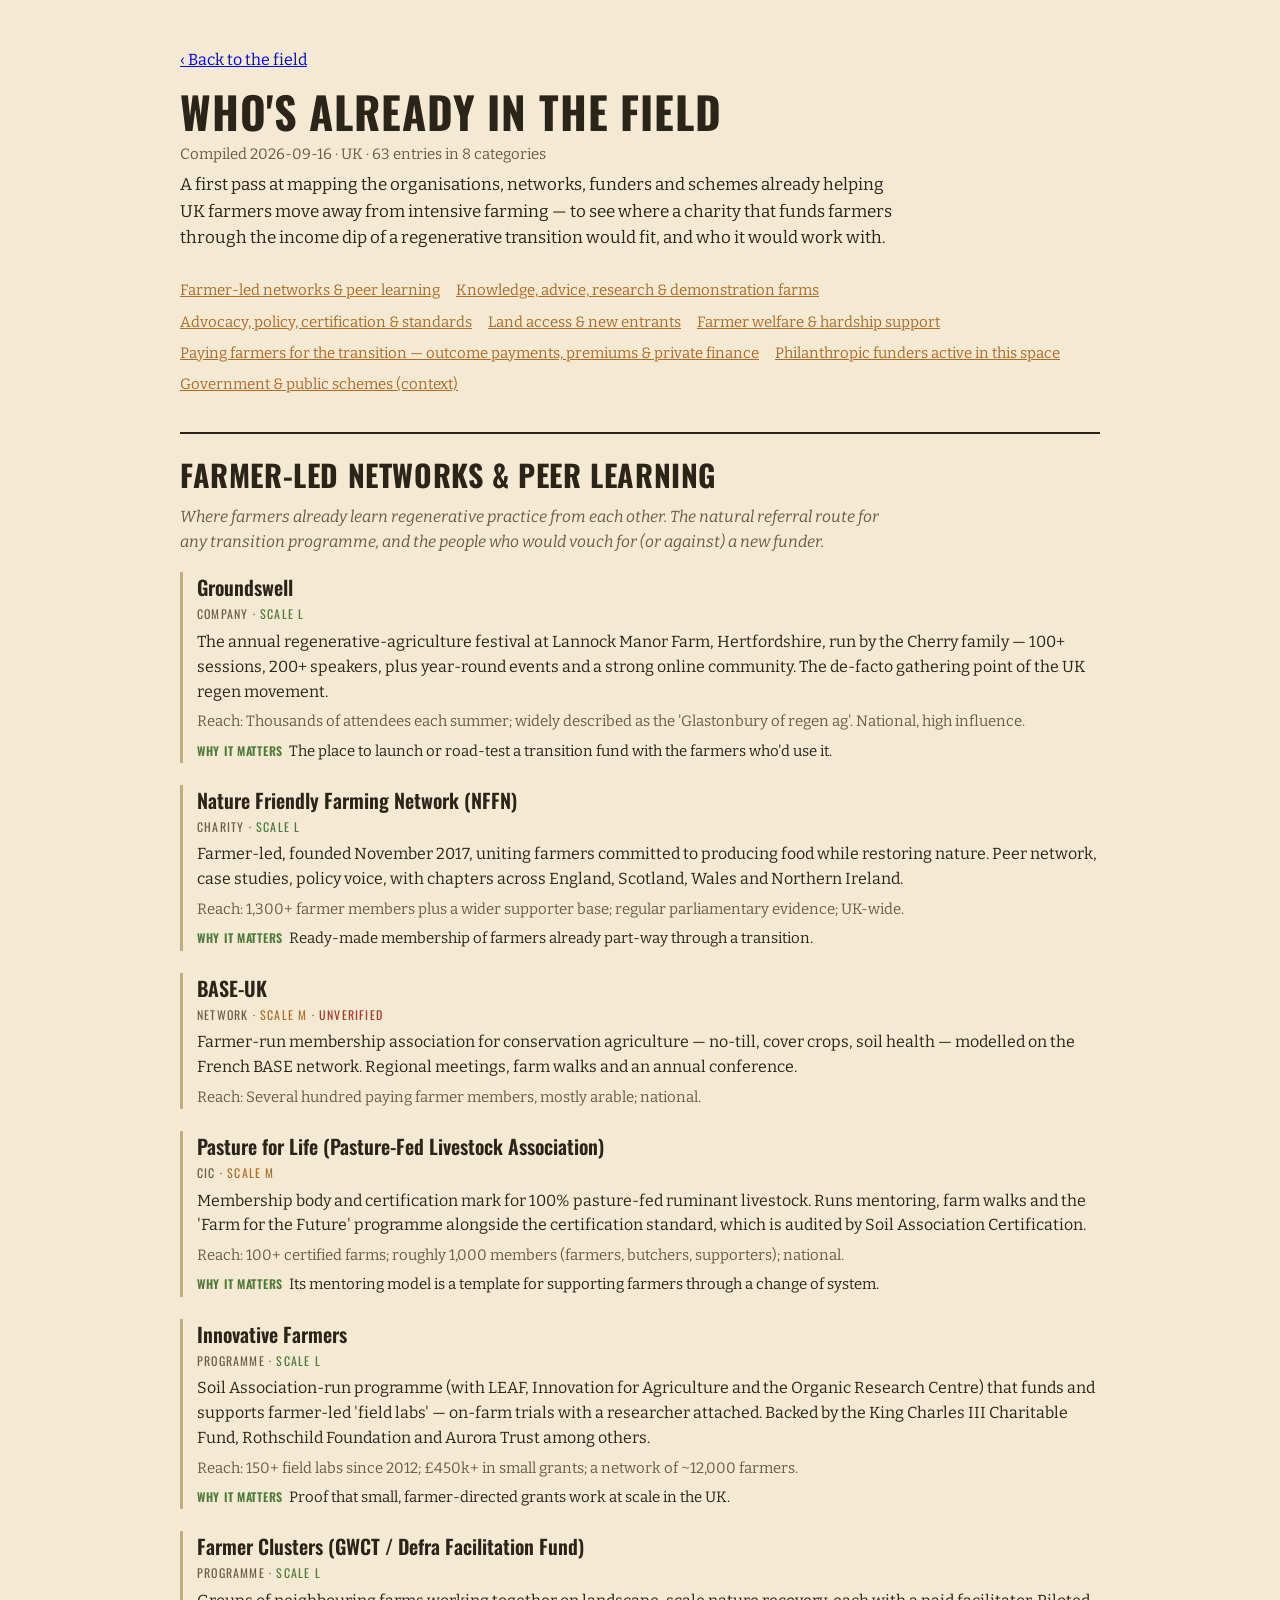
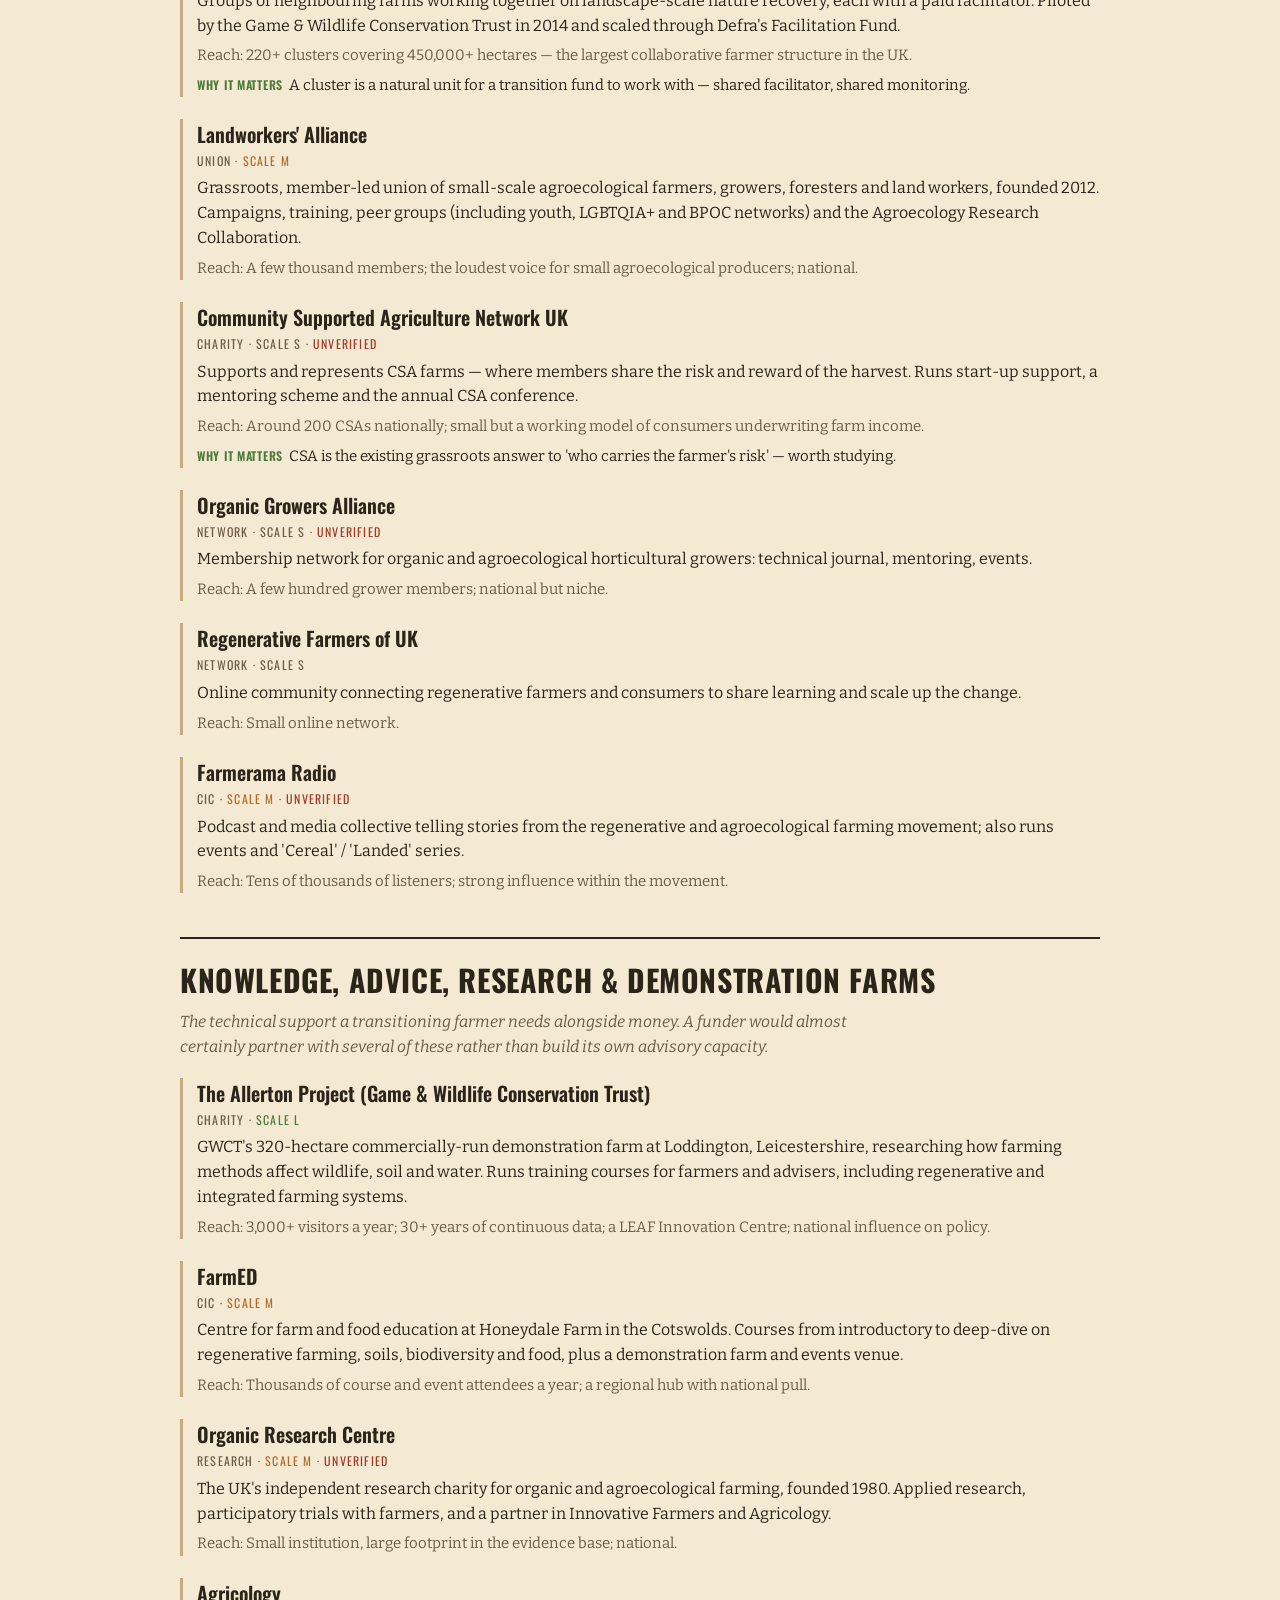
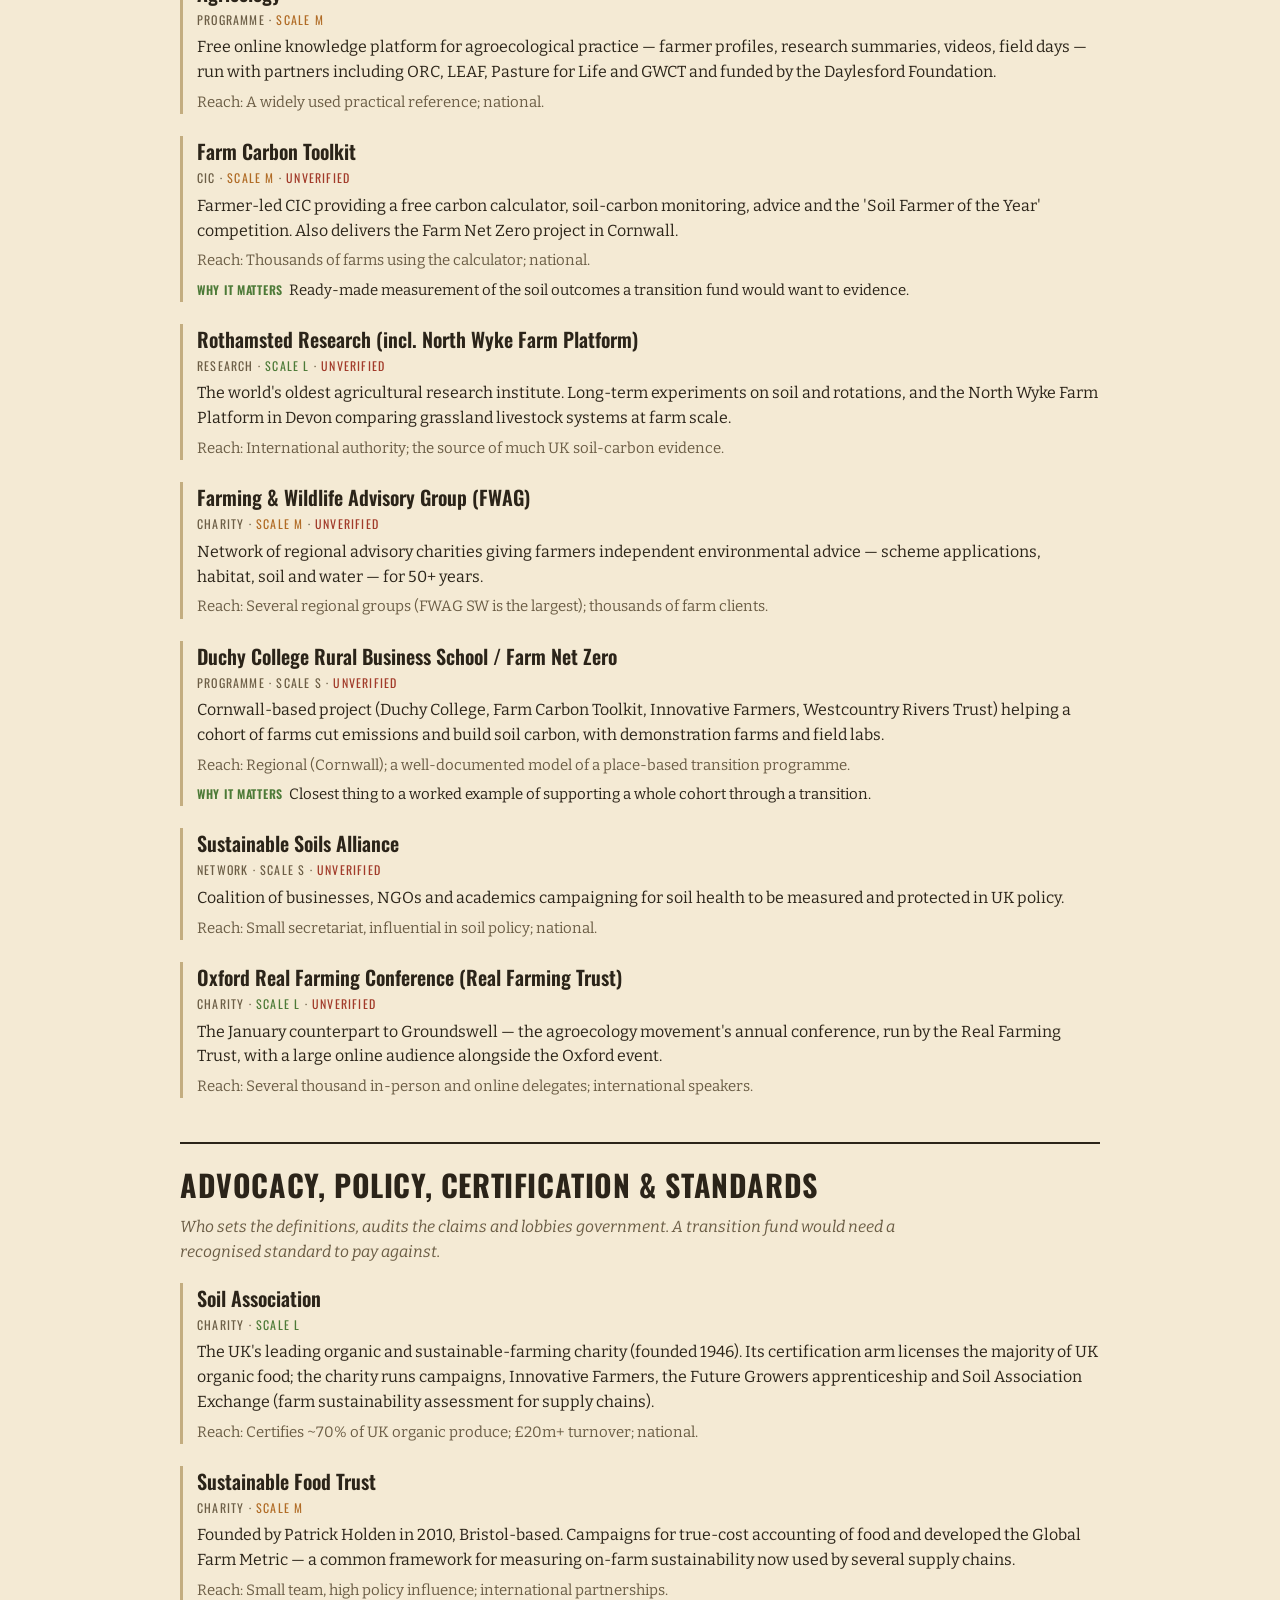
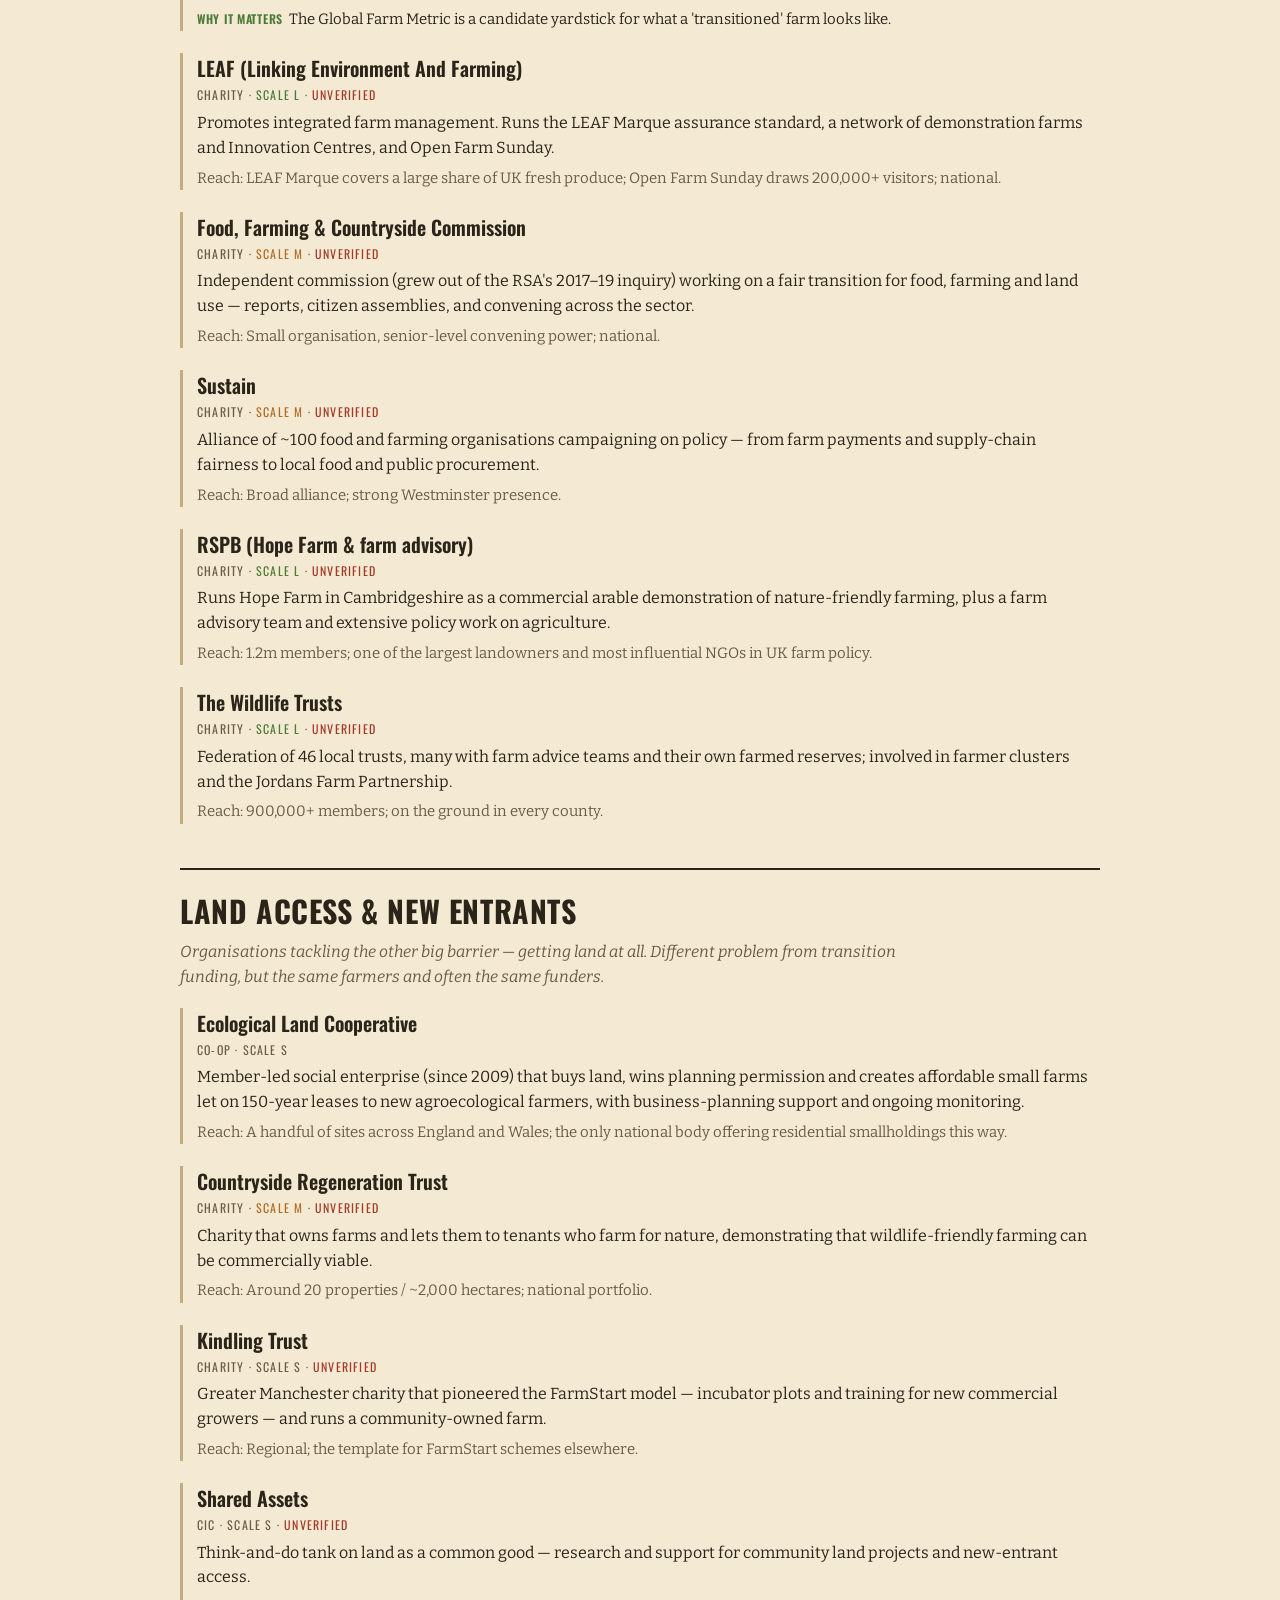
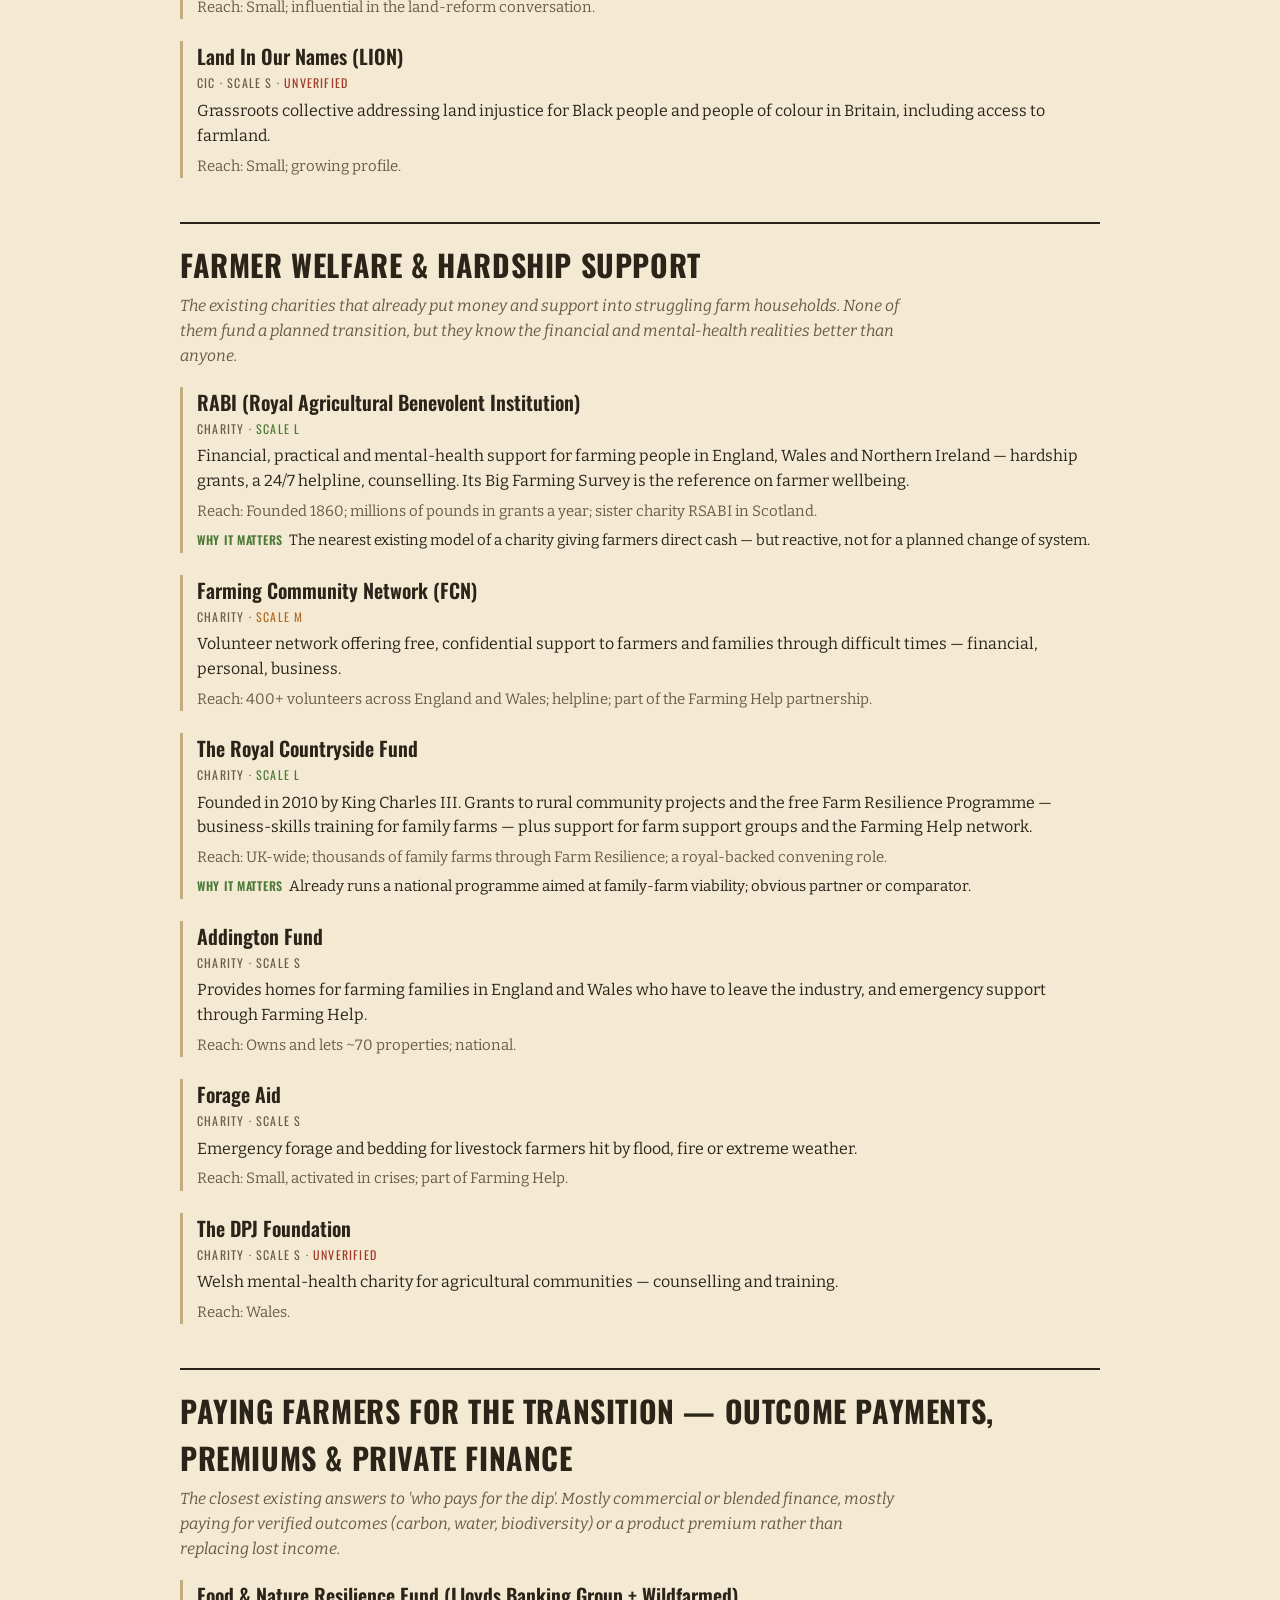
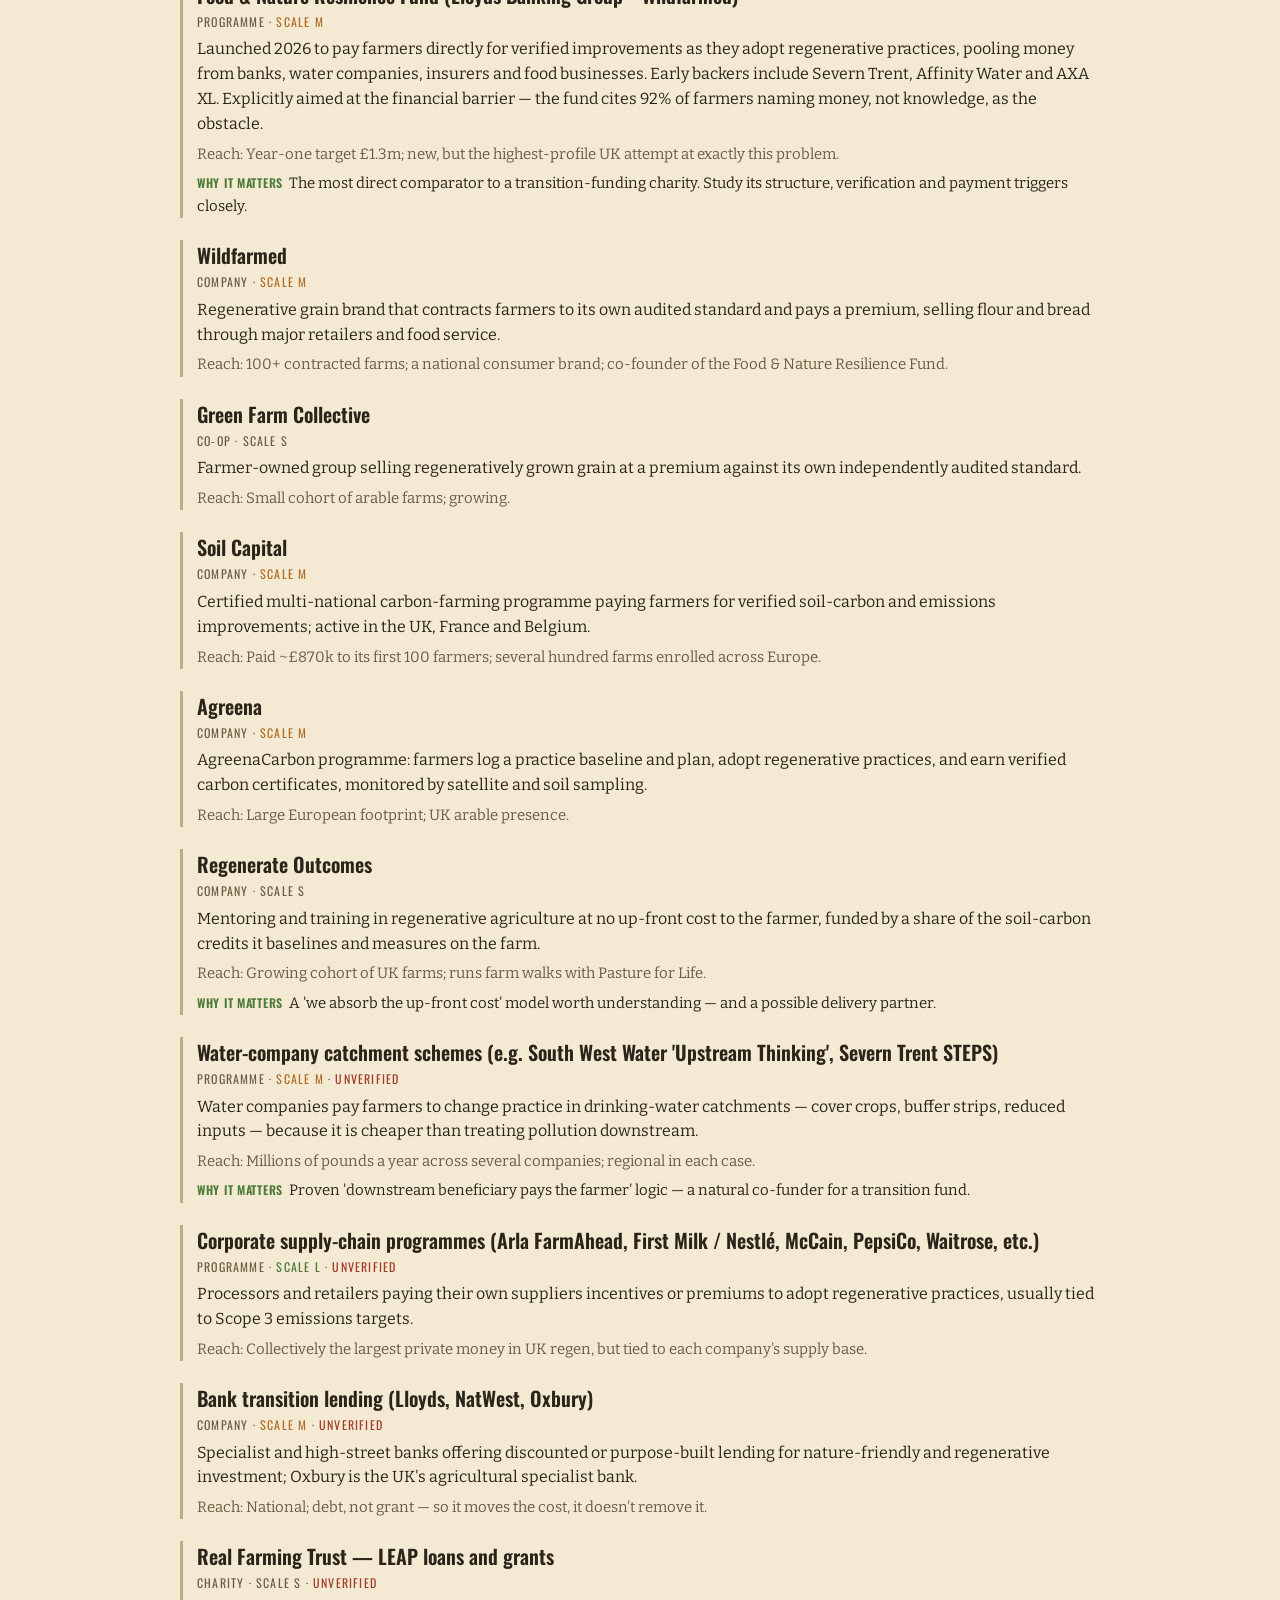
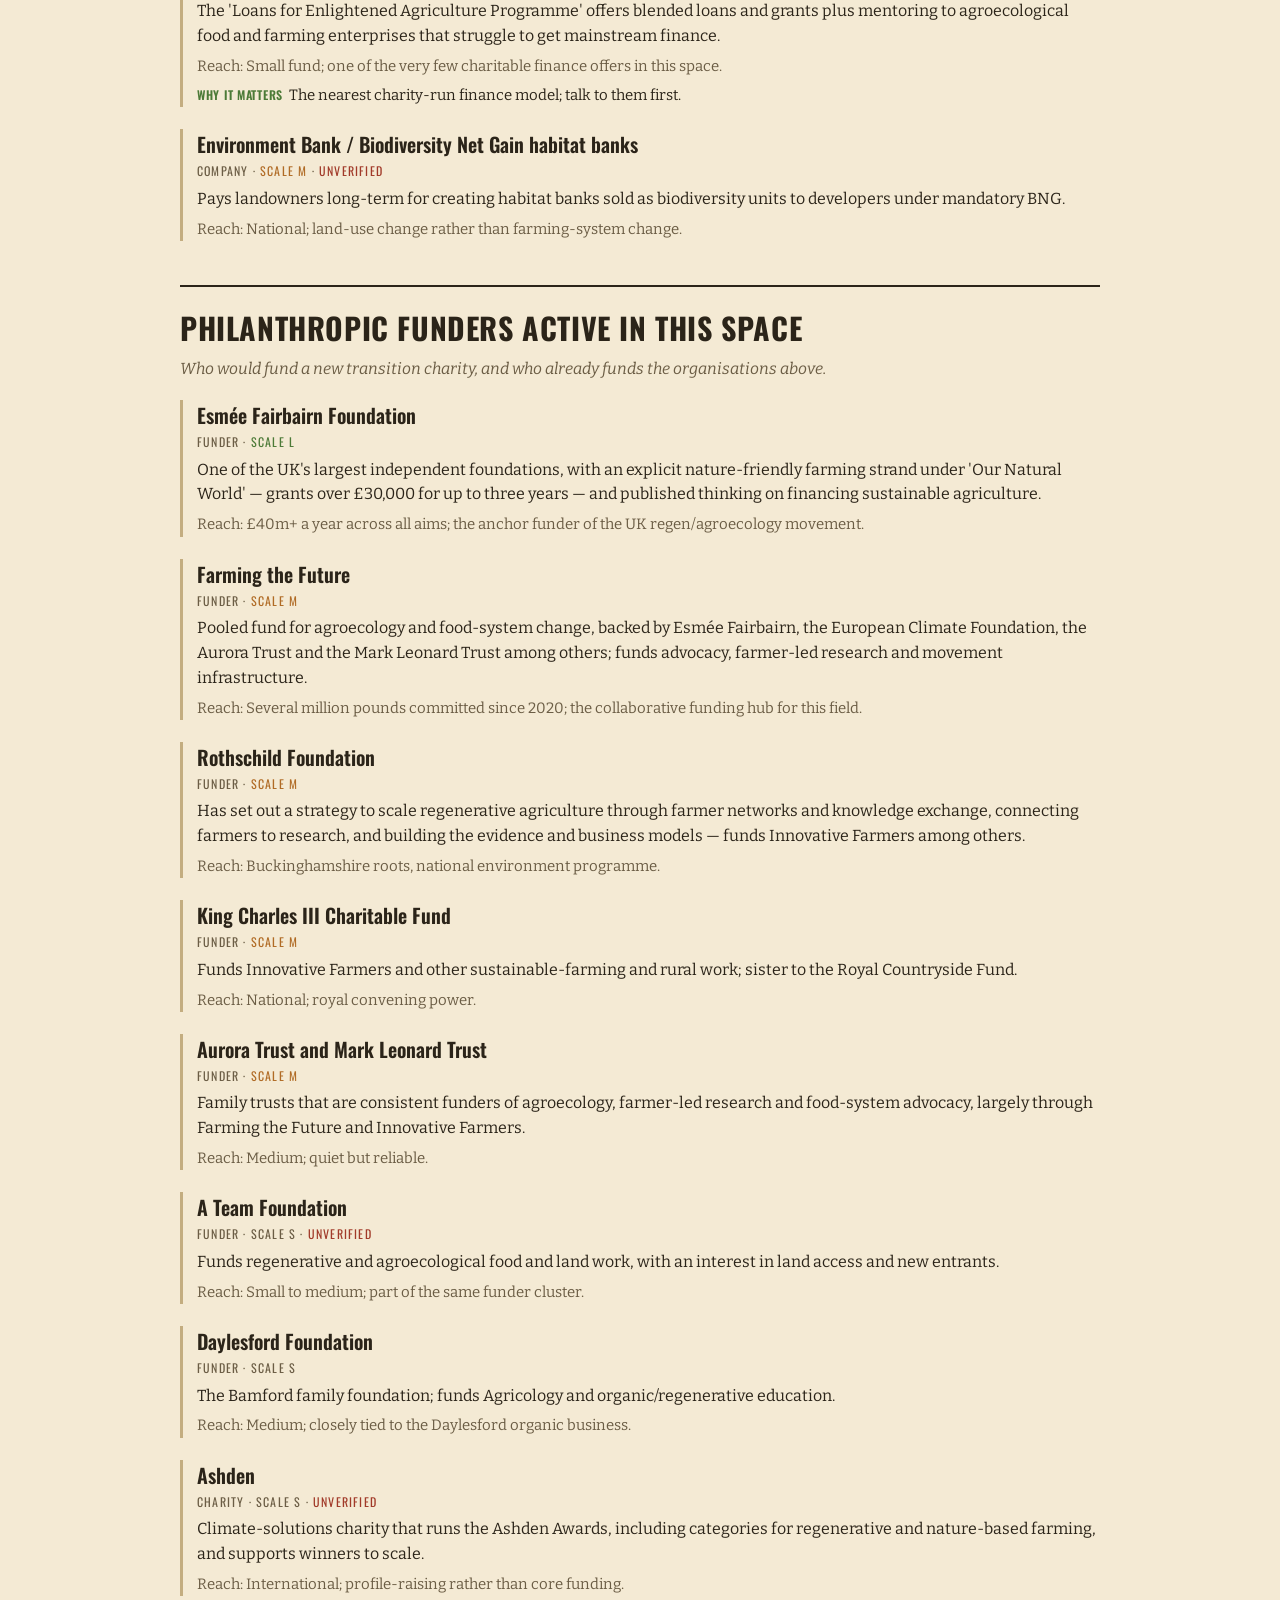
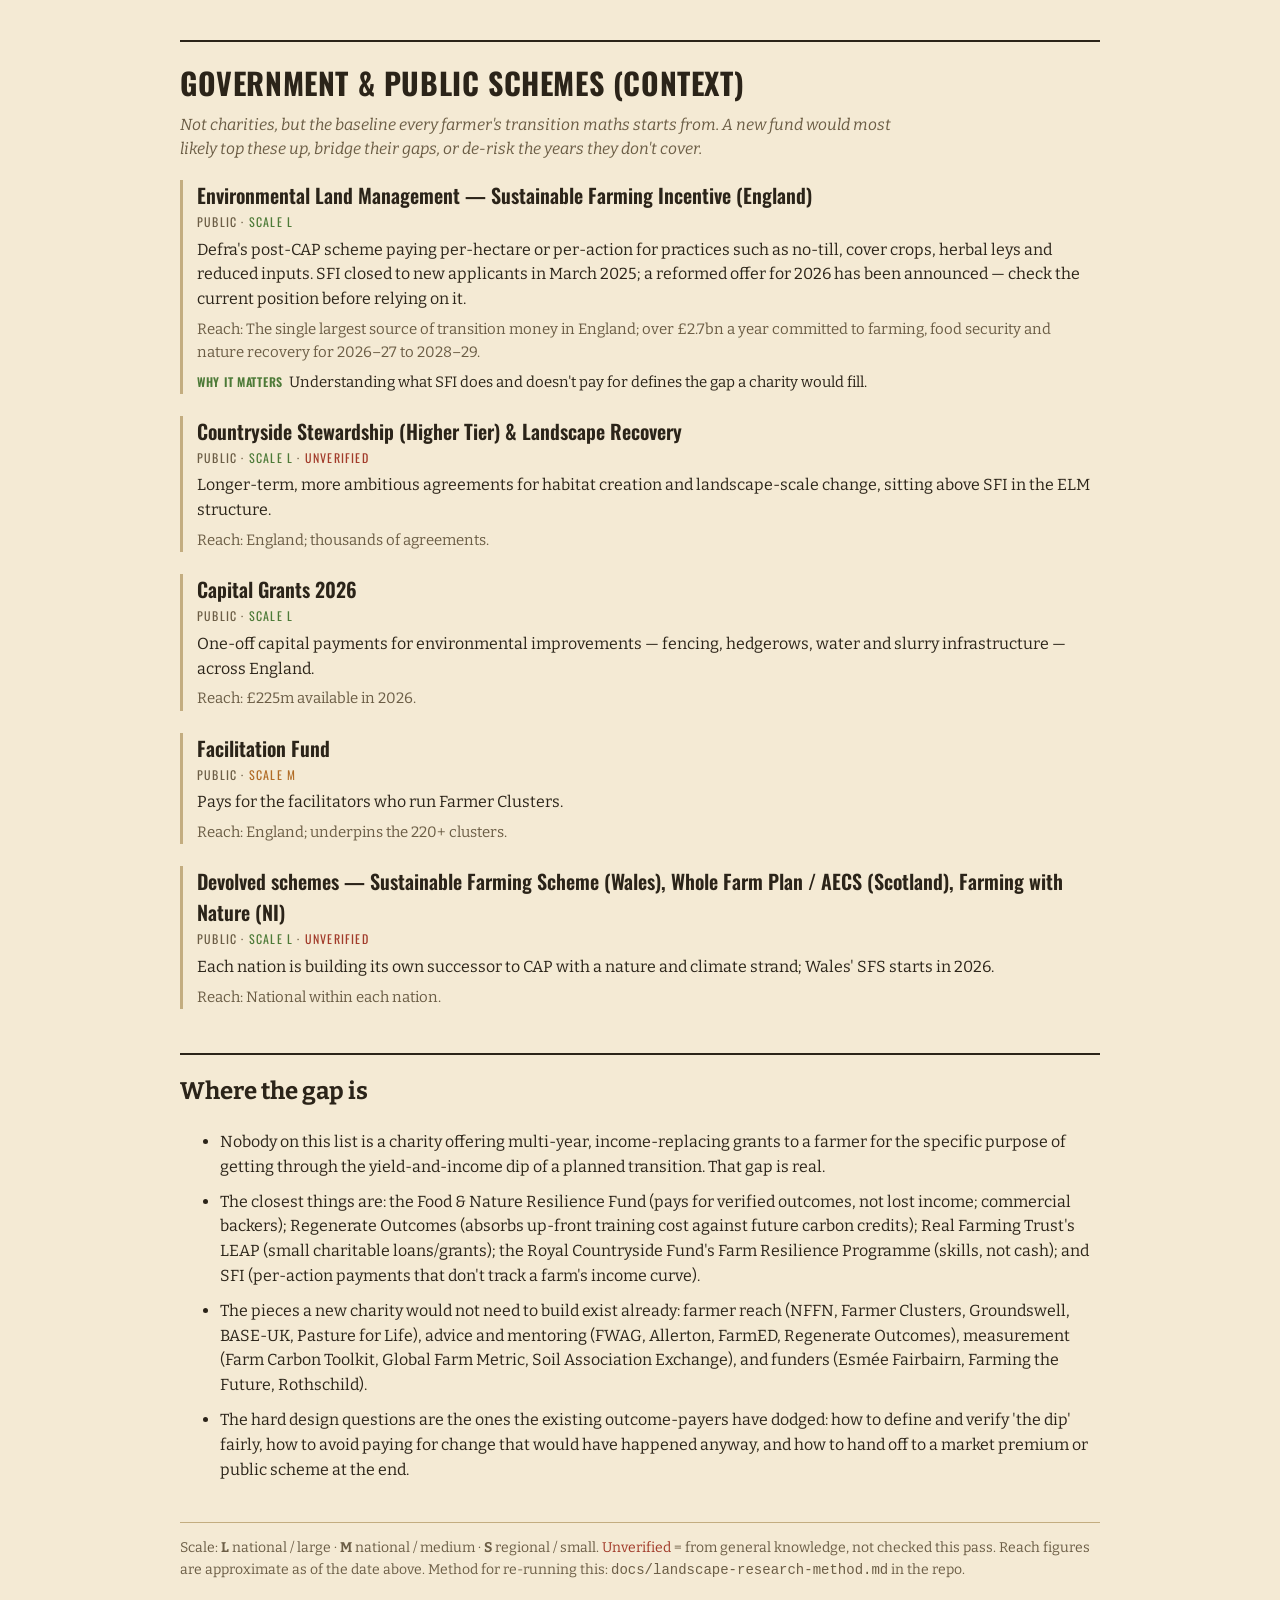
==== organisations.html @ 945767ef "Add "Who's already in the field" — UK regen-farming landscape page First pass mapping the organisati" ====
<!doctype html>
<html lang="en-GB">
<head>
  <meta charset="utf-8">
  <meta name="viewport" content="width=device-width, initial-scale=1">
  <meta name="description" content="Who is already helping UK farmers move from intensive to regenerative farming — networks, advisers, certifiers, funders, land-access bodies, welfare charities, outcome-payers and public schemes.">
  <title>Who's already in the field</title>

  <link rel="preconnect" href="https://fonts.googleapis.com">
  <link rel="preconnect" href="https://fonts.gstatic.com" crossorigin>
  <link rel="stylesheet"
    href="https://fonts.googleapis.com/css2?family=Bitter:ital,wght@0,400;0,600;0,700;1,400&family=Oswald:wght@400;500;600;700&display=swap">
  <link rel="stylesheet" href="css/styles.css">

  <!-- first-pass page: deliberately plain. Styling to follow. -->
  <style>
    body { background: var(--paper); }
    .org-page { max-width: 960px; margin: 0 auto; padding: 32px 20px 80px; }
    .org-page h1 {
      font-family: var(--font-display); font-weight: 700; text-transform: uppercase;
      letter-spacing: 0.02em; font-size: clamp(28px, 4.4vw, 44px); line-height: 1.05; margin: 0 0 8px;
    }
    .org-meta { color: var(--ink-soft); margin: 0 0 6px; font-size: 15px; }
    .org-intro { max-width: 720px; font-size: 17px; margin: 0 0 28px; }
    .org-toc { margin: 0 0 36px; padding: 0; list-style: none; display: flex; flex-wrap: wrap; gap: 8px 16px; font-size: 15px; }
    .org-toc a { color: var(--society); }
    .org-cat { margin: 0 0 44px; }
    .org-cat h2 {
      font-family: var(--font-display); font-weight: 700; text-transform: uppercase;
      letter-spacing: 0.02em; font-size: clamp(22px, 3vw, 30px); margin: 0 0 6px;
      padding-top: 18px; border-top: 2px solid var(--ink);
    }
    .org-cat .blurb { color: var(--ink-soft); font-style: italic; margin: 0 0 18px; max-width: 720px; }
    .org { margin: 0 0 22px; padding-left: 14px; border-left: 3px solid var(--line); }
    .org h3 { font-family: var(--font-display); font-weight: 600; font-size: 20px; margin: 0 0 2px; }
    .org h3 a { color: var(--ink); text-decoration: none; }
    .org h3 a:hover { text-decoration: underline; }
    .org .tags { font-family: var(--font-display); font-size: 12px; letter-spacing: 0.1em; text-transform: uppercase; color: var(--ink-soft); margin: 0 0 6px; }
    .org .tags .scale-L { color: var(--good); }
    .org .tags .scale-M { color: var(--society); }
    .org .tags .scale-S { color: var(--ink-soft); }
    .org .tags .unverified { color: var(--harm); }
    .org p { margin: 0 0 6px; font-size: 16px; }
    .org .reach { color: var(--ink-soft); font-size: 15px; }
    .org .relevance { font-size: 15px; }
    .org .relevance b { color: var(--good); font-family: var(--font-display); font-weight: 600; letter-spacing: 0.06em; text-transform: uppercase; font-size: 12px; margin-right: 6px; }
    .org-gap h2 { border-top: 2px solid var(--ink); padding-top: 18px; }
    .org-gap li { margin: 0 0 10px; font-size: 16px; }
    .org-foot { margin-top: 40px; color: var(--ink-soft); font-size: 14px; border-top: 1px solid var(--line); padding-top: 14px; }
    .org-foot a { color: var(--society); }
  </style>
</head>
<body>
  <main class="org-page" id="orgs">
    <p><a href="index.html">‹ Back to the field</a></p>
    <h1>Who's already in the field</h1>
    <p class="org-meta" id="org-meta"></p>
    <p class="org-intro">
      A first pass at mapping the organisations, networks, funders and schemes already helping
      UK farmers move away from intensive farming — to see where a charity that funds farmers
      through the income dip of a regenerative transition would fit, and who it would work with.
    </p>
    <ul class="org-toc" id="org-toc"></ul>
    <div id="org-list"></div>
    <section class="org-gap">
      <h2>Where the gap is</h2>
      <ul id="org-gap"></ul>
    </section>
    <p class="org-foot">
      Scale: <b>L</b> national / large · <b>M</b> national / medium · <b>S</b> regional / small.
      <span style="color:var(--harm)">Unverified</span> = from general knowledge, not checked this pass.
      Reach figures are approximate as of the date above. Method for re-running this:
      <code>docs/landscape-research-method.md</code> in the repo.
    </p>
  </main>

  <script defer src="js/util.js"></script>
  <script defer src="data/organisations.js"></script>
  <script>
    /* inline scripts ignore `defer`, so wait for the deferred data files */
    document.addEventListener("DOMContentLoaded", function () {
      var D = window.FS && FS.organisations;
      if (!D) return;
      var h = FS.h;

      document.getElementById("org-meta").textContent =
        "Compiled " + D.updated + " · " + D.region + " · " +
        D.categories.reduce(function (n, c) { return n + c.orgs.length; }, 0) + " entries in " +
        D.categories.length + " categories";

      var toc = document.getElementById("org-toc");
      var list = document.getElementById("org-list");

      D.categories.forEach(function (cat) {
        toc.appendChild(h("li", {}, h("a", { href: "#" + cat.id, text: cat.title })));

        var sec = h("section", { "class": "org-cat", id: cat.id },
          h("h2", { text: cat.title }),
          h("p", { "class": "blurb", text: cat.blurb }));

        cat.orgs.forEach(function (o) {
          var tags = h("p", { "class": "tags" },
            h("span", { text: o.type }), " · ",
            h("span", { "class": "scale-" + o.scale, text: "scale " + o.scale }),
            o.verified ? null : [" · ", h("span", { "class": "unverified", text: "unverified" })]);

          var art = h("article", { "class": "org" },
            h("h3", {}, h("a", { href: o.url, target: "_blank", rel: "noopener", text: o.name })),
            tags,
            h("p", { text: o.summary }),
            h("p", { "class": "reach" }, "Reach: " + o.reach),
            o.relevance ? h("p", { "class": "relevance" }, h("b", { text: "Why it matters" }), o.relevance) : null);
          sec.appendChild(art);
        });
        list.appendChild(sec);
      });

      var gap = document.getElementById("org-gap");
      (D.gap || []).forEach(function (line) { gap.appendChild(h("li", { text: line })); });
    });
  </script>
</body>
</html>
---- css/styles.css ----
/* styles.css — Food & Farming Systems
 * A hand-drawn field: food & farming is the ground, each impact area a plant.
 * Style homage to Clarkson's Farm — cream paper, ink line, slab display type,
 * earthy palette, rough edges, animated chapter cards. (Homage, not their
 * assets or logo.)
 * ------------------------------------------------------------------------- */

:root {
  --paper:   #f4ead4;
  --paper-2: #ece0c2;
  --paper-3: #e3d4ad;
  --ink:     #2b2419;
  --ink-soft:#6b5d45;
  --line:    #c3ad80;

  --sky-top: #e8e9de;
  --sky-bot: #dfe6dc;
  --hill-far:#bccaa9;
  --hill-mid:#a1b78a;
  --soil:    #6f5137;
  --soil-2:  #573c27;

  --planet:  #3f6b53;
  --society: #b06b25;
  --harm:    #a13a29;
  --good:    #4c7a37;
  --gold:    #c9912a;

  /* text that sits ON the brown soil — always light, in both themes
     (do NOT override these in the dark block) */
  --on-soil:     #f6ecd6;
  --on-soil-dim: #d9cba9;
  --root:        #b89f76;   /* fine roots / fungal threads on the dark soil */

  --header-h: 60px;

  --font-display: "Oswald", "Arial Narrow", "Helvetica Neue Condensed", system-ui, sans-serif;
  --font-body: "Bitter", ui-serif, Georgia, "Times New Roman", serif;
}

@media (prefers-color-scheme: dark) {
  :root {
    --paper:   #241f17;
    --paper-2: #2c261b;
    --paper-3: #372f22;
    --ink:     #ece0c6;
    --ink-soft:#b7a988;
    --line:    #4b4030;

    --sky-top: #29303e;
    --sky-bot: #38403a;
    --hill-far:#33443a;
    --hill-mid:#3e5142;
    --soil:    #3e2d1e;
    --soil-2:  #2c2015;

    --planet:  #6ea888;
    --society: #d69a54;
    --harm:    #db7361;
    --good:    #7fae64;
    --gold:    #d8b25a;
  }
}

* { box-sizing: border-box; }
html, body { margin: 0; padding: 0; }
[hidden] { display: none !important; }

body {
  font-family: var(--font-body);
  background: var(--sky-top);
  color: var(--ink);
  line-height: 1.55;
  -webkit-font-smoothing: antialiased;
  min-height: 100vh;
}

.fs-defs { position: absolute; width: 0; height: 0; overflow: hidden; }

/* paper grain over everything */
.fs-grain {
  position: fixed;
  inset: 0;
  z-index: 9;
  pointer-events: none;
  opacity: 0.4;
  mix-blend-mode: multiply;
  background-image: url("data:image/svg+xml,%3Csvg xmlns='http://www.w3.org/2000/svg' width='140' height='140'%3E%3Cfilter id='n'%3E%3CfeTurbulence type='fractalNoise' baseFrequency='0.85' numOctaves='2' stitchTiles='stitch'/%3E%3C/filter%3E%3Crect width='100%25' height='100%25' filter='url(%23n)' opacity='0.55'/%3E%3C/svg%3E");
}
@media (prefers-color-scheme: dark) {
  .fs-grain { mix-blend-mode: overlay; opacity: 0.22; }
}

/* --------------------------------------------------------------- header */
.fs-header {
  position: sticky;
  top: 0;
  z-index: 20;
  display: flex;
  align-items: center;
  justify-content: space-between;
  gap: 16px;
  height: var(--header-h);
  padding: 0 20px;
  background: var(--paper);
  border-bottom: 2px solid var(--ink);
}
.fs-brand {
  font-family: var(--font-display);
  font-weight: 700;
  font-size: 20px;
  letter-spacing: 0.06em;
  text-transform: uppercase;
}
.fs-mode {
  display: inline-flex;
  border: 2px solid var(--ink);
  background: var(--paper);
}
.fs-mode button {
  appearance: none;
  border: 0;
  background: transparent;
  color: var(--ink);
  font-family: var(--font-display);
  font-weight: 600;
  font-size: 13px;
  letter-spacing: 0.08em;
  text-transform: uppercase;
  padding: 8px 15px;
  cursor: pointer;
}
.fs-mode button + button { border-left: 2px solid var(--ink); }
.fs-mode button.is-active { background: var(--ink); color: var(--paper); }

/* ---------------------------------------------------------------- scene */
.fs-scene {
  position: relative;
  width: 100%;
  min-height: calc(100vh - var(--header-h));
  min-height: calc(100dvh - var(--header-h));
  background: var(--sky-top);
  overflow: hidden;
}
.fs-field { position: absolute; inset: 0; }
.fs-svg {
  position: absolute;
  inset: 0;
  width: 100%;
  height: 100%;
  display: block;
}

/* intro — the paragraph then, as the closing line on the soil, the title */
.fs-intro {
  position: absolute;
  left: 0;
  right: 0;
  bottom: 0;
  height: 34%;
  display: flex;
  flex-direction: column;
  align-items: center;
  justify-content: flex-end;
  gap: 14px;
  padding: 0 24px 2.6%;
  text-align: center;
  z-index: 4;
  pointer-events: none;
  /* soil-tinted halo so the text stays readable over the stems and roots,
     without a box hiding them */
  text-shadow:
    0 0 12px var(--soil), 0 0 12px var(--soil),
    0 0 6px var(--soil), 0 2px 5px rgba(0, 0, 0, 0.55);
  transition: opacity 0.35s;
}
.fs-title {
  font-family: var(--font-display);
  font-weight: 700;
  text-transform: uppercase;
  letter-spacing: 0.03em;
  font-size: clamp(26px, 4.6vw, 44px);
  line-height: 1.05;
  margin: 0;
  color: var(--on-soil);
}
.fs-lede {
  max-width: 1520px;
  font-size: clamp(16px, 2.3vw, 24px);
  line-height: 1.5;
  color: var(--on-soil);       /* same as the .fs-title line below it */
  margin: 0;
}
body.detail-open .fs-intro,
body.is-movie .fs-intro { opacity: 0; }

/* the statement, midway between THE PLANET / SOCIETY and the plant titles */
.fs-banner {
  position: absolute;
  left: 0;
  right: 0;
  top: 112px;
  margin: 0;
  padding: 0 5vw;
  text-align: center;
  z-index: 3;
  pointer-events: none;
  font-family: var(--font-display);
  font-weight: 700;
  text-transform: uppercase;
  letter-spacing: 0.02em;
  line-height: 1.08;
  font-size: clamp(22px, 3.3vw, 42px);   /* only just bigger than the section titles */
  color: var(--ink);
  text-shadow: 0 2px 16px var(--sky-top), 0 1px 3px var(--sky-top);
  transition: opacity 0.35s;
}
body.detail-open .fs-banner,
body.is-movie .fs-banner { opacity: 0; }

/* THE PLANET / SOCIETY — HTML overlay so the SVG's top-crop can't hide them */
.fs-groups {
  position: absolute;
  left: 0;
  right: 0;
  top: 18px;
  z-index: 3;
  display: flex;
  justify-content: space-between;
  padding: 0 clamp(48px, 17vw, 340px);
  pointer-events: none;
  transition: opacity 0.3s;
}
.fs-group-tag {
  position: relative;
  font-family: var(--font-display);
  font-weight: 700;
  font-size: clamp(21px, 3vw, 38px);
  letter-spacing: 0.18em;
  text-transform: uppercase;
  padding-bottom: 13px;
}
.fs-group-tag--planet { color: var(--planet); }
.fs-group-tag--society { color: var(--society); text-align: right; }
.fs-group-tag::after {
  content: "";
  position: absolute;
  left: 0;
  bottom: 0;
  width: 2.4em;
  height: 10px;
  background-color: currentColor;
  -webkit-mask: url("data:image/svg+xml,%3Csvg xmlns='http://www.w3.org/2000/svg' width='120' height='10'%3E%3Cpath d='M2,6 C30,1 55,10 80,5 S112,4 118,7' fill='none' stroke='black' stroke-width='3.4' stroke-linecap='round'/%3E%3C/svg%3E") no-repeat left center / 100% 100%;
  mask: url("data:image/svg+xml,%3Csvg xmlns='http://www.w3.org/2000/svg' width='120' height='10'%3E%3Cpath d='M2,6 C30,1 55,10 80,5 S112,4 118,7' fill='none' stroke='black' stroke-width='3.4' stroke-linecap='round'/%3E%3C/svg%3E") no-repeat left center / 100% 100%;
}
.fs-group-tag--society::after { left: auto; right: 0; }
body.detail-open .fs-groups,
body.is-movie .fs-groups { opacity: 0; }

/* --------------------------------------------------- SVG scene furniture */
.fs-sky { fill: var(--sky-top); }
.fs-haze { fill: var(--sky-bot); opacity: 0.55; }

.fs-hills { filter: url(#rough); }
.fs-hill--far { fill: var(--hill-far); }
.fs-hill--mid { fill: var(--hill-mid); }

.fs-soil-fill { fill: var(--soil); }
.fs-furrow { stroke: var(--soil-2); fill: none; stroke-linecap: round; opacity: 0.75; }
.fs-soil-edge { stroke: var(--ink); stroke-width: 3.5; fill: none; filter: url(#rough); }
.fs-tufts path { stroke: var(--good); stroke-width: 2.6; fill: none; stroke-linecap: round; }

/* life in the soil (worms + tiny creatures removed for now) */
.fs-hyphae { fill: none; stroke: var(--root); stroke-width: 0.7; stroke-linecap: round; opacity: 0.35; }

.fs-fieldname {
  fill: var(--on-soil);
  font-family: var(--font-display);
  font-weight: 700;
  font-size: 46px;
  letter-spacing: 0.06em;
  text-anchor: middle;
  paint-order: stroke;
  stroke: var(--soil-2);
  stroke-width: 5;
  opacity: 0;                       /* hidden at rest — the intro sits here instead */
  transition: opacity 0.22s;
}
#diagram.has-focus .fs-fieldname { opacity: 1; }

/* ---------------------------------------------------------------- plants */
.fs-plant {
  cursor: pointer;
  transition: transform 0.6s cubic-bezier(0.22, 0.68, 0.2, 1);
}
.fs-plant:focus-visible { outline: none; }
.fs-plant-body {
  transform-box: fill-box;
  transform-origin: 50% 100%;
  transition: transform 0.5s cubic-bezier(0.3, 0.7, 0.2, 1), opacity 0.4s;
  filter: url(#rough);
}
.fs-roots {
  transform-box: fill-box;
  transform-origin: 50% 0%;     /* top of the root bbox ≈ the soil surface */
  transition: transform 0.5s cubic-bezier(0.3, 0.7, 0.2, 1), opacity 0.4s;
}
.fs-taproot { fill: none; stroke: var(--root); stroke-width: 1.1; stroke-linecap: round; opacity: 0.9; }
.fs-rootlet { fill: none; stroke: var(--root); stroke-width: 0.7; stroke-linecap: round; opacity: 0.75; }
.fs-roothair { fill: none; stroke: var(--root); stroke-width: 0.45; stroke-linecap: round; opacity: 0.5; }

.fs-stem { stroke: var(--ink); stroke-width: 6; fill: none; stroke-linecap: round; }
.fs-leaf { fill: var(--good); stroke: var(--ink); stroke-width: 2.5; }
.fs-plant[data-group="planet"] .fs-leaf { fill: var(--planet); }
.fs-plant[data-group="society"] .fs-leaf { fill: var(--society); }

.fs-head-disc { fill: var(--paper); stroke: var(--ink); stroke-width: 4; }
.fs-plant[data-group="planet"] .fs-head-disc { fill: color-mix(in srgb, var(--planet) 16%, var(--paper)); }
.fs-plant[data-group="society"] .fs-head-disc { fill: color-mix(in srgb, var(--society) 18%, var(--paper)); }
.fs-glyph { stroke: var(--ink); }

.fs-plant-label {
  fill: var(--ink);
  font-family: var(--font-display);
  font-weight: 600;
  font-size: 21px;
  letter-spacing: 0.04em;
  text-transform: uppercase;
  text-anchor: middle;
}

@media (hover: hover) {
  .fs-plant:not(.is-focused):hover .fs-plant-body,
  .fs-plant:not(.is-focused):focus-visible .fs-plant-body { transform: rotate(1.6deg); }
  .fs-plant:not(.is-focused):hover .fs-head-disc { stroke-width: 5.5; }
}

/* focus: chosen plant scales down centre-stage, the rest retract into soil */
#diagram.has-focus .fs-plant:not(.is-focused) { pointer-events: none; }
#diagram.has-focus .fs-plant:not(.is-focused) .fs-plant-body {
  transform: scaleY(0.02);
  opacity: 0;
}
#diagram.has-focus .fs-plant:not(.is-focused) .fs-roots {
  transform: scaleY(0.03);
  opacity: 0;
}
#diagram.has-focus .fs-plant.is-focused .fs-plant-body { transform: scale(0.6); }
#diagram.has-focus .fs-plant.is-focused .fs-roots { transform: scale(0.6); }
/* the rough filter matters only at rest in the full field — drop it while a
   plant is focused so the retract/scale transitions stay smooth */
#diagram.has-focus .fs-plant-body { filter: none; }

/* ------------------------------------------------------ accordion (mobile) */
#diagram:has(.fs-acc-group) { position: static; padding: 8px 16px 40px; }
.fs-acc-group { margin: 0 0 18px; }
.fs-acc-group h3 {
  margin: 0 0 10px;
  font-family: var(--font-display);
  font-size: 13px;
  letter-spacing: 0.18em;
  text-transform: uppercase;
  color: var(--ink-soft);
}
.fs-acc-row {
  display: flex;
  align-items: center;
  gap: 12px;
  width: 100%;
  padding: 14px 16px;
  margin-bottom: 8px;
  background: var(--paper);
  border: 2px solid var(--ink);
  font-family: var(--font-display);
  font-weight: 600;
  font-size: 16px;
  letter-spacing: 0.03em;
  text-transform: uppercase;
  color: var(--ink);
  text-align: left;
  cursor: pointer;
}
.fs-acc-ic { display: inline-flex; }
.fs-acc-ic .fs-glyph { stroke: var(--ink); }
.fs-acc-lbl { flex: 1; }
.fs-acc-chev { color: var(--ink-soft); transition: transform 0.2s; }
.fs-acc-row.is-active { background: var(--ink); color: var(--paper); }
.fs-acc-row.is-active .fs-acc-ic .fs-glyph { stroke: var(--paper); }
.fs-acc-row.is-active .fs-acc-chev { color: var(--paper); transform: rotate(90deg); }

/* ------------------------------------------------- detail: the top splits */
.fs-detail {
  position: absolute;
  inset: 0 0 25% 0;                 /* the sky; the soil (25%) stays clear below */
  overflow-y: auto;
  overscroll-behavior: contain;
  z-index: 6;
  padding: 26px clamp(18px, 6vw, 72px) 48px;
  opacity: 0;
  pointer-events: none;
  /* a wash so text stays readable over the illustration — not a box.
     mostly solid, fading only at the very bottom into the field */
  background: linear-gradient(to bottom, var(--paper) 0%, var(--paper) 74%, transparent 100%);
  transition: opacity 0.3s;
}
.fs-detail.is-open { opacity: 1; pointer-events: auto; }

.fs-detail-inner { position: relative; max-width: 1120px; margin: 0 auto; }

.fs-detail-back {
  appearance: none;
  border: 0;
  background: none;
  padding: 0;
  margin: 0 0 10px;
  color: var(--ink-soft);
  font-family: var(--font-display);
  font-weight: 600;
  font-size: 13px;
  letter-spacing: 0.1em;
  text-transform: uppercase;
  cursor: pointer;
}
.fs-detail-back:hover { color: var(--ink); }
body.is-movie .fs-detail-back { display: none; }

.fs-detail-head { text-align: center; margin: 0 0 26px; }
.fs-eyebrow {
  margin: 0 0 6px;
  font-family: var(--font-display);
  font-size: 13px;
  font-weight: 700;
  letter-spacing: 0.2em;
  text-transform: uppercase;
  color: var(--society);
}
.fs-detail-title {
  margin: 0 0 10px;
  font-family: var(--font-display);
  font-weight: 700;
  text-transform: uppercase;
  letter-spacing: 0.01em;
  font-size: clamp(28px, 4.4vw, 44px);
  line-height: 1.05;
  filter: url(#rough);            /* hand-inked wobble, like the drawn labels */
}
.fs-detail-summary {
  margin: 0 auto;
  max-width: 660px;
  color: var(--ink-soft);
  font-style: italic;
  font-size: clamp(16px, 1.9vw, 19px);
  line-height: 1.5;
}

.fs-split {
  position: relative;
  display: grid;
  grid-template-columns: 1fr 1fr;
  gap: clamp(24px, 6vw, 76px);
}
.fs-split::before {
  content: "";
  position: absolute;
  top: 4px;
  bottom: 4px;
  left: 50%;
  width: 1px;
  background: var(--line);
  transform: scaleY(0);
  transform-origin: top;
  transition: transform 0.5s ease 0.12s;
}
.fs-detail.is-open .fs-split::before { transform: scaleY(1); }

.fs-side {
  opacity: 0;
  transition: opacity 0.4s ease, transform 0.4s ease;
}
.fs-side--today { transform: translateX(-14px); }
.fs-side--opp { transform: translateX(14px); }
.fs-detail.is-open .fs-side { opacity: 1; transform: none; }
.fs-detail.is-open .fs-side--today { transition-delay: 0.06s; }
.fs-detail.is-open .fs-side--opp { transition-delay: 0.12s; }

.fs-side-title {
  position: relative;
  margin: 0 0 14px;
  padding-bottom: 12px;
  font-family: var(--font-display);
  font-weight: 700;
  text-transform: uppercase;
  letter-spacing: 0.02em;
  font-size: clamp(26px, 4vw, 42px);
  line-height: 1.04;
  filter: url(#rough);
}
/* a rough drawn underline in the side's own colour */
.fs-side-title::after {
  content: "";
  position: absolute;
  left: 0;
  bottom: 0;
  width: 2.4em;
  height: 9px;
  background-color: currentColor;
  -webkit-mask: url("data:image/svg+xml,%3Csvg xmlns='http://www.w3.org/2000/svg' width='120' height='10'%3E%3Cpath d='M2,6 C30,1 55,10 80,5 S112,4 118,7' fill='none' stroke='black' stroke-width='3.4' stroke-linecap='round'/%3E%3C/svg%3E") no-repeat left center / 100% 100%;
  mask: url("data:image/svg+xml,%3Csvg xmlns='http://www.w3.org/2000/svg' width='120' height='10'%3E%3Cpath d='M2,6 C30,1 55,10 80,5 S112,4 118,7' fill='none' stroke='black' stroke-width='3.4' stroke-linecap='round'/%3E%3C/svg%3E") no-repeat left center / 100% 100%;
}
.fs-side--today .fs-side-title { color: var(--harm); }
.fs-side--opp .fs-side-title { color: var(--good); }

.fs-side-lead {
  margin: 0 0 16px;
  font-size: clamp(15px, 1.8vw, 17px);
  font-style: italic;
  color: var(--ink-soft);
}
.fs-para {
  margin: 0 0 16px;
  font-size: clamp(16.5px, 1.9vw, 18px);
  line-height: 1.62;
}
.fs-figure {
  font-family: var(--font-display);
  font-weight: 600;
  font-size: 1.02em;
  letter-spacing: 0.01em;
  white-space: nowrap;
}
.fs-side--today .fs-figure { color: var(--harm); }
.fs-side--opp .fs-figure { color: var(--good); }

.fs-shift {
  max-width: 720px;
  margin: 30px auto 0;
  text-align: center;
  font-size: clamp(16px, 2vw, 19px);
  font-style: italic;
  line-height: 1.5;
}
.fs-shift-tag {
  display: block;
  font-family: var(--font-display);
  font-size: 12px;
  font-weight: 700;
  letter-spacing: 0.18em;
  text-transform: uppercase;
  font-style: normal;
  color: var(--gold);
  margin-bottom: 5px;
}

.fs-sources-wrap { max-width: 720px; margin: 28px auto 0; }
.fs-sources-wrap h4 {
  margin: 0 0 7px;
  font-family: var(--font-display);
  font-size: 12px;
  letter-spacing: 0.16em;
  text-transform: uppercase;
  color: var(--ink-soft);
}
.fs-sources { margin: 0; padding-left: 18px; font-size: 13px; line-height: 1.5; color: var(--ink-soft); }
.fs-sources li { margin: 5px 0; }
.fs-sources a { color: var(--society); }

@media (min-width: 1200px) {
  .fs-para { font-size: 19px; }
  .fs-side-lead { font-size: 18px; }
}

.fs-detail-inner.emph-today .fs-side--opp,
.fs-detail-inner.emph-opp .fs-side--today { opacity: 0.4; }

/* -------------------------------------------------------- movie: caption */
.fs-caption {
  position: fixed;
  left: 0;
  right: 0;
  bottom: 74px;
  z-index: 30;
  display: flex;
  flex-direction: column;
  align-items: center;
  gap: 9px;
  padding: 0 20px;
  pointer-events: none;
}
.fs-caption-inner {
  max-width: 760px;
  background: var(--ink);
  color: var(--paper);
  padding: 13px 22px;
  text-align: center;
  font-family: var(--font-body);
  font-size: clamp(15px, 2.1vw, 20px);
}
.fs-caption-prog { width: min(760px, 92vw); height: 4px; background: var(--line); overflow: hidden; }
.fs-caption-prog i { display: block; height: 100%; width: 0; background: var(--gold); }

/* ------------------------------------------------------- movie: playback */
.fs-playback {
  position: fixed;
  left: 0;
  right: 0;
  bottom: 0;
  z-index: 31;
  display: flex;
  align-items: center;
  gap: 12px;
  padding: 11px 20px;
  background: var(--paper);
  border-top: 2px solid var(--ink);
}
.fs-playback button {
  appearance: none;
  border: 2px solid var(--ink);
  background: var(--paper);
  color: var(--ink);
  font-size: 15px;
  padding: 6px 11px;
  cursor: pointer;
  line-height: 1;
}
.fs-playback button.fs-play { background: var(--ink); color: var(--paper); }
.fs-playback .fs-scrub { flex: 1; accent-color: var(--society); }
.fs-playback .fs-time {
  font-family: var(--font-display);
  font-variant-numeric: tabular-nums;
  font-size: 13px;
  color: var(--ink-soft);
  min-width: 52px;
  text-align: center;
}

/* --------------------------------------------------- movie: chapter card */
.fs-chapter {
  position: fixed;
  inset: 0;
  z-index: 60;
  display: grid;
  place-items: center;
  background: rgba(30, 24, 14, 0);
  transition: background 0.28s;
}
.fs-chapter.is-in { background: rgba(30, 24, 14, 0.3); }
.fs-chapter.is-out { background: rgba(30, 24, 14, 0); }

.fs-chapter-card {
  position: relative;
  overflow: hidden;
  background: var(--paper);
  border: 2px solid var(--ink);
  box-shadow: 9px 11px 0 rgba(20, 16, 8, 0.28);
  padding: 34px 56px 40px;
  text-align: center;
  max-width: 86vw;
  opacity: 0;
  transform: translateY(28px) rotate(-2deg);
}
.fs-chapter.is-in .fs-chapter-card {
  opacity: 1;
  transform: translateY(0) rotate(-1deg);
  transition: opacity 0.3s, transform 0.46s cubic-bezier(0.2, 0.8, 0.2, 1.05);
}
.fs-chapter.is-out .fs-chapter-card {
  opacity: 0;
  transform: translateY(-12px) rotate(-1deg);
  transition: opacity 0.28s, transform 0.28s;
}

.fs-chapter-num {
  display: block;
  font-family: var(--font-display);
  font-weight: 700;
  font-size: 60px;
  line-height: 1;
  color: var(--gold);
}
.fs-chapter-kicker {
  display: block;
  font-family: var(--font-display);
  font-weight: 600;
  font-size: 13px;
  letter-spacing: 0.22em;
  text-transform: uppercase;
  color: var(--ink-soft);
  margin-top: 8px;
}
.fs-chapter-title {
  margin: 4px 0 12px;
  font-family: var(--font-display);
  font-weight: 700;
  text-transform: uppercase;
  letter-spacing: 0.02em;
  font-size: clamp(28px, 6vw, 52px);
  line-height: 1.05;
  color: var(--ink);
}
.fs-chapter-rule { display: block; width: 240px; max-width: 60vw; height: 12px; margin: 0 auto; }
.fs-chapter-rule-path {
  stroke: var(--ink);
  stroke-dasharray: 260;
  stroke-dashoffset: 260;
}
.fs-chapter.is-in .fs-chapter-rule-path {
  stroke-dashoffset: 0;
  transition: stroke-dashoffset 0.6s ease 0.16s;
}
.fs-chapter-critter {
  position: absolute;
  left: -64px;
  bottom: 12px;
  width: 54px;
  height: 36px;
  stroke: var(--ink);
}
.fs-chapter.is-in .fs-chapter-critter { animation: fs-drive 1.7s ease-in-out 0.25s both; }
@keyframes fs-drive { to { left: calc(100% + 64px); } }

/* --------------------------------------------------------------- responsive */
@media (max-width: 760px) {
  .fs-split { grid-template-columns: 1fr; gap: 22px; }
  .fs-split::before { display: none; }
  .fs-side--today, .fs-side--opp { transform: translateY(10px); }
}

@media (max-width: 640px) {
  .fs-scene { min-height: auto; overflow: visible; }
  .fs-field { position: static; }
  .fs-groups { display: none; }  /* the accordion has its own group headings */
  .fs-banner { display: none; }  /* DOM order puts it after the list; intro carries the message */
  .fs-intro {
    position: static; height: auto; display: block;
    padding: 16px 16px 4px; text-shadow: none;
  }
  .fs-intro .fs-title { color: var(--ink); margin-top: 10px; }
  .fs-intro .fs-lede { color: var(--ink); }
  .fs-detail { position: fixed; inset: 0; background: var(--paper); }
}

/* --------------------------------------------------- reduced motion */
@media (prefers-reduced-motion: reduce) {
  .fs-plant, .fs-plant-body, .fs-roots, .fs-detail, .fs-intro, .fs-banner, .fs-fieldname,
  .fs-side, .fs-split::before, .fs-chapter, .fs-chapter-card,
  .fs-chapter-rule-path, .fs-acc-chev {
    transition: none !important;
  }
  .fs-chapter-critter { animation: none !important; }
  .fs-side { transform: none !important; }
  .fs-split::before { transform: scaleY(1) !important; }
  .fs-chapter-card { transform: none !important; }
  .fs-chapter.is-in .fs-chapter-card { transform: none !important; }
  .fs-chapter-rule-path { stroke-dashoffset: 0 !important; }
}
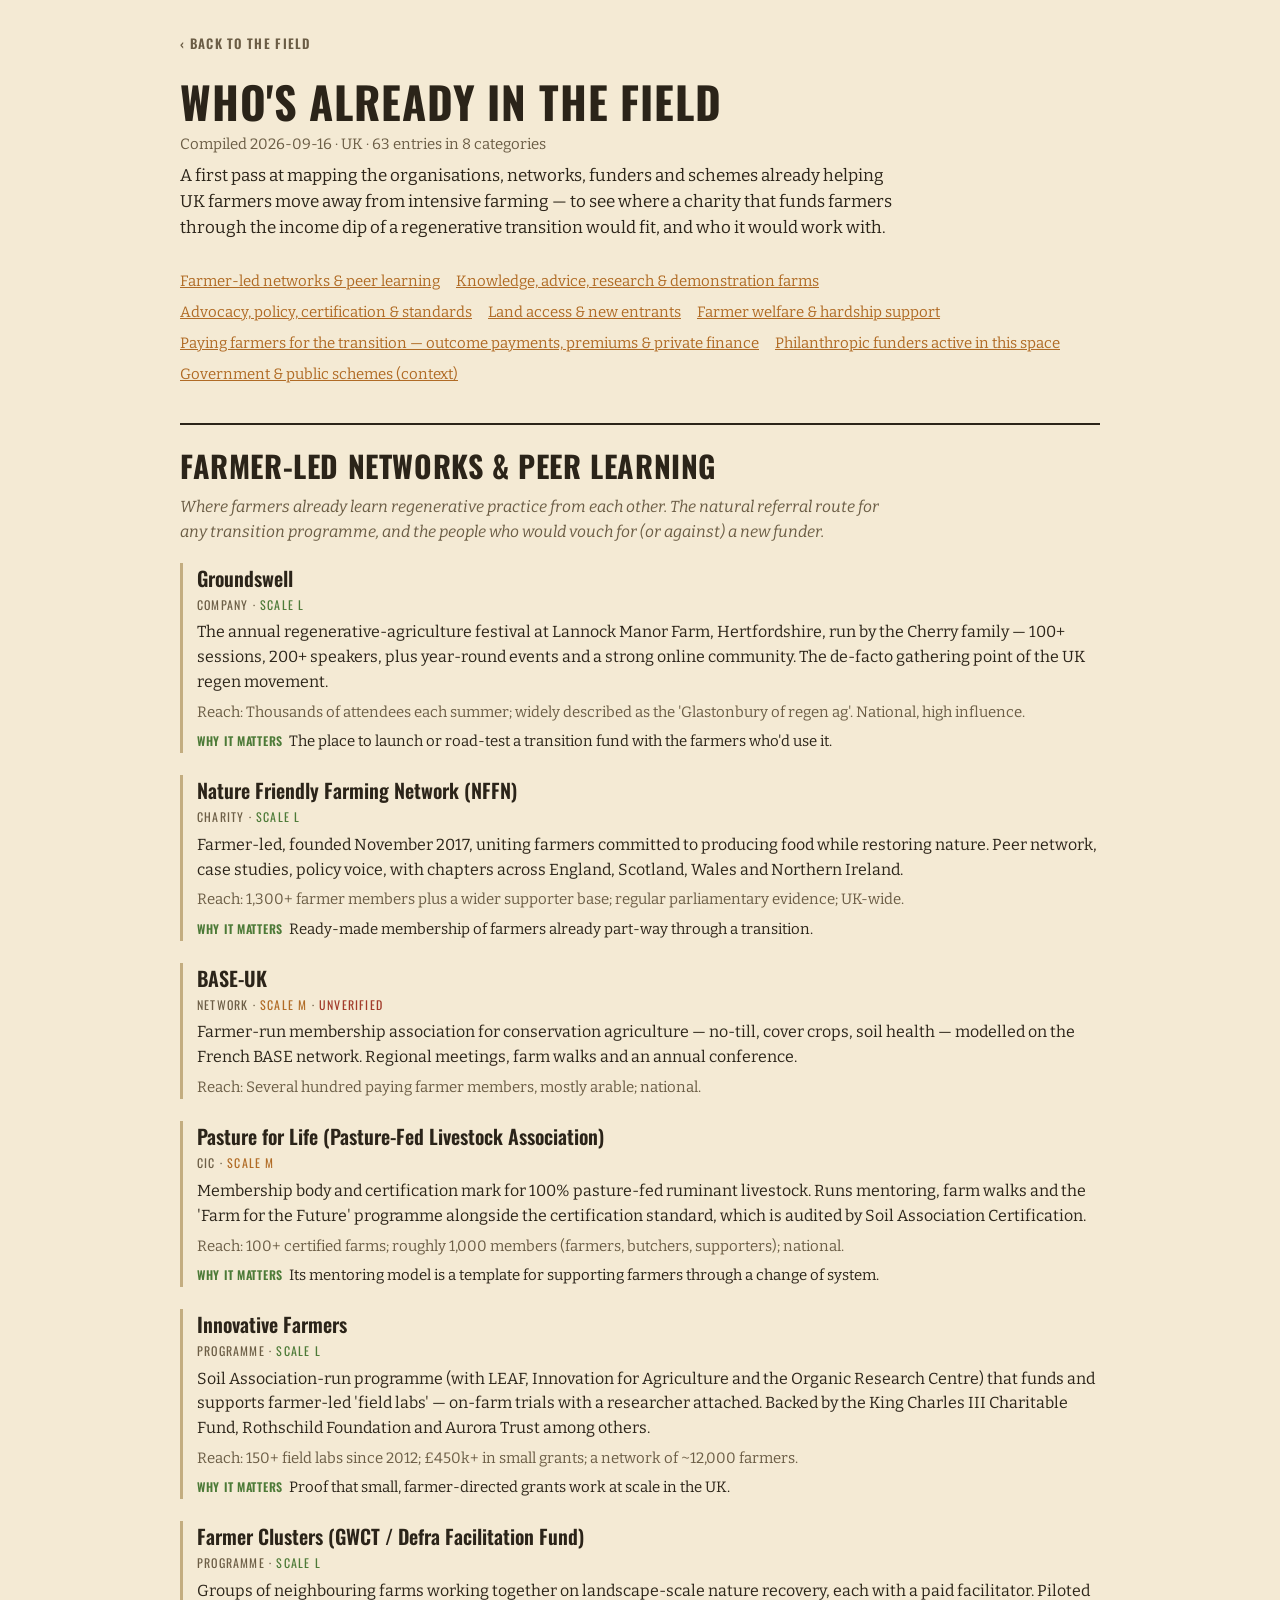
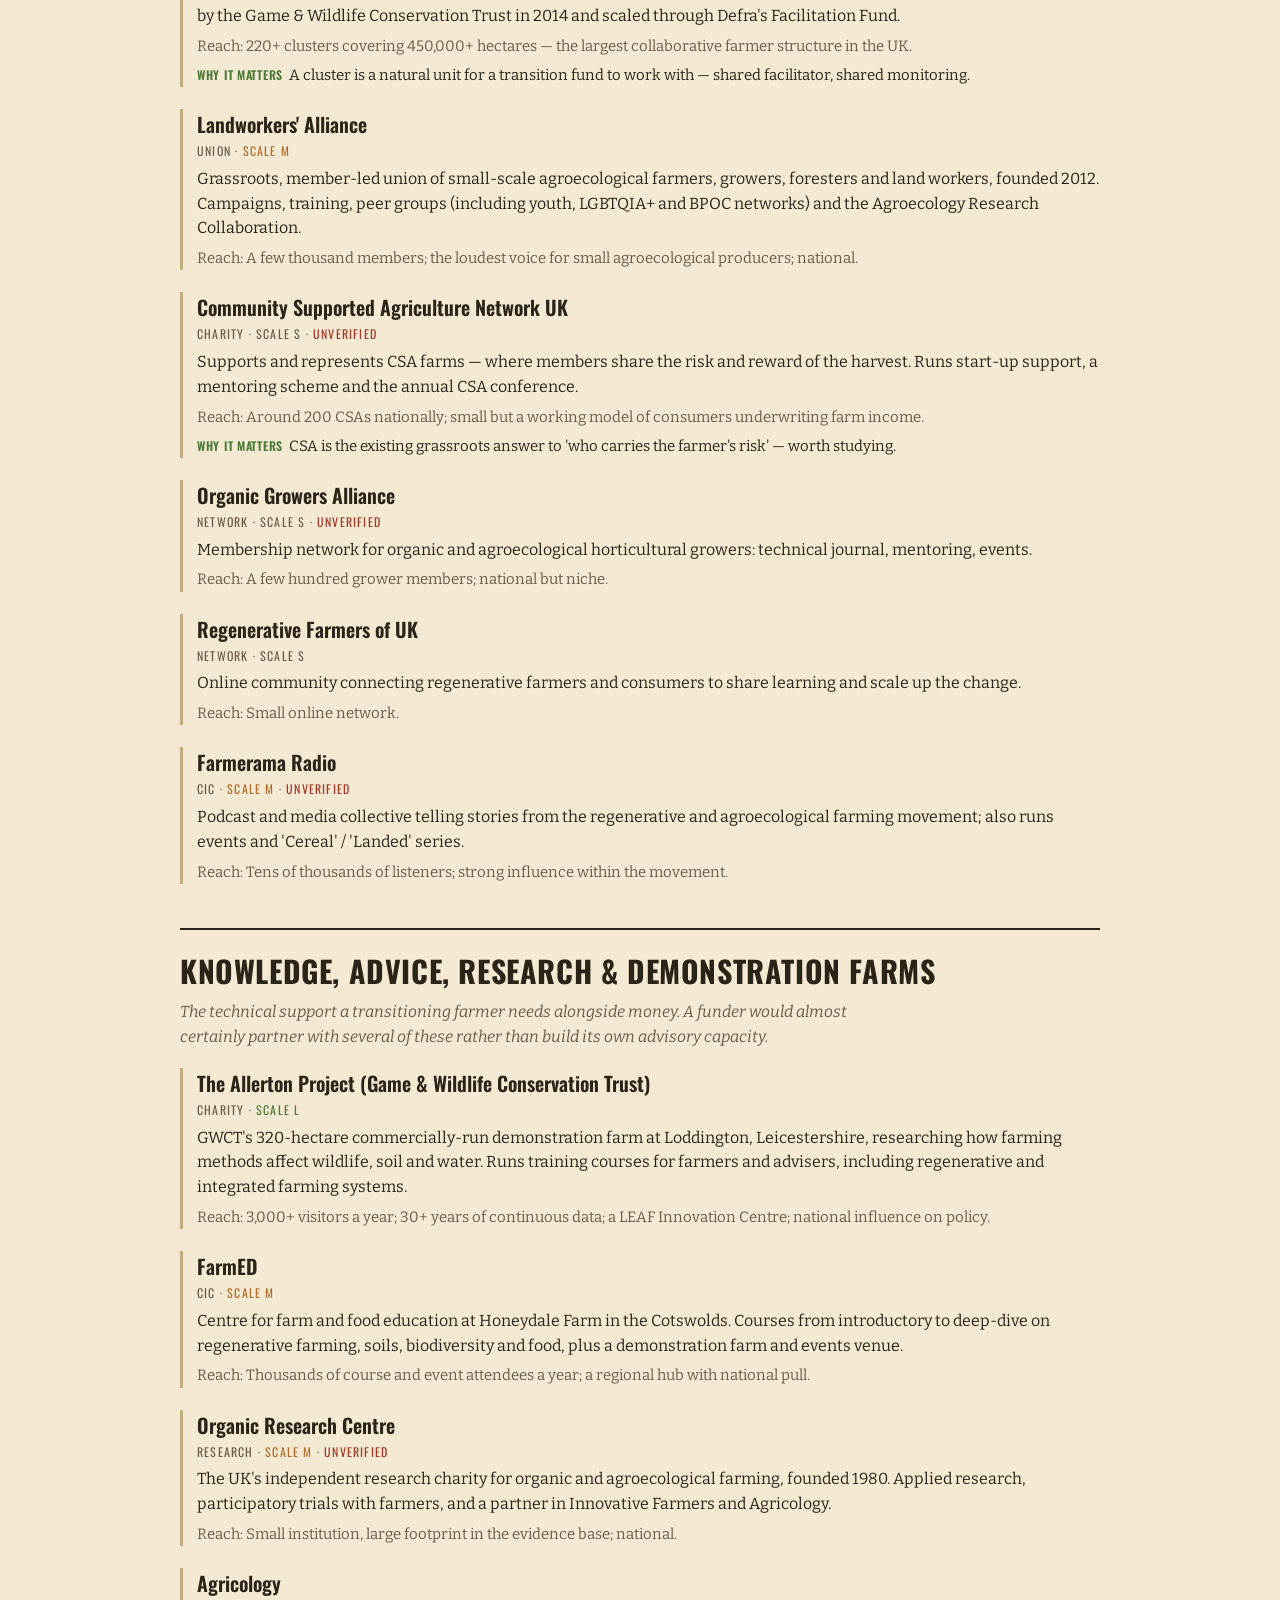
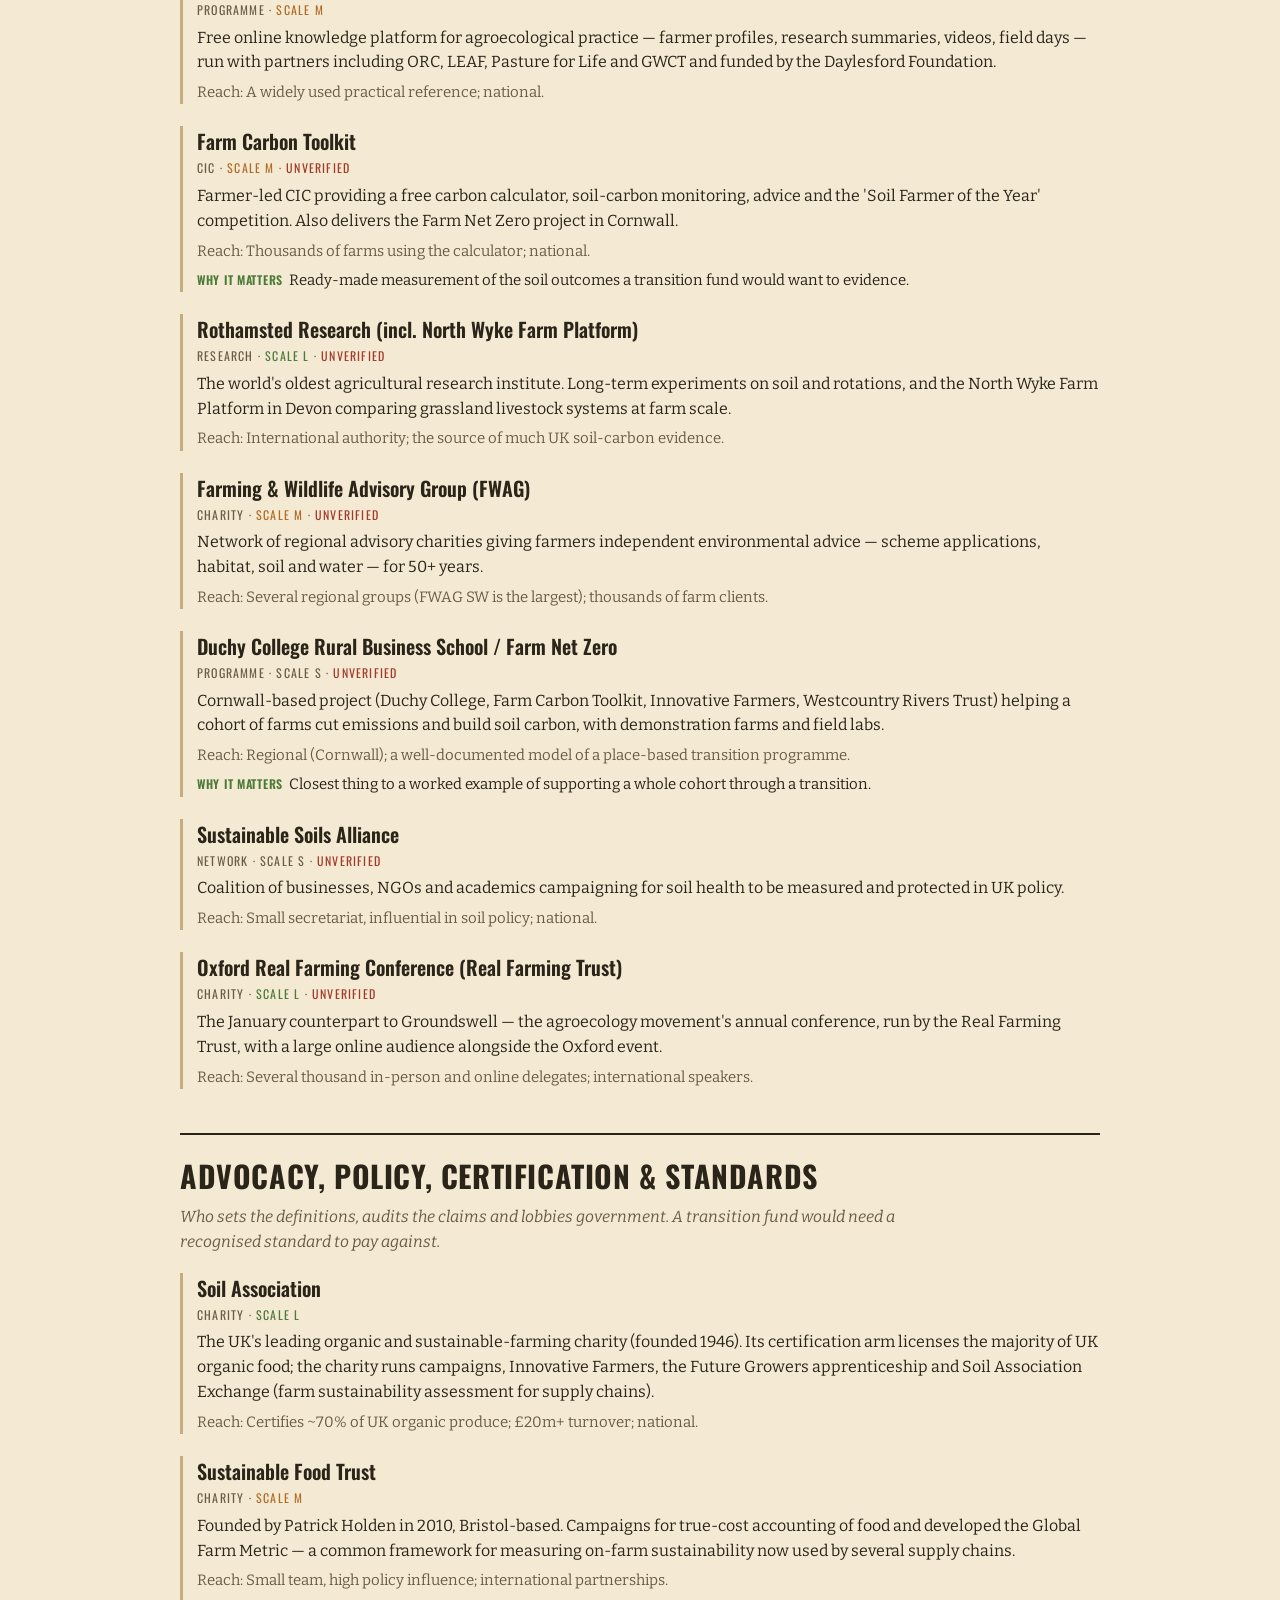
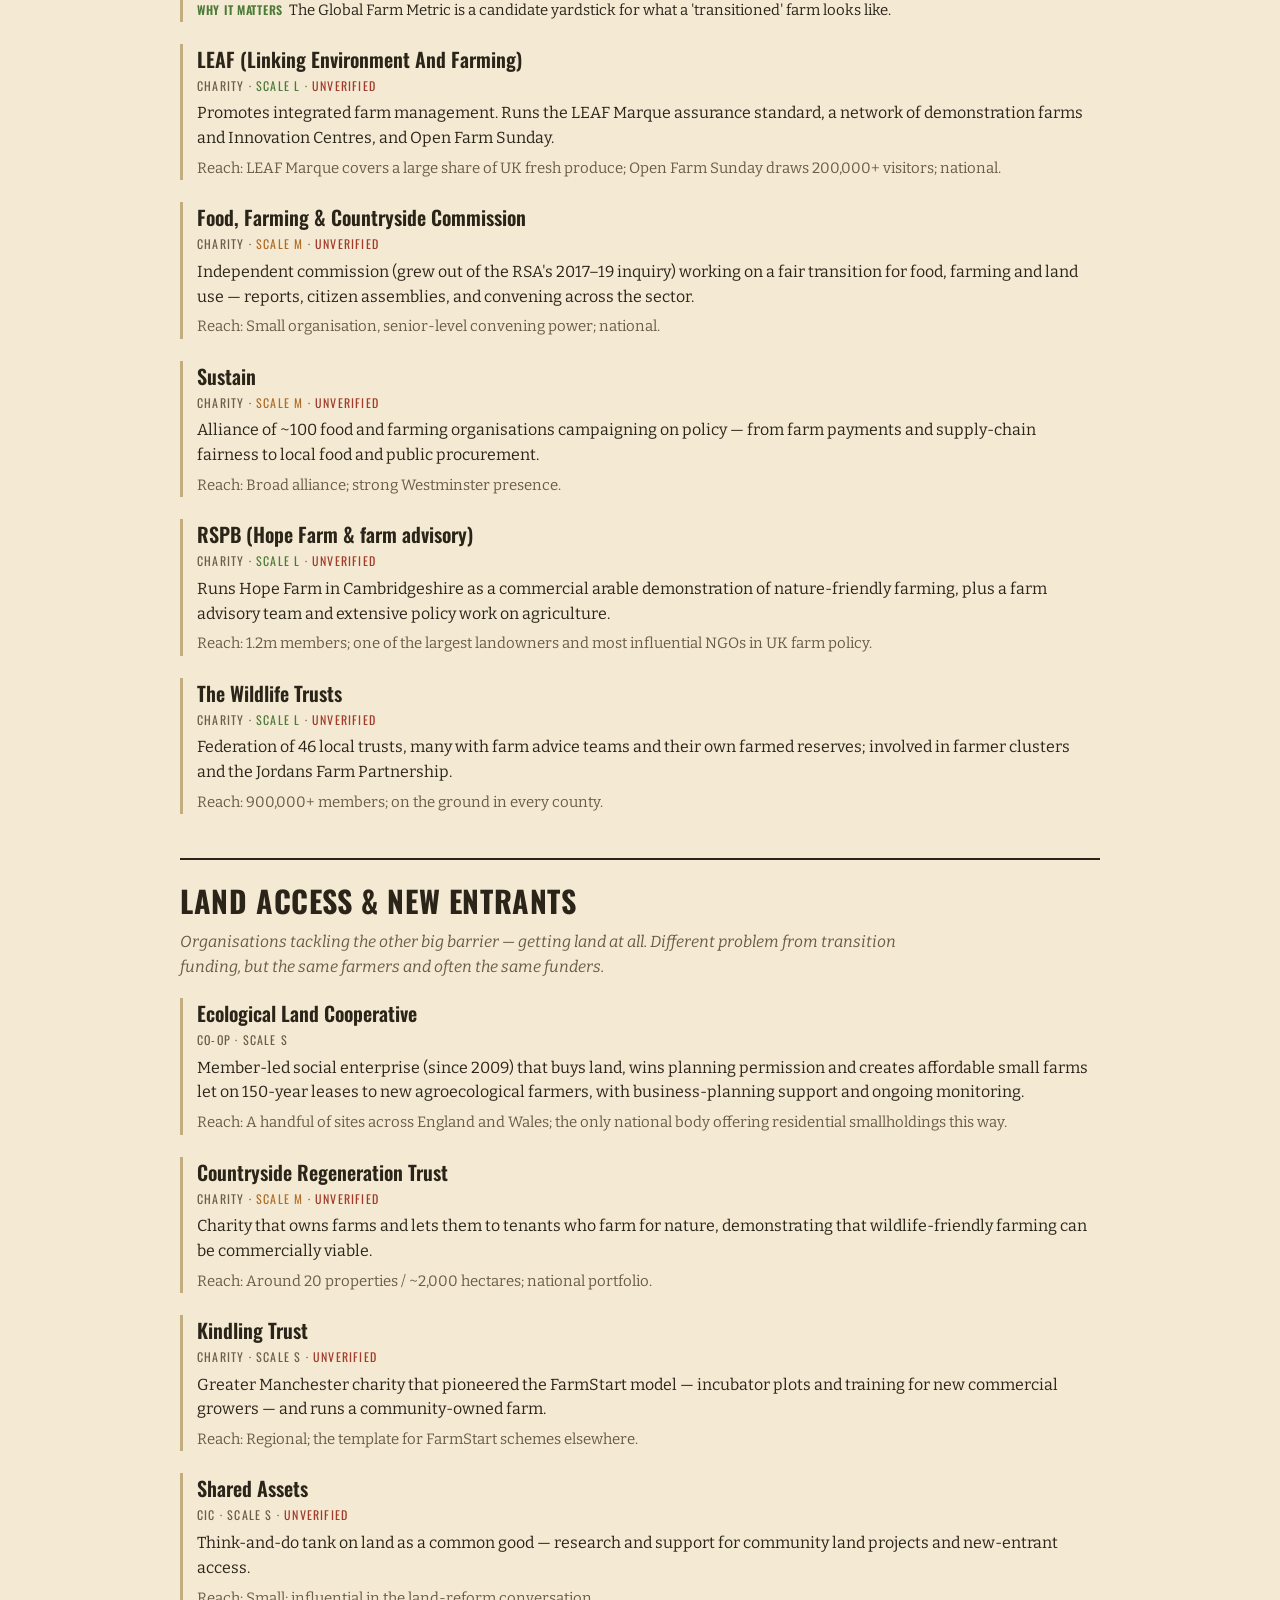
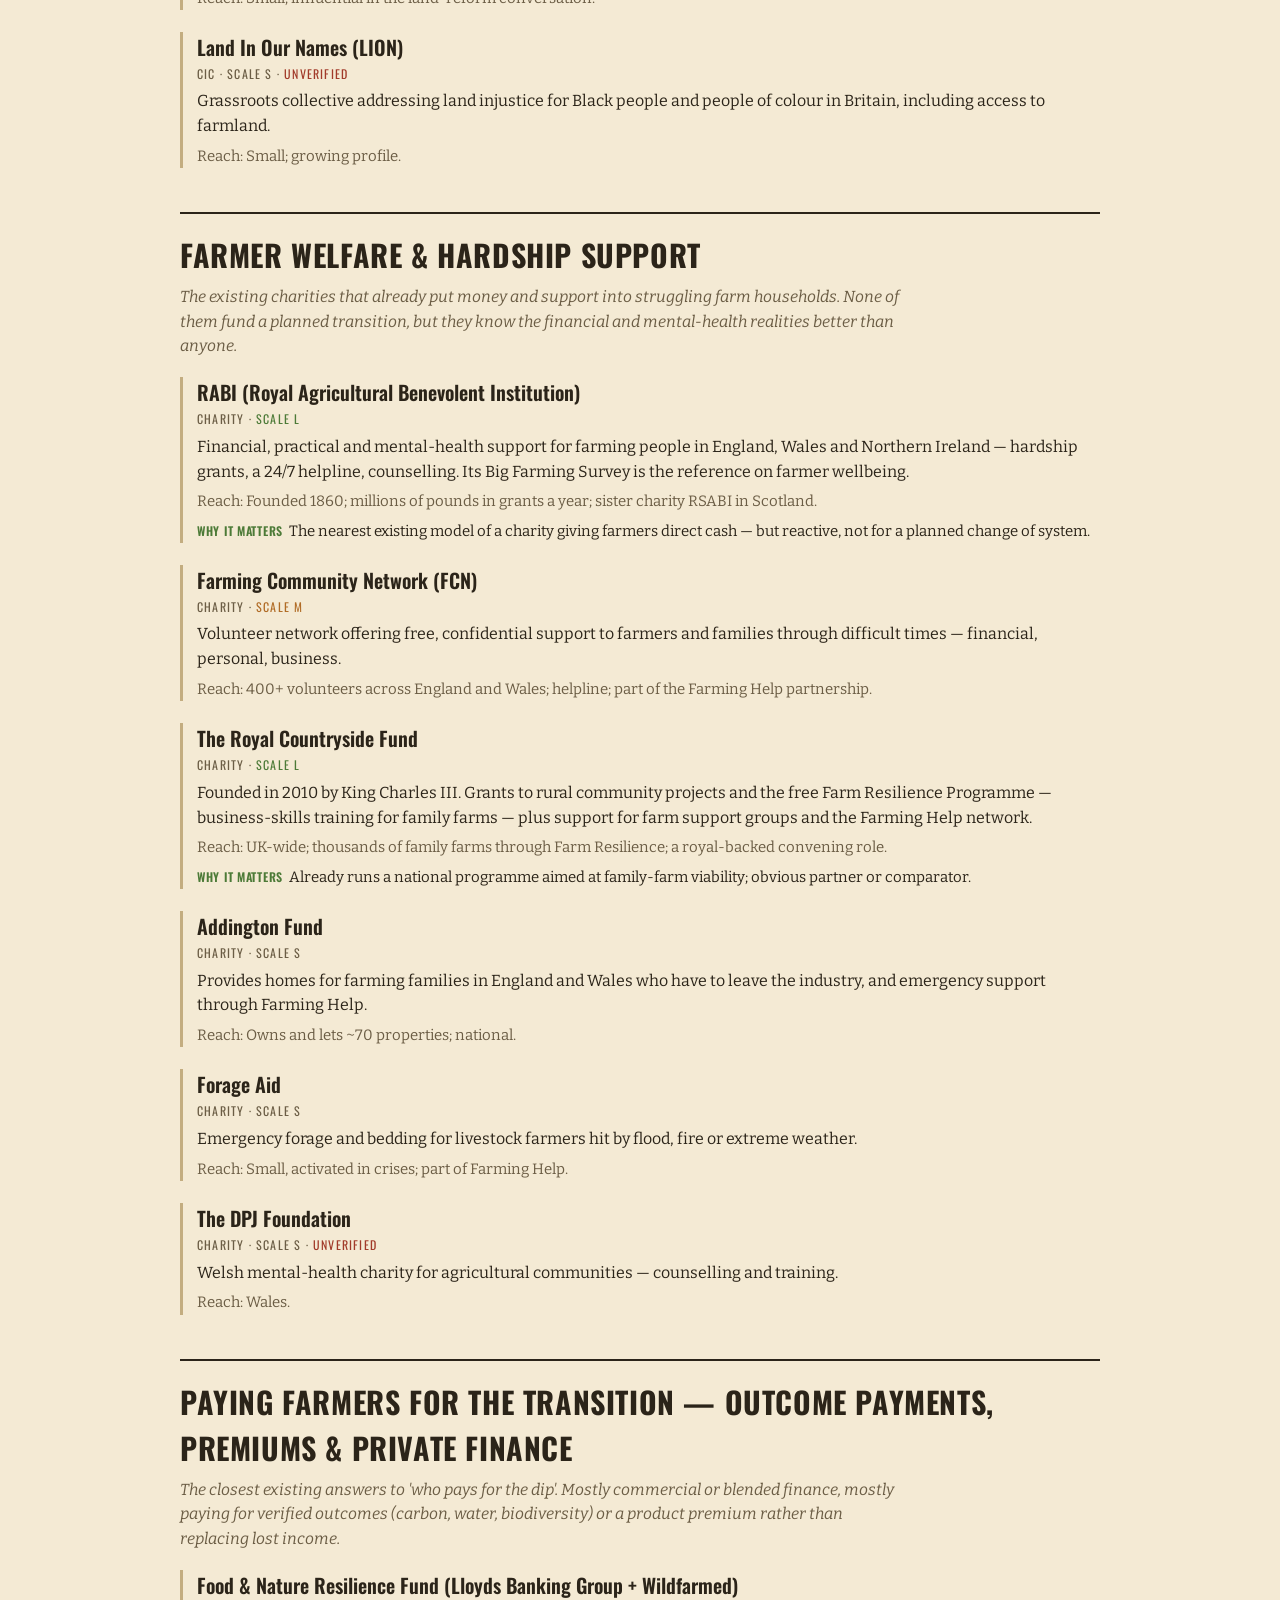
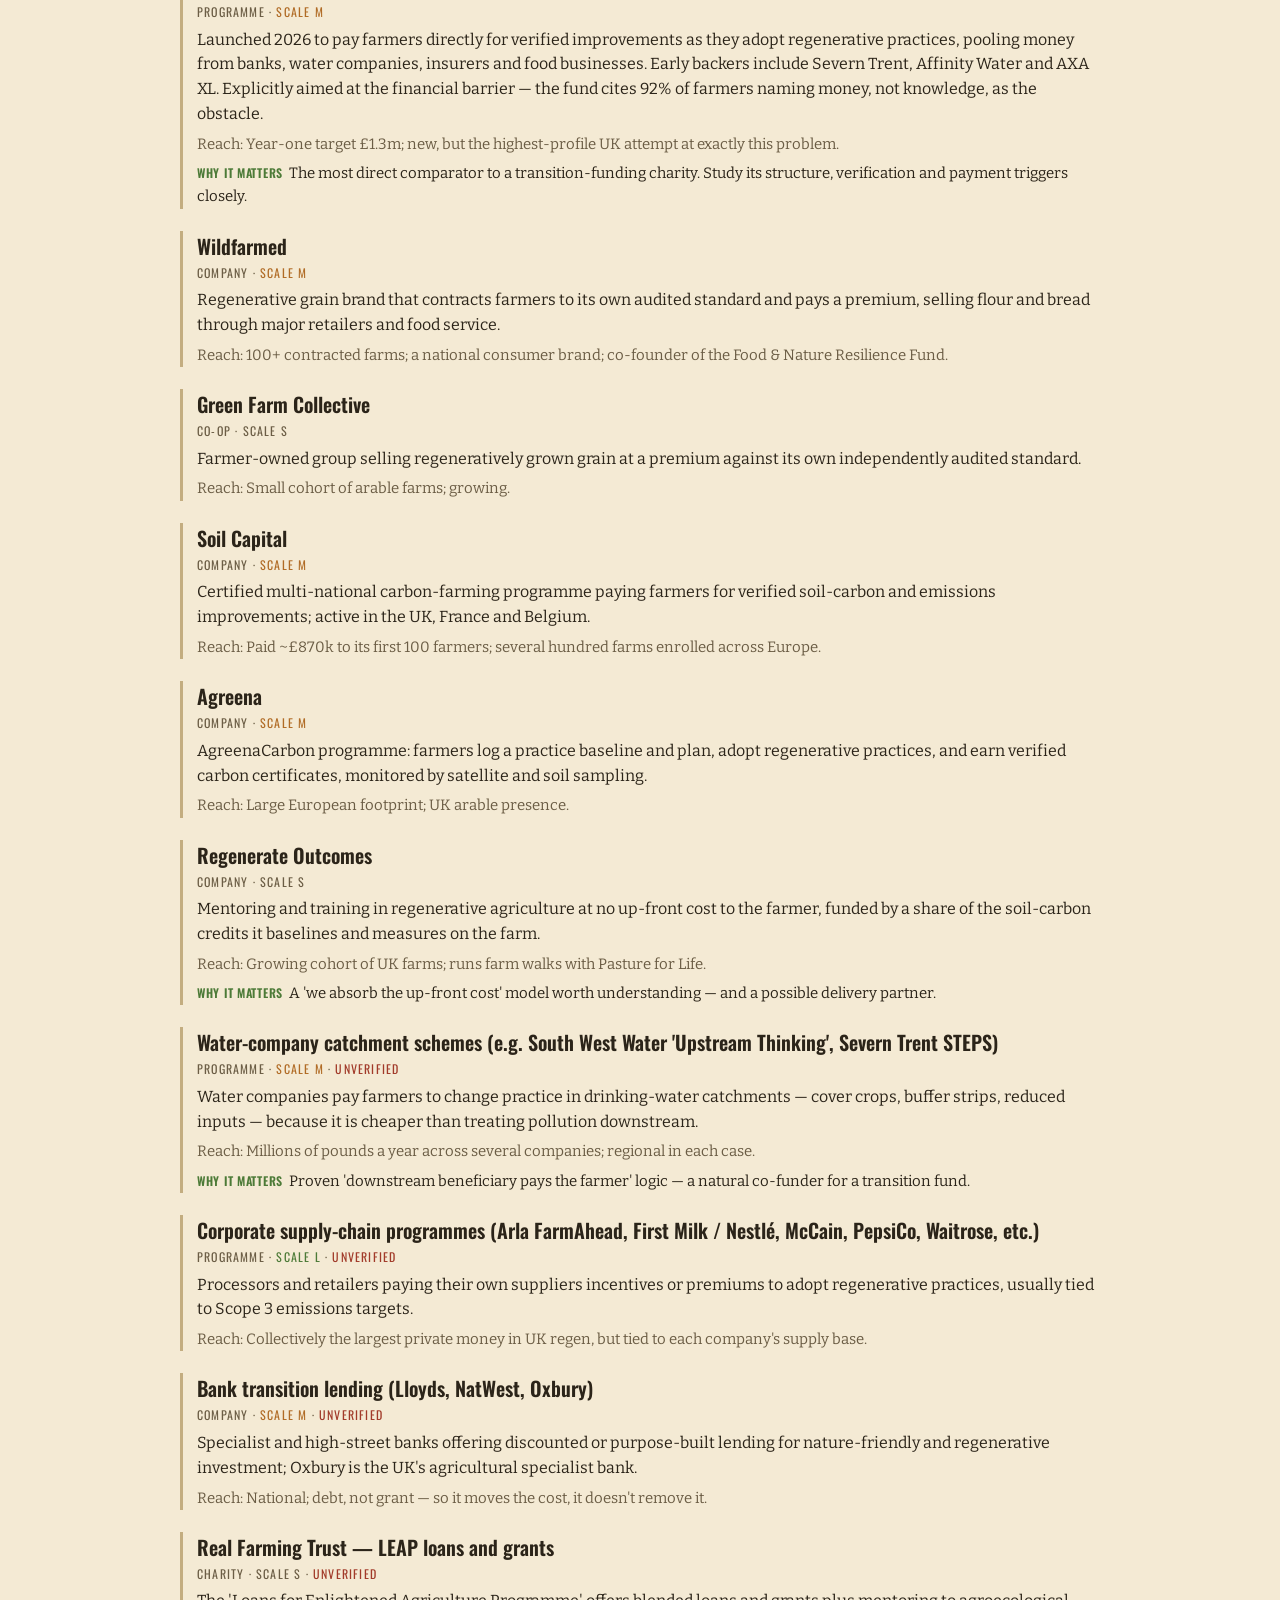
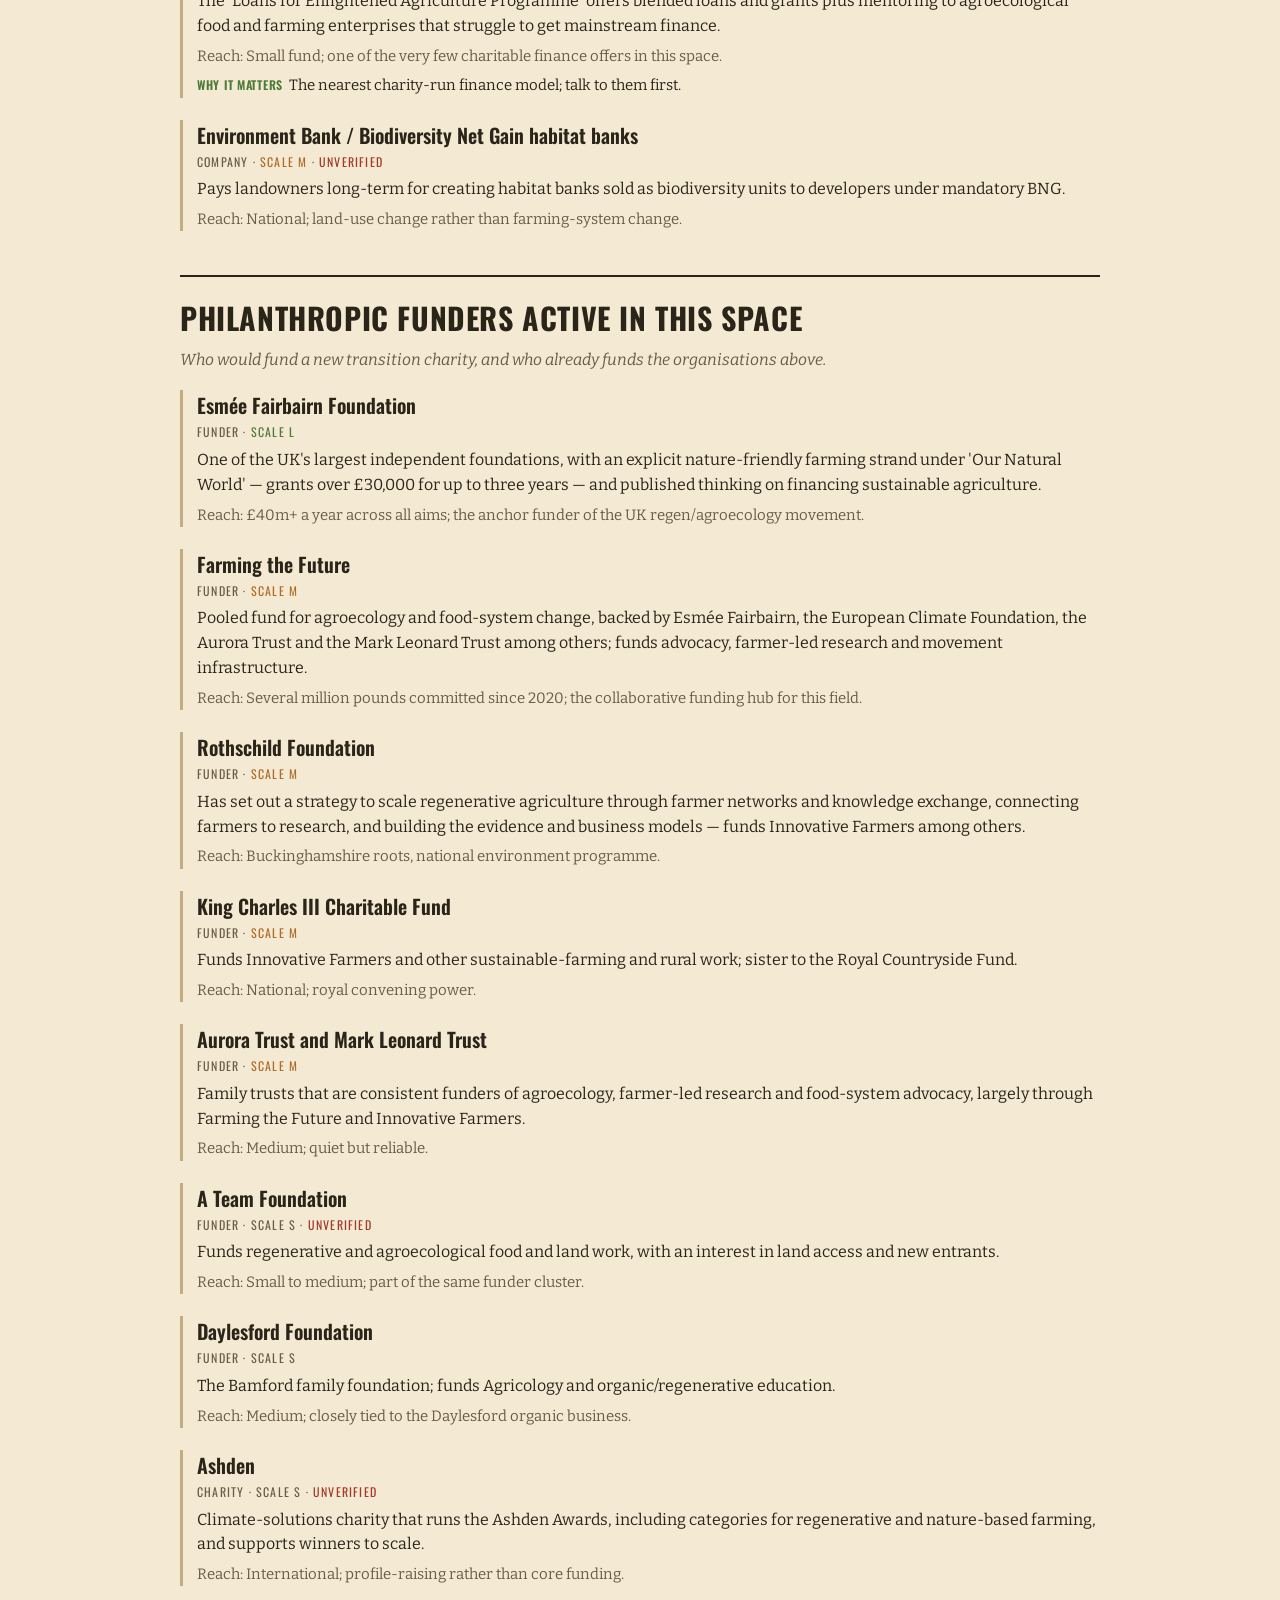
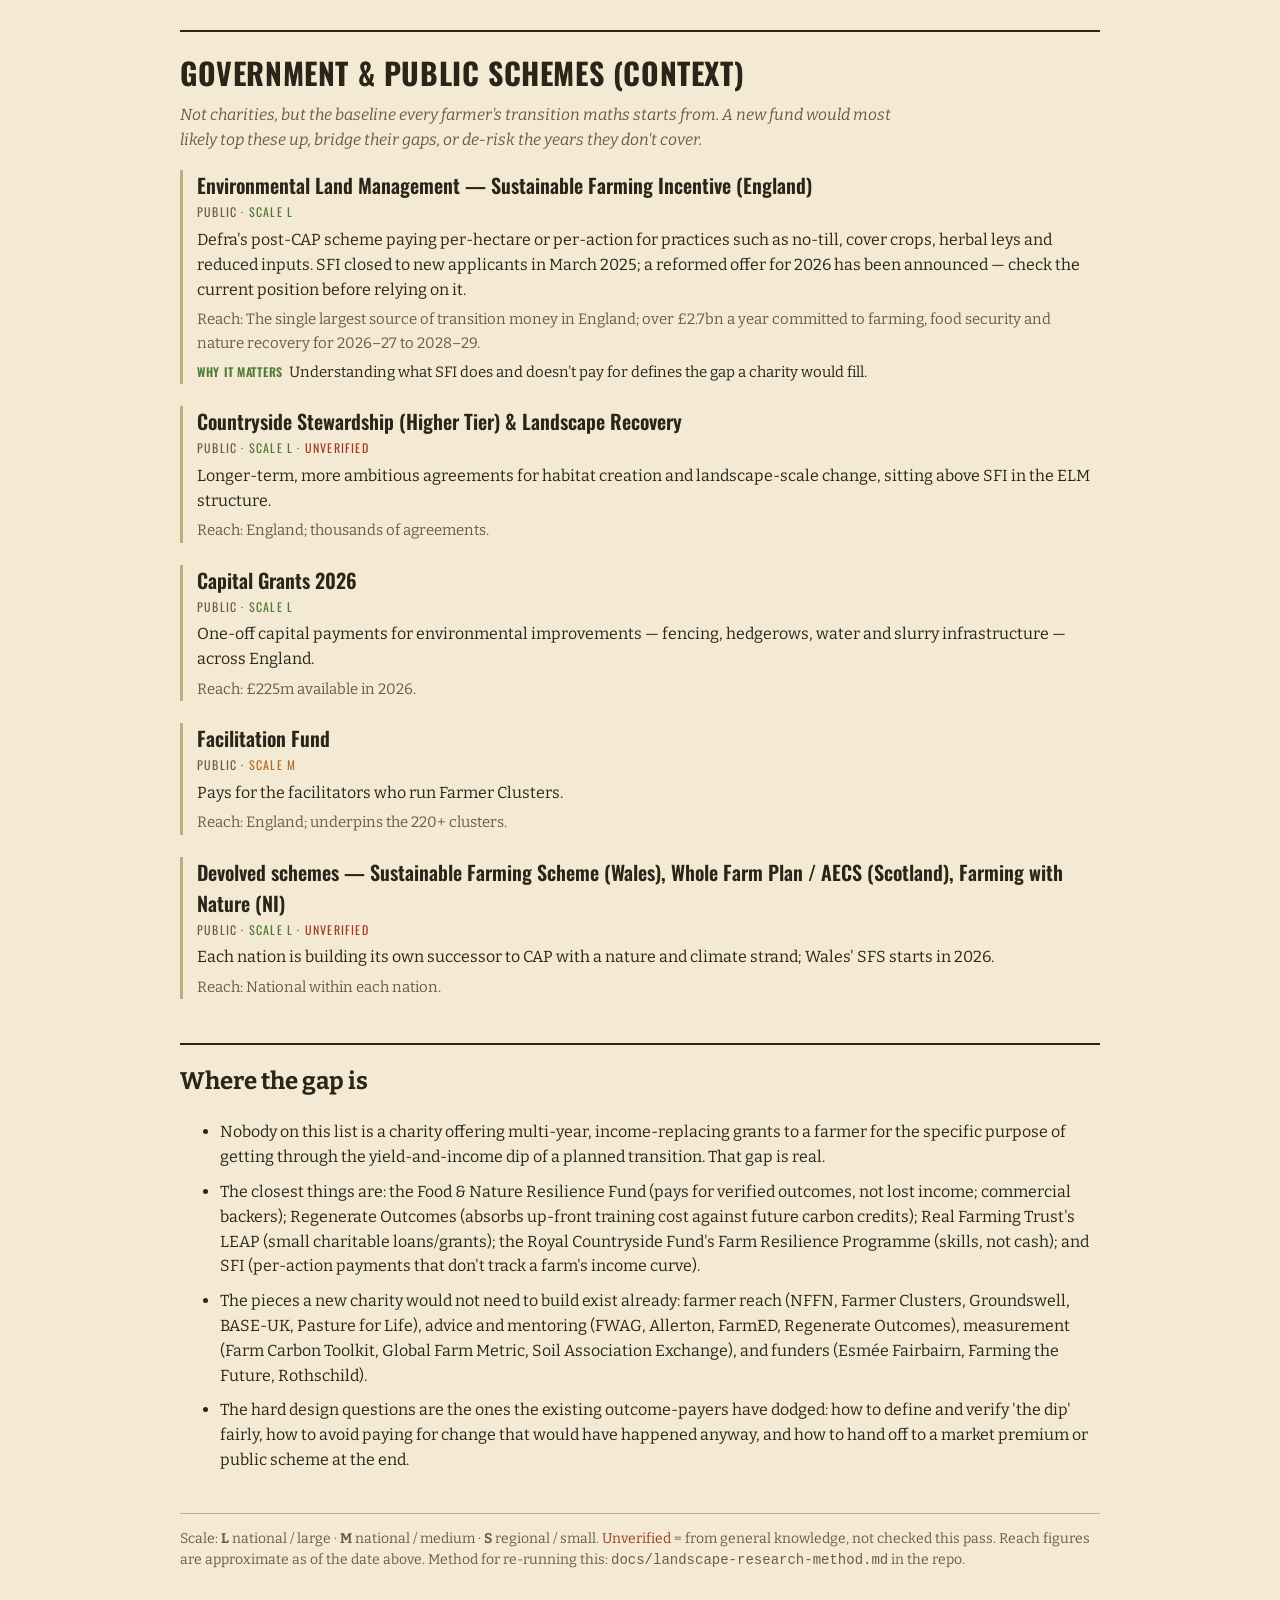
==== commit 3d832b9f: "Scale scene text with the drawing, redraw plants as flowers, add mission page - Overlay text (group " ====
--- a/organisations.html
+++ b/organisations.html
@@ -52,7 +52,7 @@
 </head>
 <body>
   <main class="org-page" id="orgs">
-    <p><a href="index.html">‹ Back to the field</a></p>
+    <a class="fs-back" href="index.html">‹ Back to the field</a>
     <h1>Who's already in the field</h1>
     <p class="org-meta" id="org-meta"></p>
     <p class="org-intro">
--- a/css/styles.css
+++ b/css/styles.css
@@ -32,7 +32,18 @@
   --on-soil-dim: #d9cba9;
   --root:        #b89f76;   /* fine roots / fungal threads on the dark soil */
 
-  --header-h: 60px;
+  --header-h: 66px;
+
+  /* the scene drawing's viewBox and soil line — keep in step with
+     VB_W / VB_H / FIELD_Y in js/diagram.js */
+  --vb-w: 1200;
+  --vb-h: 720;
+  --field-y: 510;
+  /* px per viewBox unit, as the SVG ("meet") is actually drawn inside .fs-scene
+     (a size container). Overlay text is sized in these units so it scales with
+     the plants instead of the window width — no collisions on short, wide
+     laptop screens. Only valid inside .fs-scene. */
+  --u: min(100cqw / var(--vb-w), 100cqh / var(--vb-h));
 
   --font-display: "Oswald", "Arial Narrow", "Helvetica Neue Condensed", system-ui, sans-serif;
   --font-body: "Bitter", ui-serif, Georgia, "Times New Roman", serif;
@@ -105,13 +116,34 @@
   background: var(--paper);
   border-bottom: 2px solid var(--ink);
 }
-.fs-brand {
-  font-family: var(--font-display);
-  font-weight: 700;
-  font-size: 20px;
-  letter-spacing: 0.06em;
-  text-transform: uppercase;
-}
+/* the regen-cycle strip (6:1) is the brand — it replaces the old text.
+   Colours are baked in for the light paper, so in dark mode it sits on a
+   small paper card or the black cow vanishes. content-box keeps that padding
+   from eating into the drawing. */
+.fs-logo { display: block; flex: none; height: 50px; width: auto; box-sizing: content-box; }
+@media (prefers-color-scheme: dark) {
+  .fs-logo { background: #f4ead4; border-radius: 3px; padding: 2px 4px; }
+}
+@media (max-width: 800px) { .fs-logo { height: 40px; } }
+.fs-nav {
+  display: flex;
+  align-items: center;
+  gap: 18px;
+}
+.fs-nav-link {
+  font-family: var(--font-display);
+  font-weight: 600;
+  font-size: 13px;
+  letter-spacing: 0.08em;
+  text-transform: uppercase;
+  white-space: nowrap;
+  color: var(--ink);
+  text-decoration: none;
+  border-bottom: 2px solid var(--society);
+  padding-bottom: 2px;
+}
+.fs-nav-link:hover { color: var(--society); }
+
 .fs-mode {
   display: inline-flex;
   border: 2px solid var(--ink);
@@ -137,10 +169,13 @@
 .fs-scene {
   position: relative;
   width: 100%;
-  min-height: calc(100vh - var(--header-h));
-  min-height: calc(100dvh - var(--header-h));
+  /* an explicit height, not min-height: cqh units resolve to 0 against a
+     size container that only has a min-height */
+  height: calc(100vh - var(--header-h));
+  height: calc(100dvh - var(--header-h));
   background: var(--sky-top);
   overflow: hidden;
+  container-type: size;   /* unset <=640px, where the scene flows as a list */
 }
 .fs-field { position: absolute; inset: 0; }
 .fs-svg {
@@ -156,14 +191,15 @@
   position: absolute;
   left: 0;
   right: 0;
+  /* from just below the soil line to the bottom of the scene */
+  top: calc(50cqh + (var(--field-y) - var(--vb-h) / 2 + 14) * var(--u));
   bottom: 0;
-  height: 34%;
   display: flex;
   flex-direction: column;
   align-items: center;
-  justify-content: flex-end;
-  gap: 14px;
-  padding: 0 24px 2.6%;
+  justify-content: center;
+  gap: calc(12 * var(--u));
+  padding: 0 24px calc(10 * var(--u));
   text-align: center;
   z-index: 4;
   pointer-events: none;
@@ -179,15 +215,15 @@
   font-weight: 700;
   text-transform: uppercase;
   letter-spacing: 0.03em;
-  font-size: clamp(26px, 4.6vw, 44px);
+  font-size: max(24px, 40 * var(--u));
   line-height: 1.05;
   margin: 0;
   color: var(--on-soil);
 }
 .fs-lede {
-  max-width: 1520px;
-  font-size: clamp(16px, 2.3vw, 24px);
-  line-height: 1.5;
+  max-width: calc(1040 * var(--u));
+  font-size: max(14px, 19 * var(--u));
+  line-height: 1.45;
   color: var(--on-soil);       /* same as the .fs-title line below it */
   margin: 0;
 }
@@ -199,7 +235,7 @@
   position: absolute;
   left: 0;
   right: 0;
-  top: 112px;
+  top: calc(50cqh + (84 - var(--vb-h) / 2) * var(--u));
   margin: 0;
   padding: 0 5vw;
   text-align: center;
@@ -210,7 +246,7 @@
   text-transform: uppercase;
   letter-spacing: 0.02em;
   line-height: 1.08;
-  font-size: clamp(22px, 3.3vw, 42px);   /* only just bigger than the section titles */
+  font-size: max(18px, 36 * var(--u));   /* only just bigger than the section titles */
   color: var(--ink);
   text-shadow: 0 2px 16px var(--sky-top), 0 1px 3px var(--sky-top);
   transition: opacity 0.35s;
@@ -221,34 +257,37 @@
 /* THE PLANET / SOCIETY — HTML overlay so the SVG's top-crop can't hide them */
 .fs-groups {
   position: absolute;
-  left: 0;
-  right: 0;
-  top: 18px;
+  /* spans the drawing, each heading centred over its own plants */
+  left: calc(50cqw - var(--vb-w) / 2 * var(--u));
+  width: calc(var(--vb-w) * var(--u));
+  top: calc(50cqh + (12 - var(--vb-h) / 2) * var(--u));
   z-index: 3;
-  display: flex;
-  justify-content: space-between;
-  padding: 0 clamp(48px, 17vw, 340px);
   pointer-events: none;
   transition: opacity 0.3s;
 }
 .fs-group-tag {
-  position: relative;
-  font-family: var(--font-display);
-  font-weight: 700;
-  font-size: clamp(21px, 3vw, 38px);
+  position: absolute;
+  top: 0;
+  transform: translateX(-50%);
+  white-space: nowrap;
+  font-family: var(--font-display);
+  font-weight: 700;
+  font-size: max(17px, 34 * var(--u));
+  line-height: 1.2;
   letter-spacing: 0.18em;
   text-transform: uppercase;
-  padding-bottom: 13px;
-}
-.fs-group-tag--planet { color: var(--planet); }
-.fs-group-tag--society { color: var(--society); text-align: right; }
+  padding-bottom: 0.34em;
+}
+/* centred over each group's plants (viewBox x of their middle / 1200) */
+.fs-group-tag--planet { color: var(--planet); left: 25.75%; }
+.fs-group-tag--society { color: var(--society); left: 75.5%; text-align: right; }
 .fs-group-tag::after {
   content: "";
   position: absolute;
   left: 0;
   bottom: 0;
   width: 2.4em;
-  height: 10px;
+  height: 0.27em;
   background-color: currentColor;
   -webkit-mask: url("data:image/svg+xml,%3Csvg xmlns='http://www.w3.org/2000/svg' width='120' height='10'%3E%3Cpath d='M2,6 C30,1 55,10 80,5 S112,4 118,7' fill='none' stroke='black' stroke-width='3.4' stroke-linecap='round'/%3E%3C/svg%3E") no-repeat left center / 100% 100%;
   mask: url("data:image/svg+xml,%3Csvg xmlns='http://www.w3.org/2000/svg' width='120' height='10'%3E%3Cpath d='M2,6 C30,1 55,10 80,5 S112,4 118,7' fill='none' stroke='black' stroke-width='3.4' stroke-linecap='round'/%3E%3C/svg%3E") no-repeat left center / 100% 100%;
@@ -309,21 +348,37 @@
 .fs-rootlet { fill: none; stroke: var(--root); stroke-width: 0.7; stroke-linecap: round; opacity: 0.75; }
 .fs-roothair { fill: none; stroke: var(--root); stroke-width: 0.45; stroke-linecap: round; opacity: 0.5; }
 
-.fs-stem { stroke: var(--ink); stroke-width: 6; fill: none; stroke-linecap: round; }
-.fs-leaf { fill: var(--good); stroke: var(--ink); stroke-width: 2.5; }
-.fs-plant[data-group="planet"] .fs-leaf { fill: var(--planet); }
-.fs-plant[data-group="society"] .fs-leaf { fill: var(--society); }
-
-.fs-head-disc { fill: var(--paper); stroke: var(--ink); stroke-width: 4; }
-.fs-plant[data-group="planet"] .fs-head-disc { fill: color-mix(in srgb, var(--planet) 16%, var(--paper)); }
-.fs-plant[data-group="society"] .fs-head-disc { fill: color-mix(in srgb, var(--society) 18%, var(--paper)); }
+/* each plant takes its group colour: leaves full strength, petals softened */
+.fs-plant { --leaf: var(--good); }
+.fs-plant[data-group="planet"] { --leaf: var(--planet); }
+.fs-plant[data-group="society"] { --leaf: var(--society); }
+
+.fs-stem { fill: var(--ink); }
+.fs-leaf { fill: var(--leaf); stroke: var(--ink); stroke-width: 2.2; stroke-linejoin: round; }
+.fs-leaf-rib { fill: none; stroke: var(--ink); stroke-width: 1.3; stroke-linecap: round; opacity: 0.55; }
+
+.fs-petals {
+  transform-box: view-box;
+  transition: transform 0.6s cubic-bezier(0.3, 0.7, 0.2, 1);
+}
+.fs-petal {
+  fill: color-mix(in srgb, var(--leaf) 45%, var(--paper));
+  stroke: var(--ink);
+  stroke-width: 2.2;
+  stroke-linejoin: round;
+}
+.fs-head-disc {
+  fill: color-mix(in srgb, var(--leaf) 12%, var(--paper));
+  stroke: var(--ink);
+  stroke-width: 3.5;
+}
 .fs-glyph { stroke: var(--ink); }
 
 .fs-plant-label {
   fill: var(--ink);
   font-family: var(--font-display);
   font-weight: 600;
-  font-size: 21px;
+  font-size: 19px;
   letter-spacing: 0.04em;
   text-transform: uppercase;
   text-anchor: middle;
@@ -332,7 +387,8 @@
 @media (hover: hover) {
   .fs-plant:not(.is-focused):hover .fs-plant-body,
   .fs-plant:not(.is-focused):focus-visible .fs-plant-body { transform: rotate(1.6deg); }
-  .fs-plant:not(.is-focused):hover .fs-head-disc { stroke-width: 5.5; }
+  .fs-plant:not(.is-focused):hover .fs-head-disc { stroke-width: 5; }
+  .fs-plant:not(.is-focused):hover .fs-petals { transform: rotate(14deg); }
 }
 
 /* focus: chosen plant scales down centre-stage, the rest retract into soil */
@@ -391,7 +447,9 @@
 /* ------------------------------------------------- detail: the top splits */
 .fs-detail {
   position: absolute;
-  inset: 0 0 25% 0;                 /* the sky; the soil (25%) stays clear below */
+  inset: 0;
+  /* the sky; the soil stays clear below */
+  bottom: calc(50cqh - (var(--field-y) - var(--vb-h) / 2) * var(--u));
   overflow-y: auto;
   overscroll-behavior: contain;
   z-index: 6;
@@ -456,7 +514,9 @@
 .fs-split {
   position: relative;
   display: grid;
-  grid-template-columns: 1fr 1fr;
+  /* minmax(0, …): a long unbreakable figure mustn't widen one column and
+     push the centre line off true */
+  grid-template-columns: minmax(0, 1fr) minmax(0, 1fr);
   gap: clamp(24px, 6vw, 76px);
 }
 .fs-split::before {
@@ -526,7 +586,6 @@
   font-weight: 600;
   font-size: 1.02em;
   letter-spacing: 0.01em;
-  white-space: nowrap;
 }
 .fs-side--today .fs-figure { color: var(--harm); }
 .fs-side--opp .fs-figure { color: var(--good); }
@@ -725,8 +784,28 @@
   .fs-side--today, .fs-side--opp { transform: translateY(10px); }
 }
 
+/* the one-row header needs ~700px: below that, logo + mode toggle on top and
+   the page links underneath */
+@media (max-width: 720px) {
+  :root { --header-h: 86px; }
+  .fs-header {
+    flex-wrap: wrap;
+    align-content: center;
+    justify-content: flex-start;
+    gap: 8px 16px;
+    padding: 0 12px;
+  }
+  .fs-header::after { content: ""; order: 1; flex-basis: 100%; height: 0; }  /* row break */
+  .fs-logo { height: 24px; }   /* about the width the old brand text took */
+  .fs-nav { display: contents; }
+  .fs-mode { order: 1; margin-left: auto; }
+  .fs-nav-link { order: 2; font-size: 11px; letter-spacing: 0.06em; }
+  .fs-mode button { padding: 7px 9px; font-size: 11px; letter-spacing: 0.04em; }
+}
+
 @media (max-width: 640px) {
-  .fs-scene { min-height: auto; overflow: visible; }
+
+  .fs-scene { height: auto; overflow: visible; container-type: normal; }
   .fs-field { position: static; }
   .fs-groups { display: none; }  /* the accordion has its own group headings */
   .fs-banner { display: none; }  /* DOM order puts it after the list; intro carries the message */
@@ -736,12 +815,14 @@
   }
   .fs-intro .fs-title { color: var(--ink); margin-top: 10px; }
   .fs-intro .fs-lede { color: var(--ink); }
-  .fs-detail { position: fixed; inset: 0; background: var(--paper); }
+  .fs-detail { position: fixed; inset: var(--header-h) 0 0 0; background: var(--paper); }
+  .fs-lede { max-width: none; font-size: 16px; }
+  .fs-intro .fs-title { font-size: 26px; }
 }
 
 /* --------------------------------------------------- reduced motion */
 @media (prefers-reduced-motion: reduce) {
-  .fs-plant, .fs-plant-body, .fs-roots, .fs-detail, .fs-intro, .fs-banner, .fs-fieldname,
+  .fs-plant, .fs-plant-body, .fs-roots, .fs-petals, .fs-detail, .fs-intro, .fs-banner, .fs-fieldname,
   .fs-side, .fs-split::before, .fs-chapter, .fs-chapter-card,
   .fs-chapter-rule-path, .fs-acc-chev {
     transition: none !important;
@@ -753,3 +834,149 @@
   .fs-chapter.is-in .fs-chapter-card { transform: none !important; }
   .fs-chapter-rule-path { stroke-dashoffset: 0 !important; }
 }
+
+/* ------------------------------------------------ subpages (mission, orgs) */
+/* the styled "‹ Back to the field" link, matching the detail panel's */
+.fs-back {
+  display: inline-block;
+  margin: 0 0 22px;
+  padding-bottom: 2px;
+  font-family: var(--font-display);
+  font-weight: 600;
+  font-size: 13px;
+  letter-spacing: 0.1em;
+  text-transform: uppercase;
+  color: var(--ink-soft);
+  text-decoration: none;
+  border-bottom: 2px solid transparent;
+  transition: color 0.15s, border-color 0.15s;
+}
+.fs-back:hover,
+.fs-back:focus-visible { color: var(--ink); border-bottom-color: var(--society); }
+
+.fs-page-body { background: var(--paper); }
+.fs-page { max-width: 820px; margin: 0 auto; padding: 32px 20px 80px; }
+
+.fs-page-head { margin: 0 0 40px; }
+.fs-page-title {
+  margin: 0 0 16px;
+  font-family: var(--font-display);
+  font-weight: 700;
+  text-transform: uppercase;
+  letter-spacing: 0.01em;
+  font-size: clamp(32px, 5.4vw, 54px);
+  line-height: 1.02;
+}
+.fs-page-lede {
+  margin: 0;
+  font-size: clamp(18px, 2.2vw, 21px);
+  line-height: 1.55;
+  color: var(--ink-soft);
+  font-style: italic;
+}
+
+.fs-page-sec { margin: 0 0 40px; }
+.fs-page-sec p { margin: 0 0 14px; font-size: 17.5px; line-height: 1.65; }
+.fs-page-h2 {
+  position: relative;
+  margin: 0 0 16px;
+  padding-bottom: 12px;
+  font-family: var(--font-display);
+  font-weight: 700;
+  text-transform: uppercase;
+  letter-spacing: 0.02em;
+  font-size: clamp(24px, 3.2vw, 32px);
+  line-height: 1.1;
+  color: var(--planet);
+}
+/* the same rough drawn underline as the Today / Opportunity titles */
+.fs-page-h2::after {
+  content: "";
+  position: absolute;
+  left: 0;
+  bottom: 0;
+  width: 2.4em;
+  height: 9px;
+  background-color: currentColor;
+  -webkit-mask: url("data:image/svg+xml,%3Csvg xmlns='http://www.w3.org/2000/svg' width='120' height='10'%3E%3Cpath d='M2,6 C30,1 55,10 80,5 S112,4 118,7' fill='none' stroke='black' stroke-width='3.4' stroke-linecap='round'/%3E%3C/svg%3E") no-repeat left center / 100% 100%;
+  mask: url("data:image/svg+xml,%3Csvg xmlns='http://www.w3.org/2000/svg' width='120' height='10'%3E%3Cpath d='M2,6 C30,1 55,10 80,5 S112,4 118,7' fill='none' stroke='black' stroke-width='3.4' stroke-linecap='round'/%3E%3C/svg%3E") no-repeat left center / 100% 100%;
+}
+
+/* numbered aims, big gold numerals like the chapter cards */
+.fs-aims { list-style: none; margin: 0; padding: 0; counter-reset: aim; display: grid; gap: 22px; }
+.fs-aims li {
+  counter-increment: aim;
+  display: grid;
+  grid-template-columns: 56px 1fr;
+  column-gap: 16px;
+  padding-top: 18px;
+  border-top: 1px solid var(--line);
+}
+.fs-aims li::before {
+  content: counter(aim);
+  grid-row: span 2;
+  font-family: var(--font-display);
+  font-weight: 700;
+  font-size: 46px;
+  line-height: 0.95;
+  color: var(--gold);
+}
+.fs-aims h3 {
+  margin: 0 0 4px;
+  font-family: var(--font-display);
+  font-weight: 600;
+  font-size: 21px;
+  letter-spacing: 0.03em;
+  text-transform: uppercase;
+}
+.fs-aims p { margin: 0; }
+
+.fs-principles { margin: 0; padding-left: 20px; }
+.fs-principles li { margin: 0 0 12px; font-size: 17.5px; line-height: 1.6; }
+.fs-principles li::marker { color: var(--society); }
+.fs-principles b { font-weight: 700; }
+
+.fs-page-next {
+  display: grid;
+  grid-template-columns: 1fr 1fr;
+  gap: 16px;
+  margin-top: 48px;
+}
+.fs-page-card {
+  display: block;
+  padding: 18px 20px;
+  border: 2px solid var(--ink);
+  background: var(--paper);
+  box-shadow: 5px 6px 0 color-mix(in srgb, var(--ink) 22%, transparent);
+  color: var(--ink);
+  text-decoration: none;
+  transition: transform 0.15s, box-shadow 0.15s;
+}
+.fs-page-card:hover,
+.fs-page-card:focus-visible {
+  transform: translate(-2px, -2px);
+  box-shadow: 7px 8px 0 color-mix(in srgb, var(--ink) 28%, transparent);
+}
+.fs-page-card-kicker {
+  display: block;
+  font-family: var(--font-display);
+  font-size: 12px;
+  font-weight: 600;
+  letter-spacing: 0.18em;
+  text-transform: uppercase;
+  color: var(--society);
+}
+.fs-page-card-title {
+  display: block;
+  margin-top: 4px;
+  font-family: var(--font-display);
+  font-weight: 700;
+  font-size: 22px;
+  letter-spacing: 0.02em;
+  text-transform: uppercase;
+}
+@media (max-width: 560px) {
+  .fs-page-next { grid-template-columns: 1fr; }
+  .fs-aims li { grid-template-columns: 40px 1fr; column-gap: 12px; }
+  .fs-aims li::before { font-size: 36px; }
+}
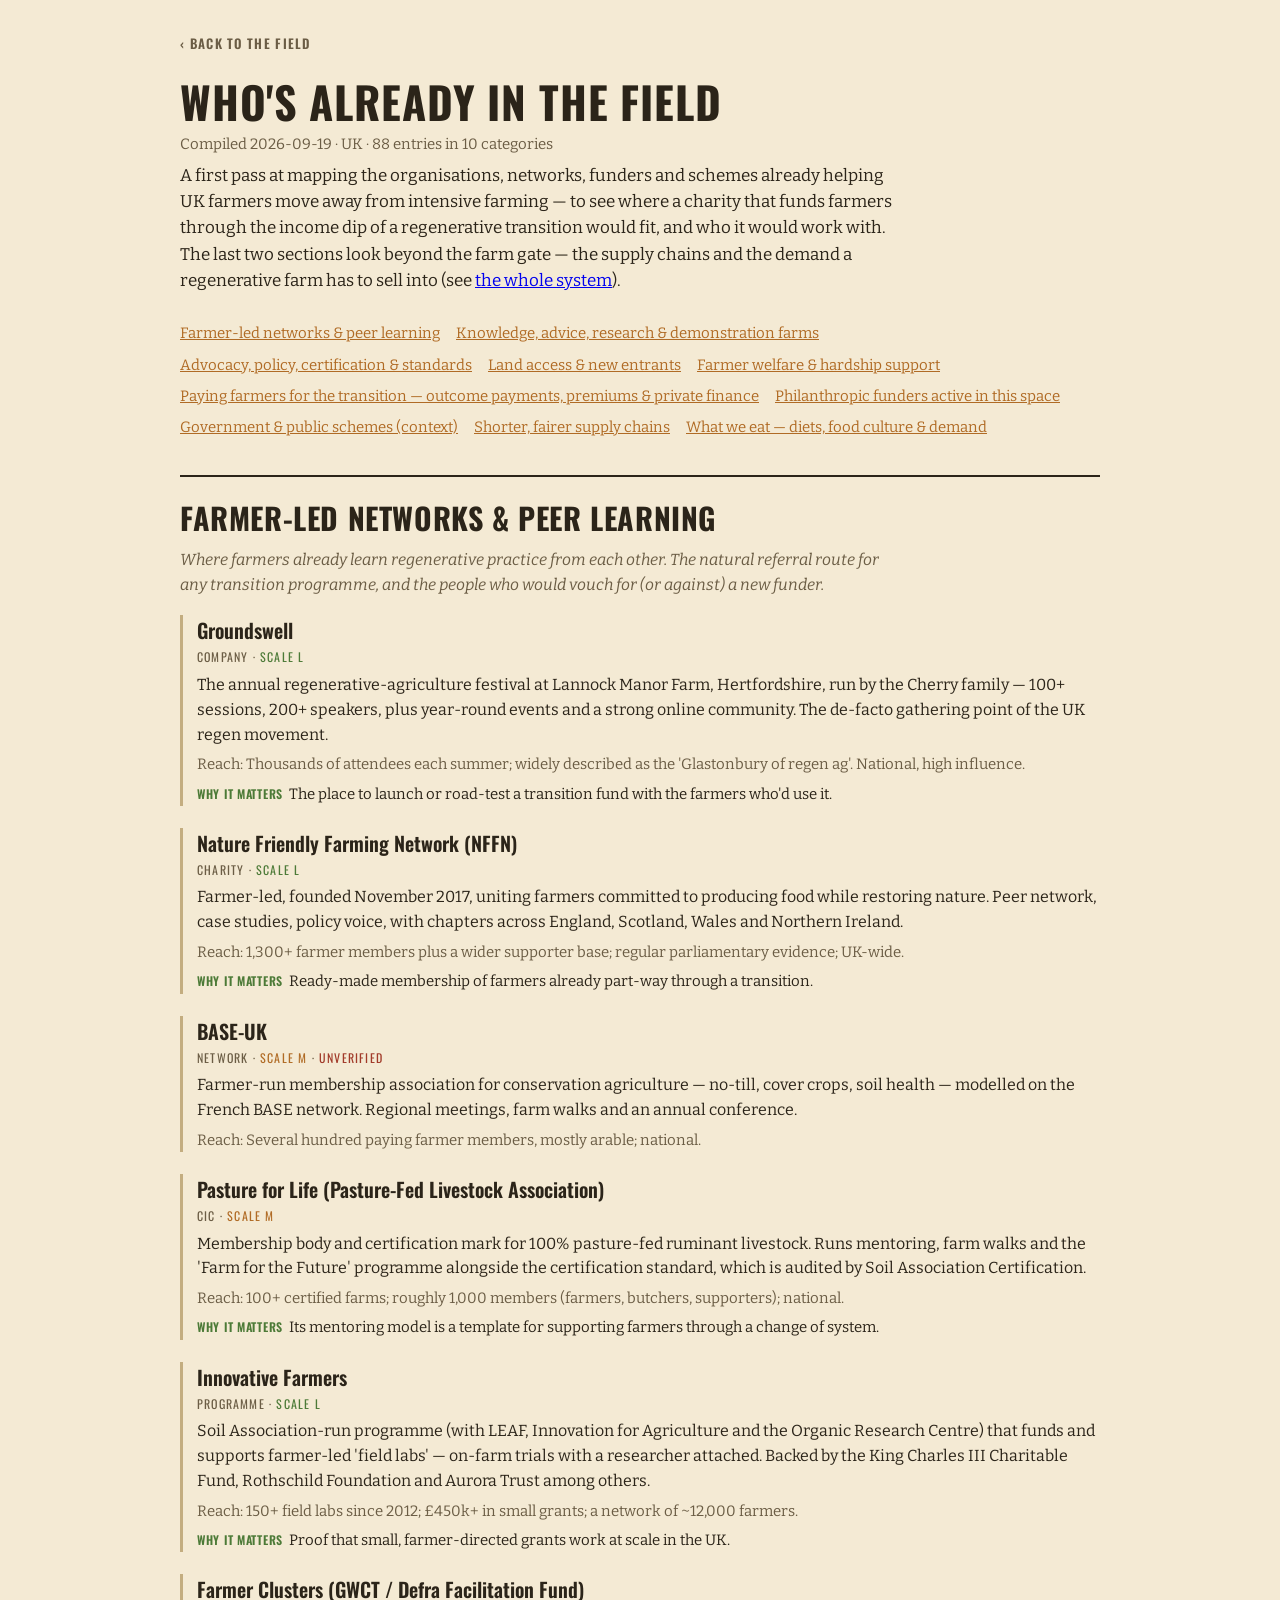
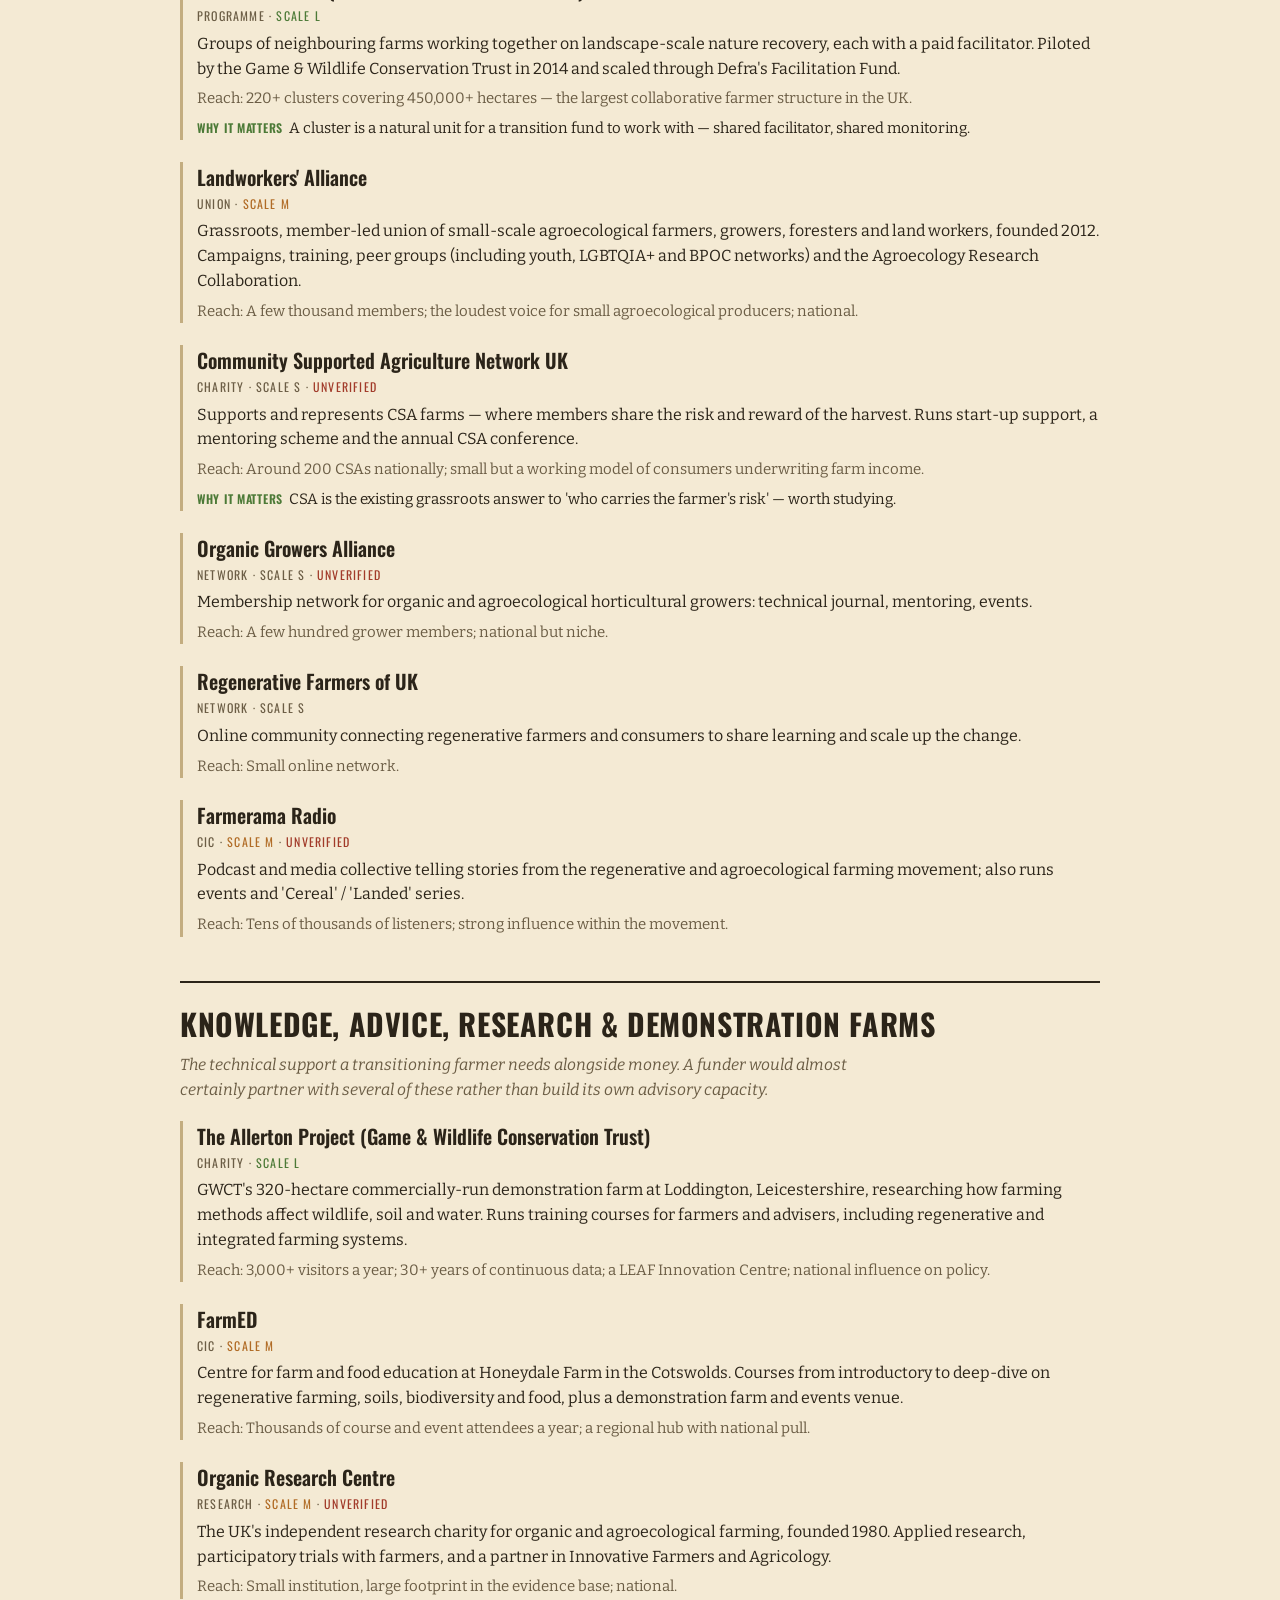
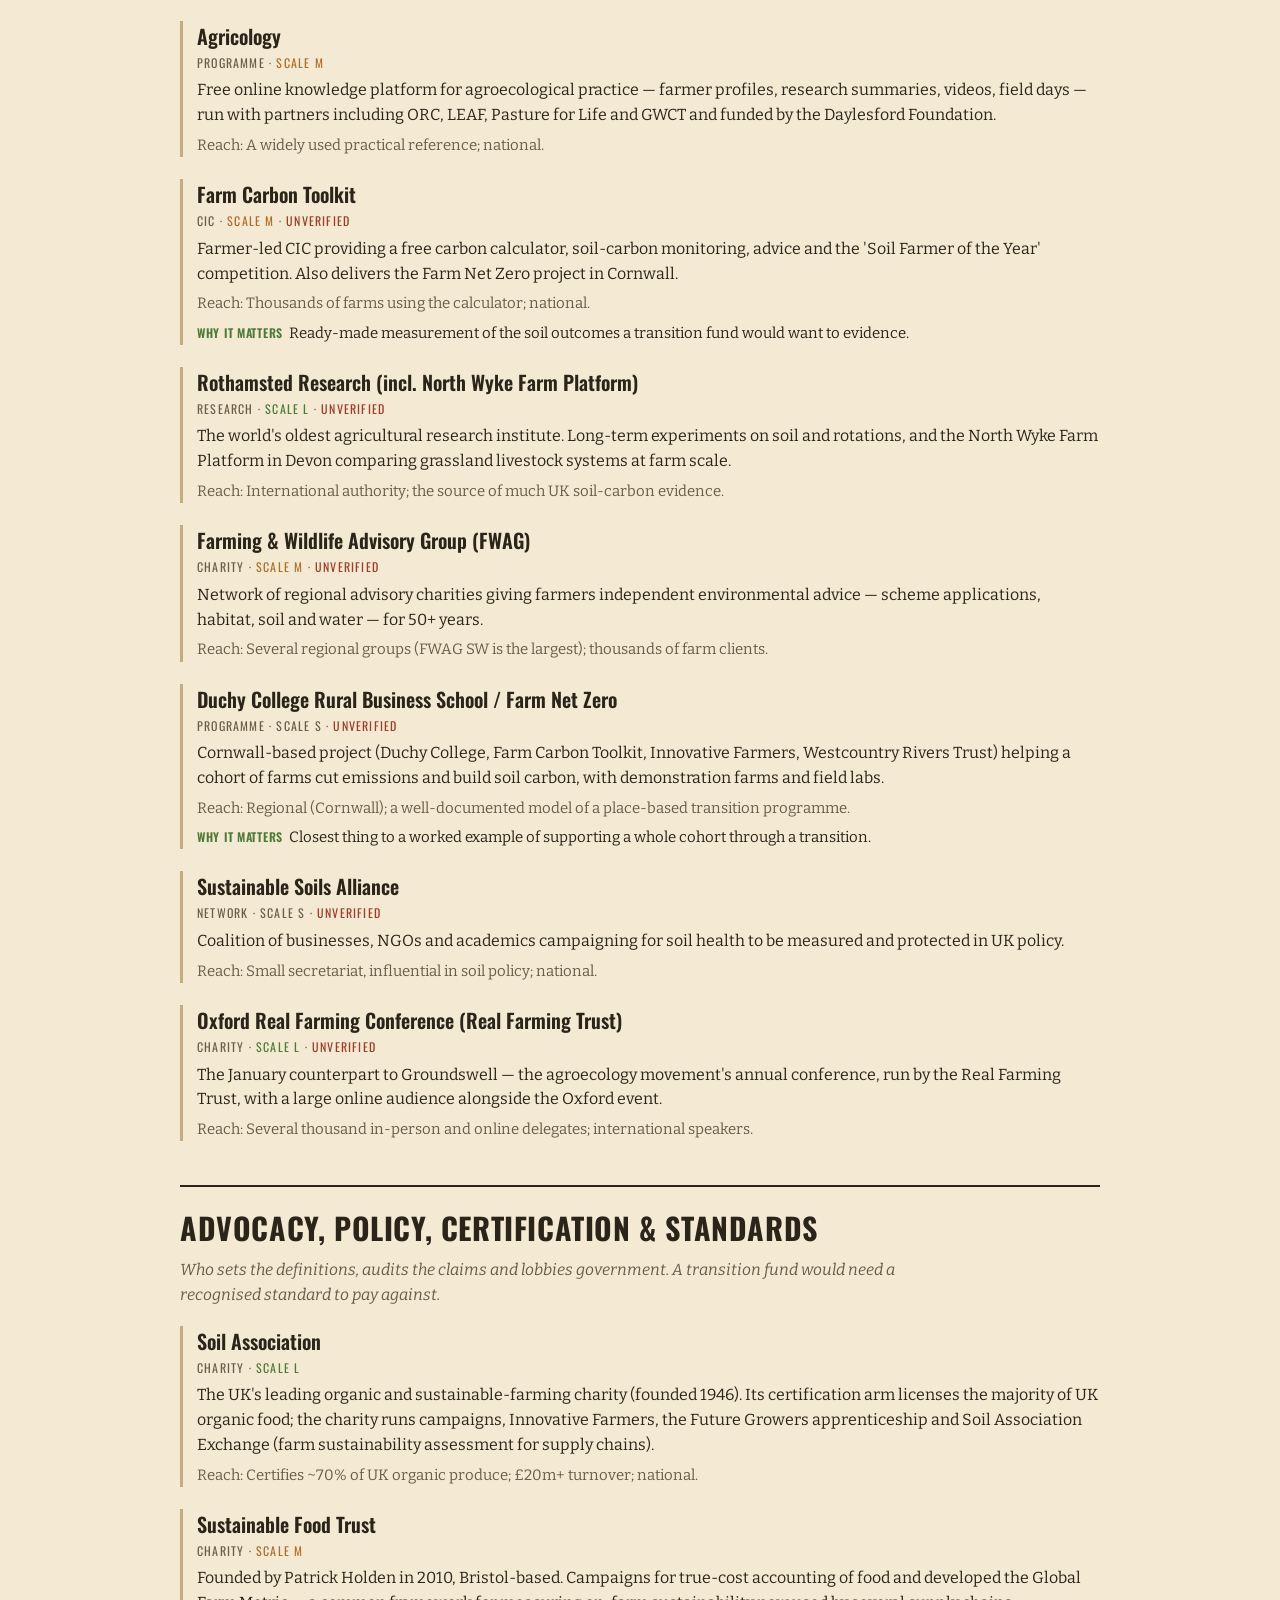
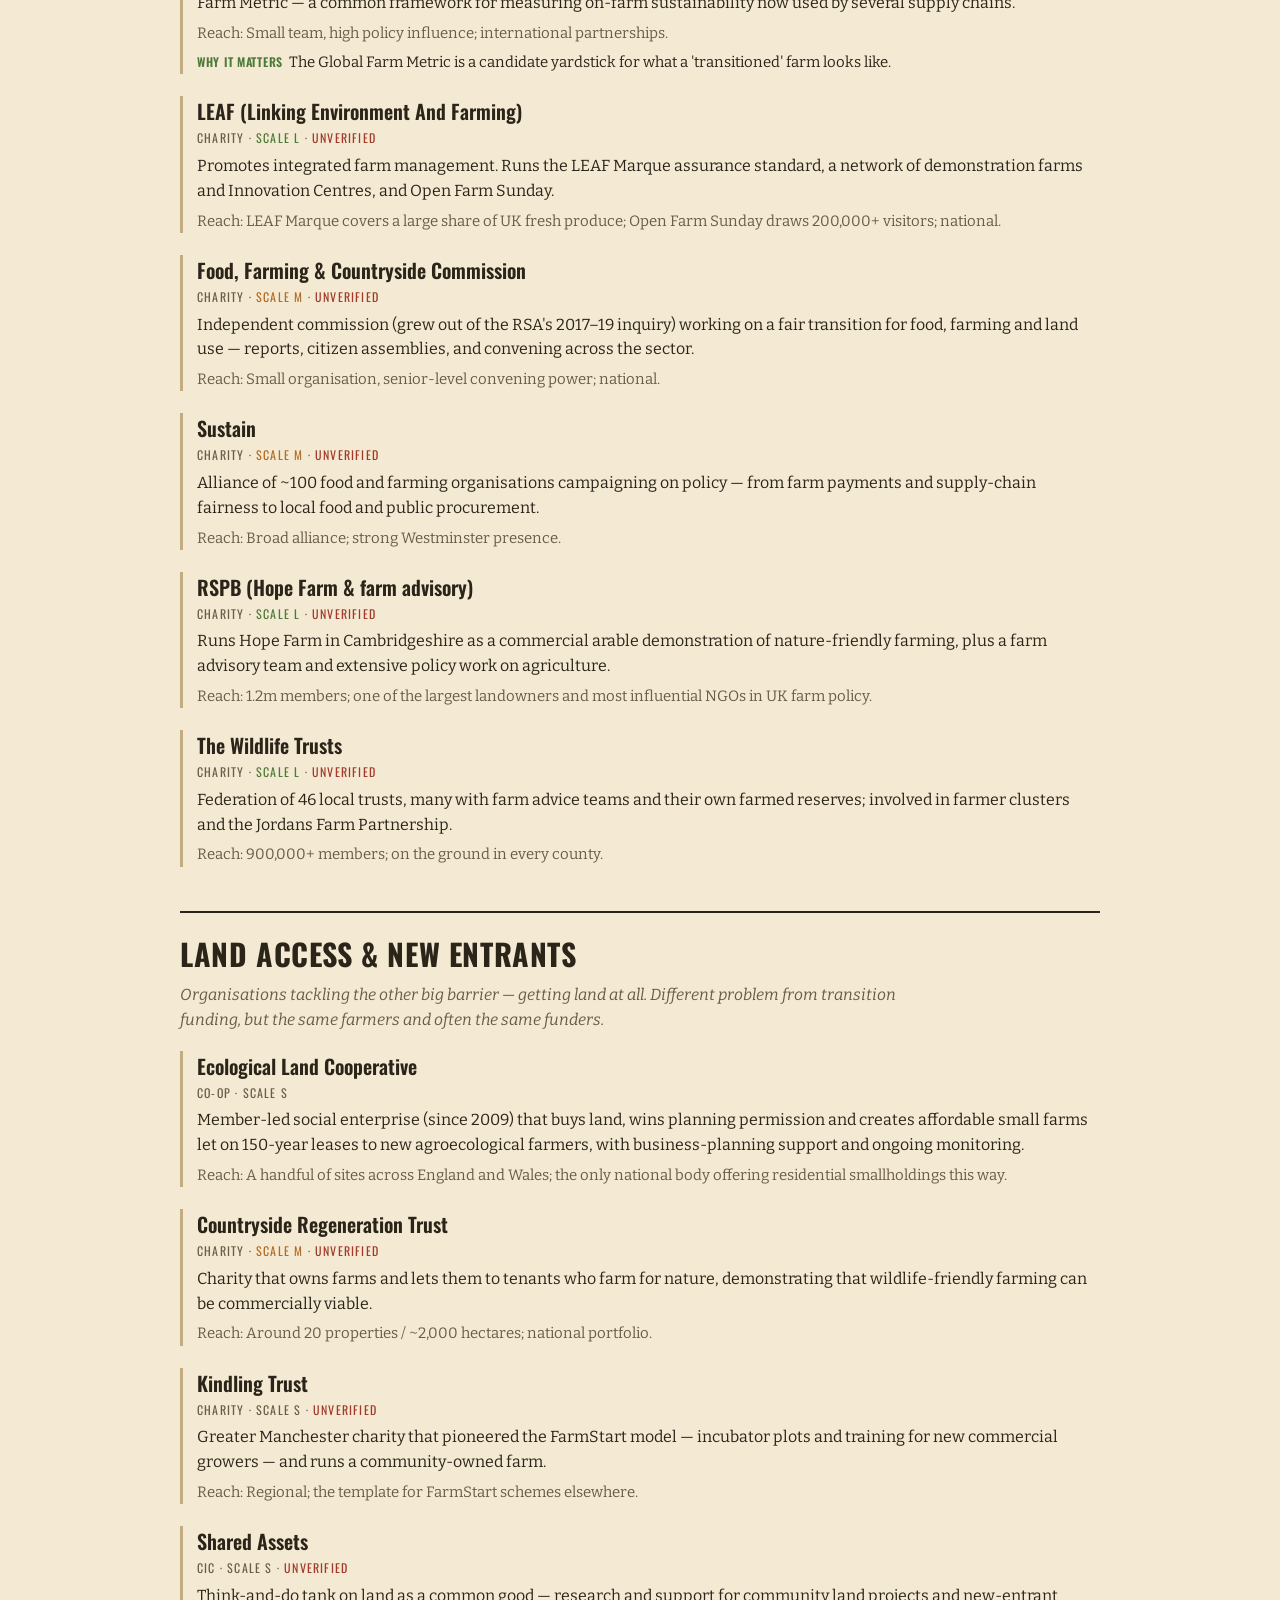
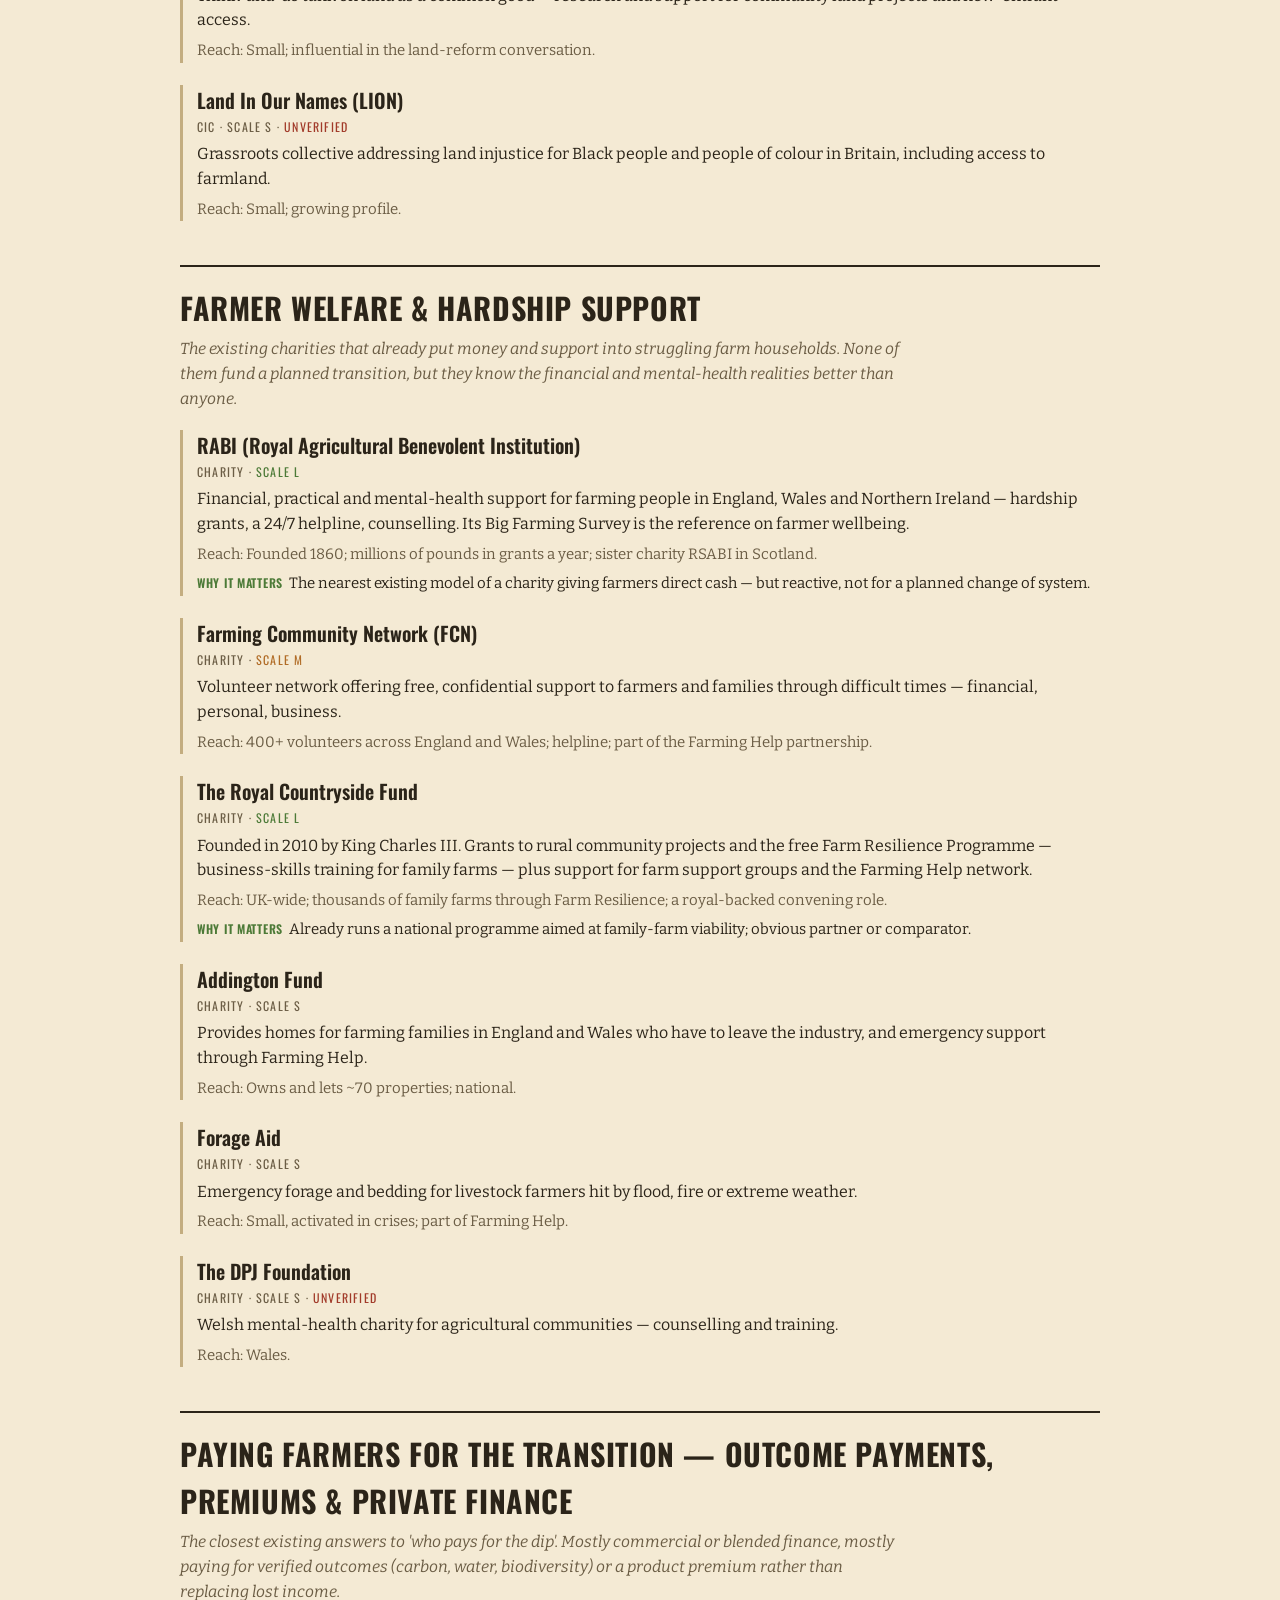
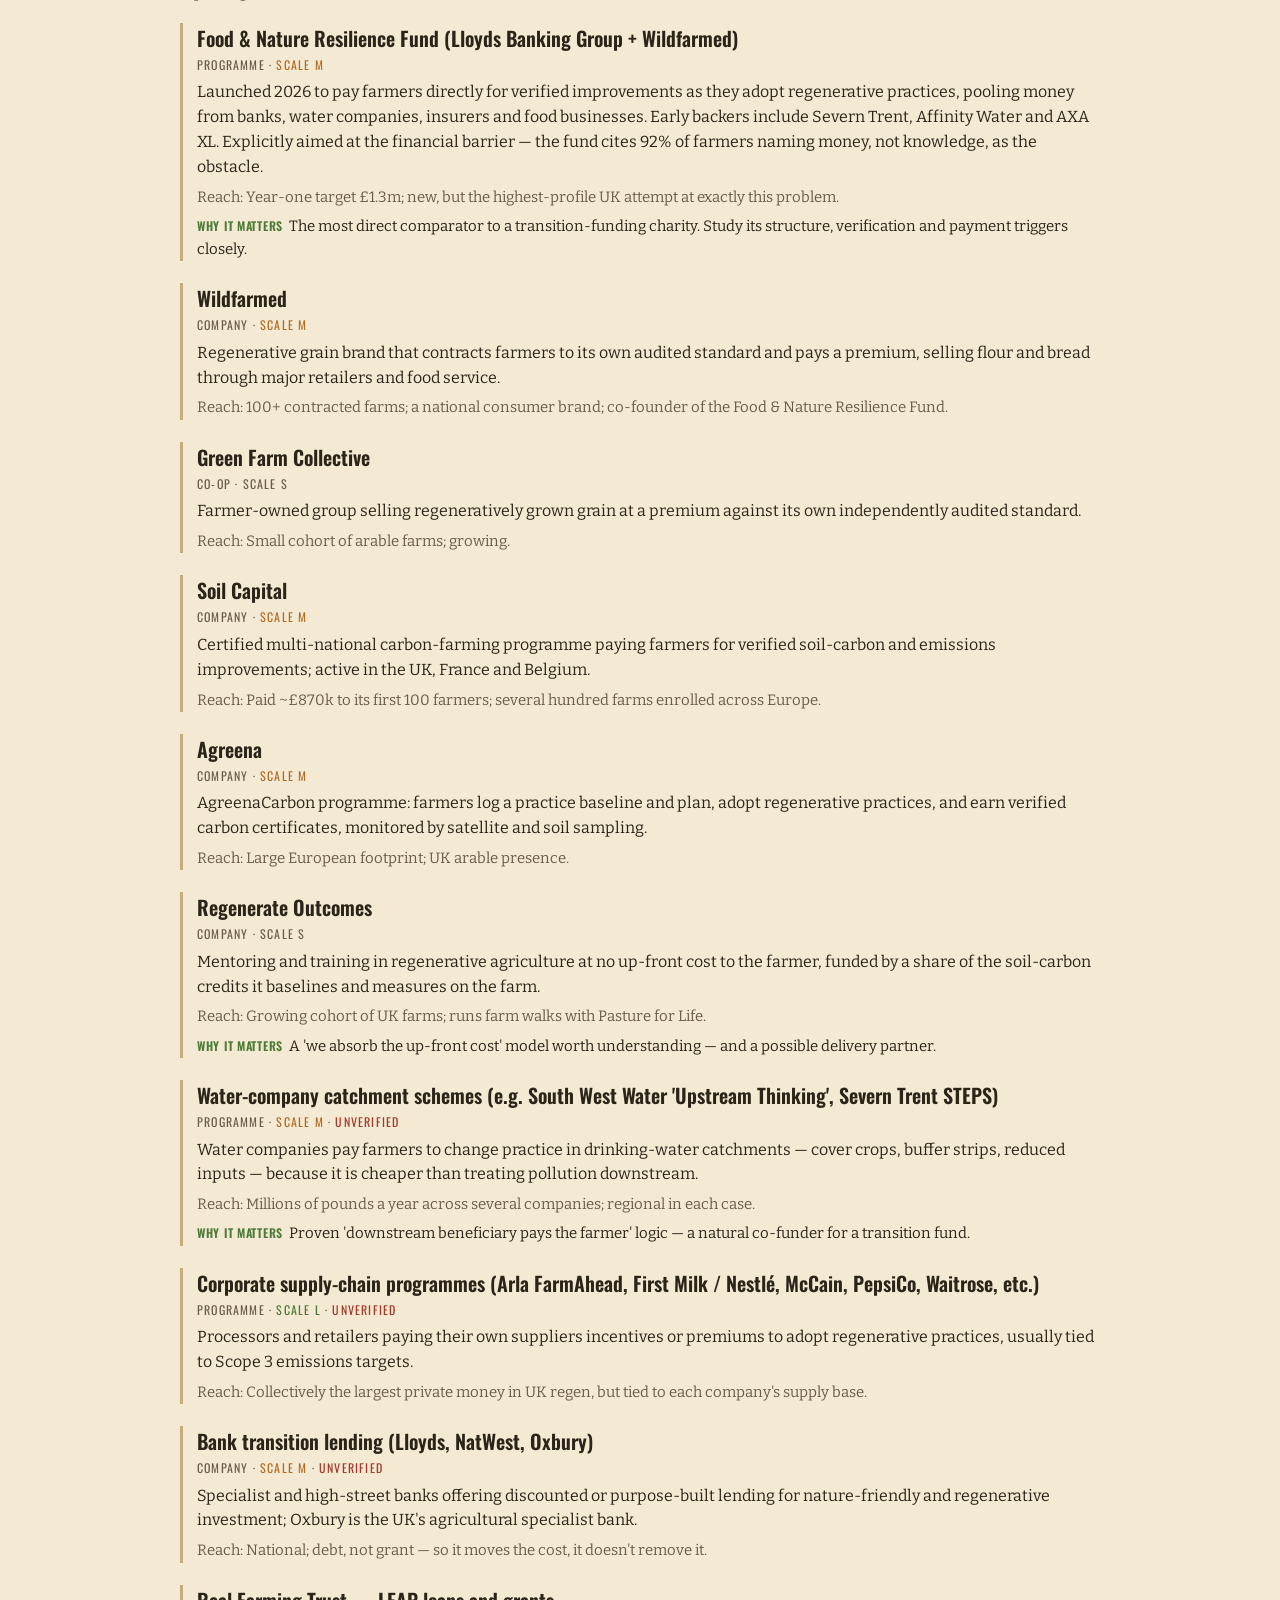
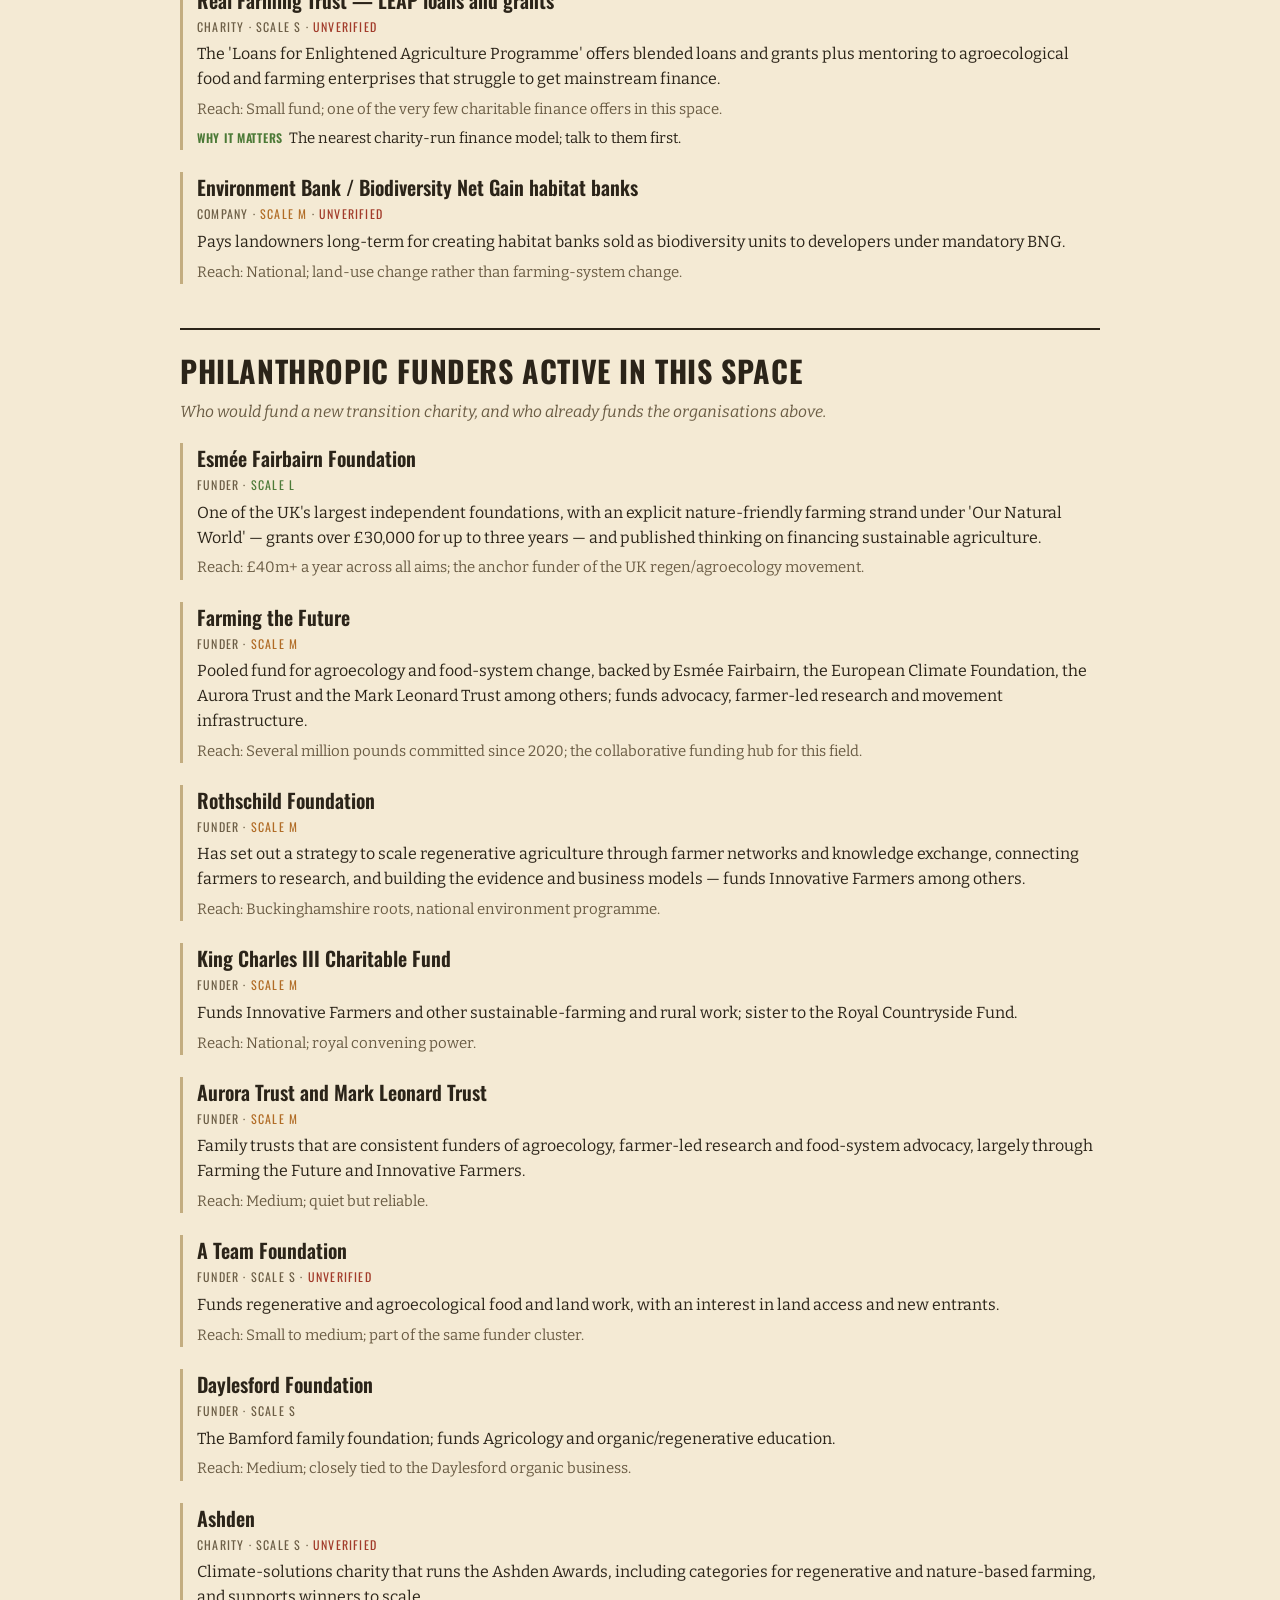
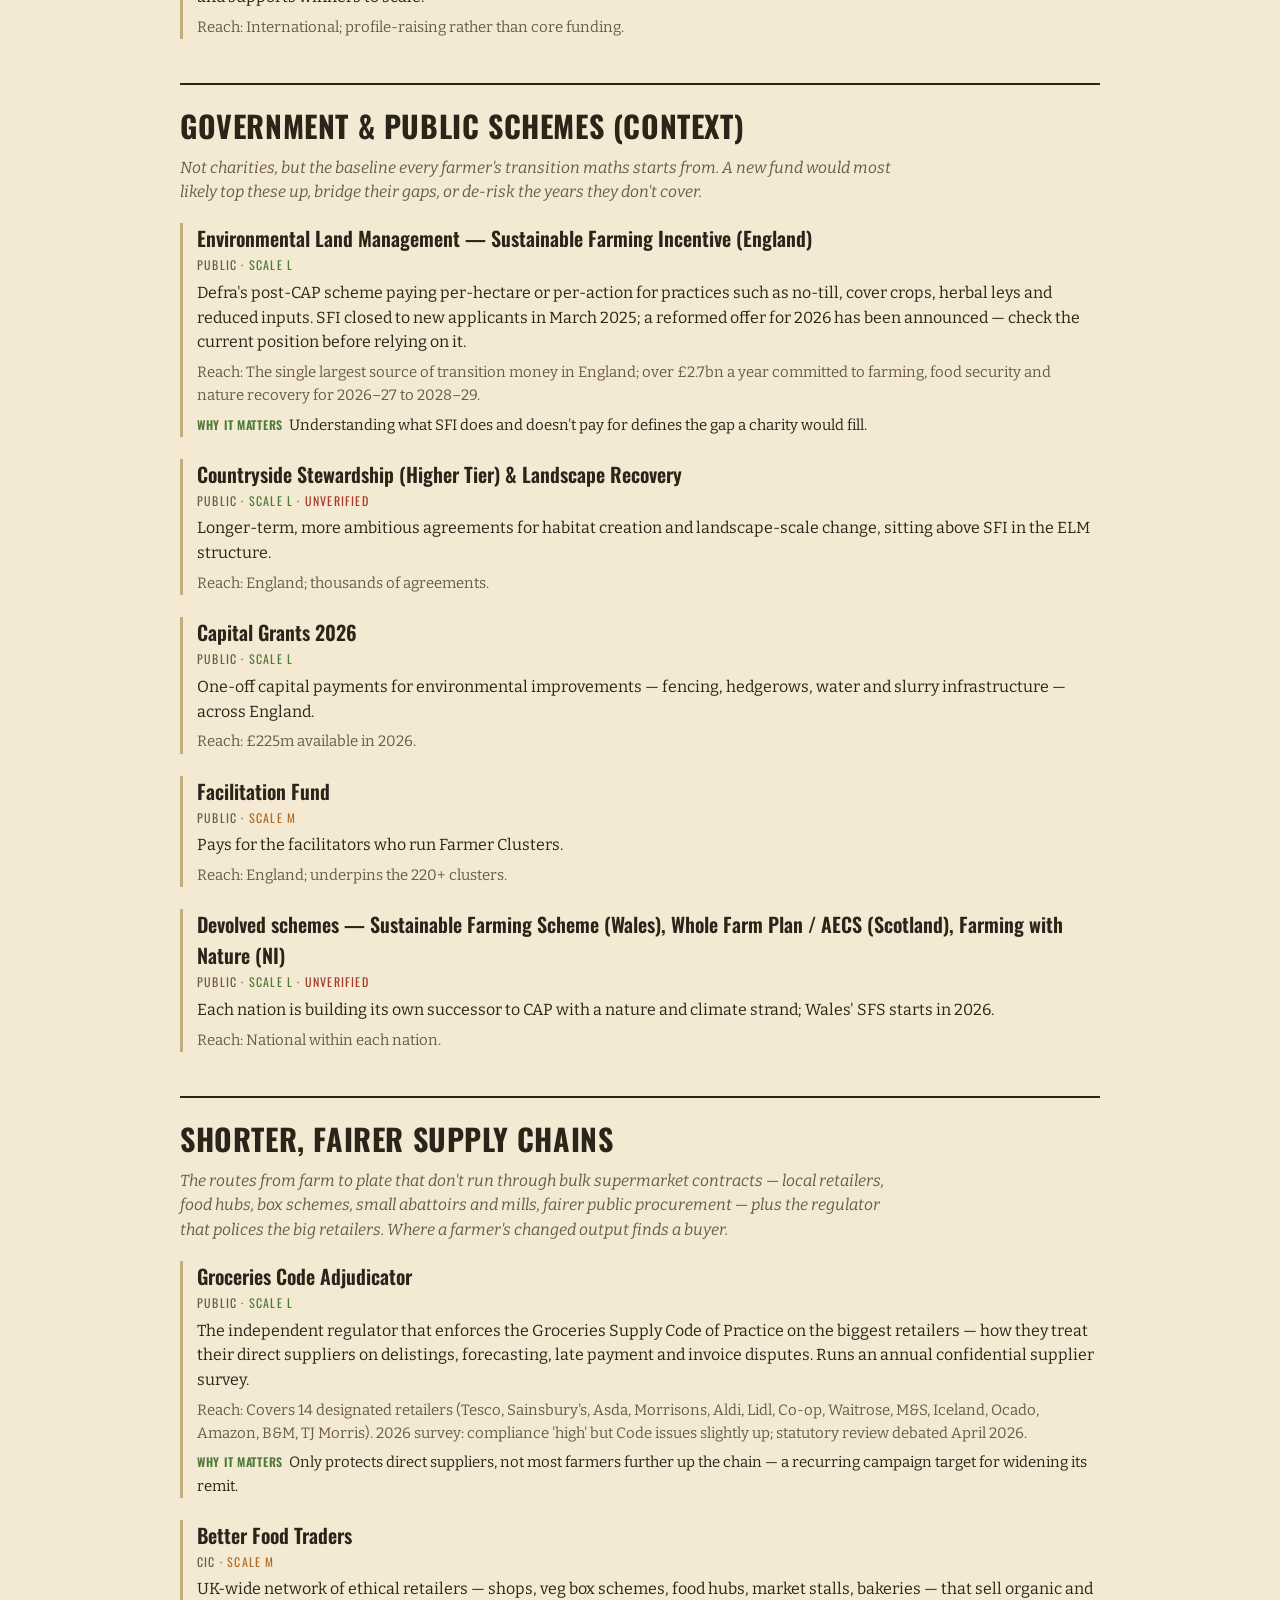
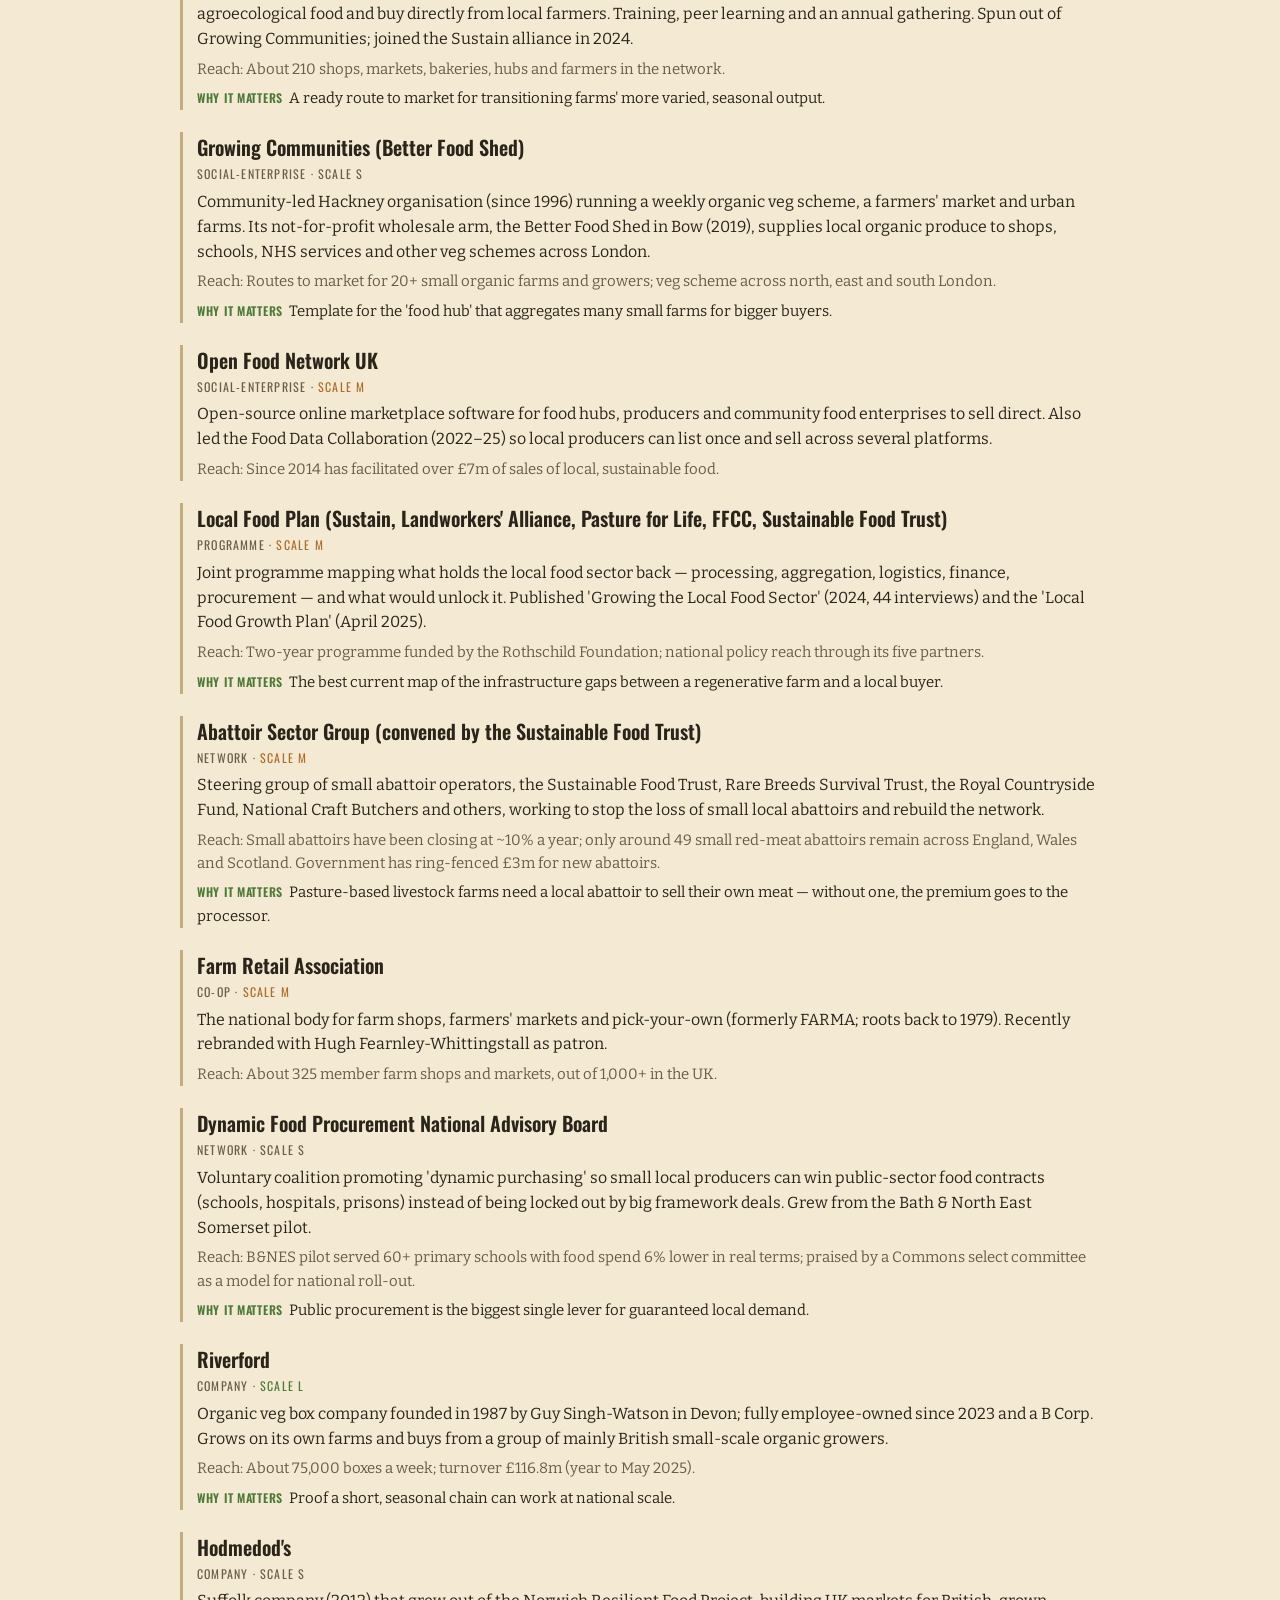
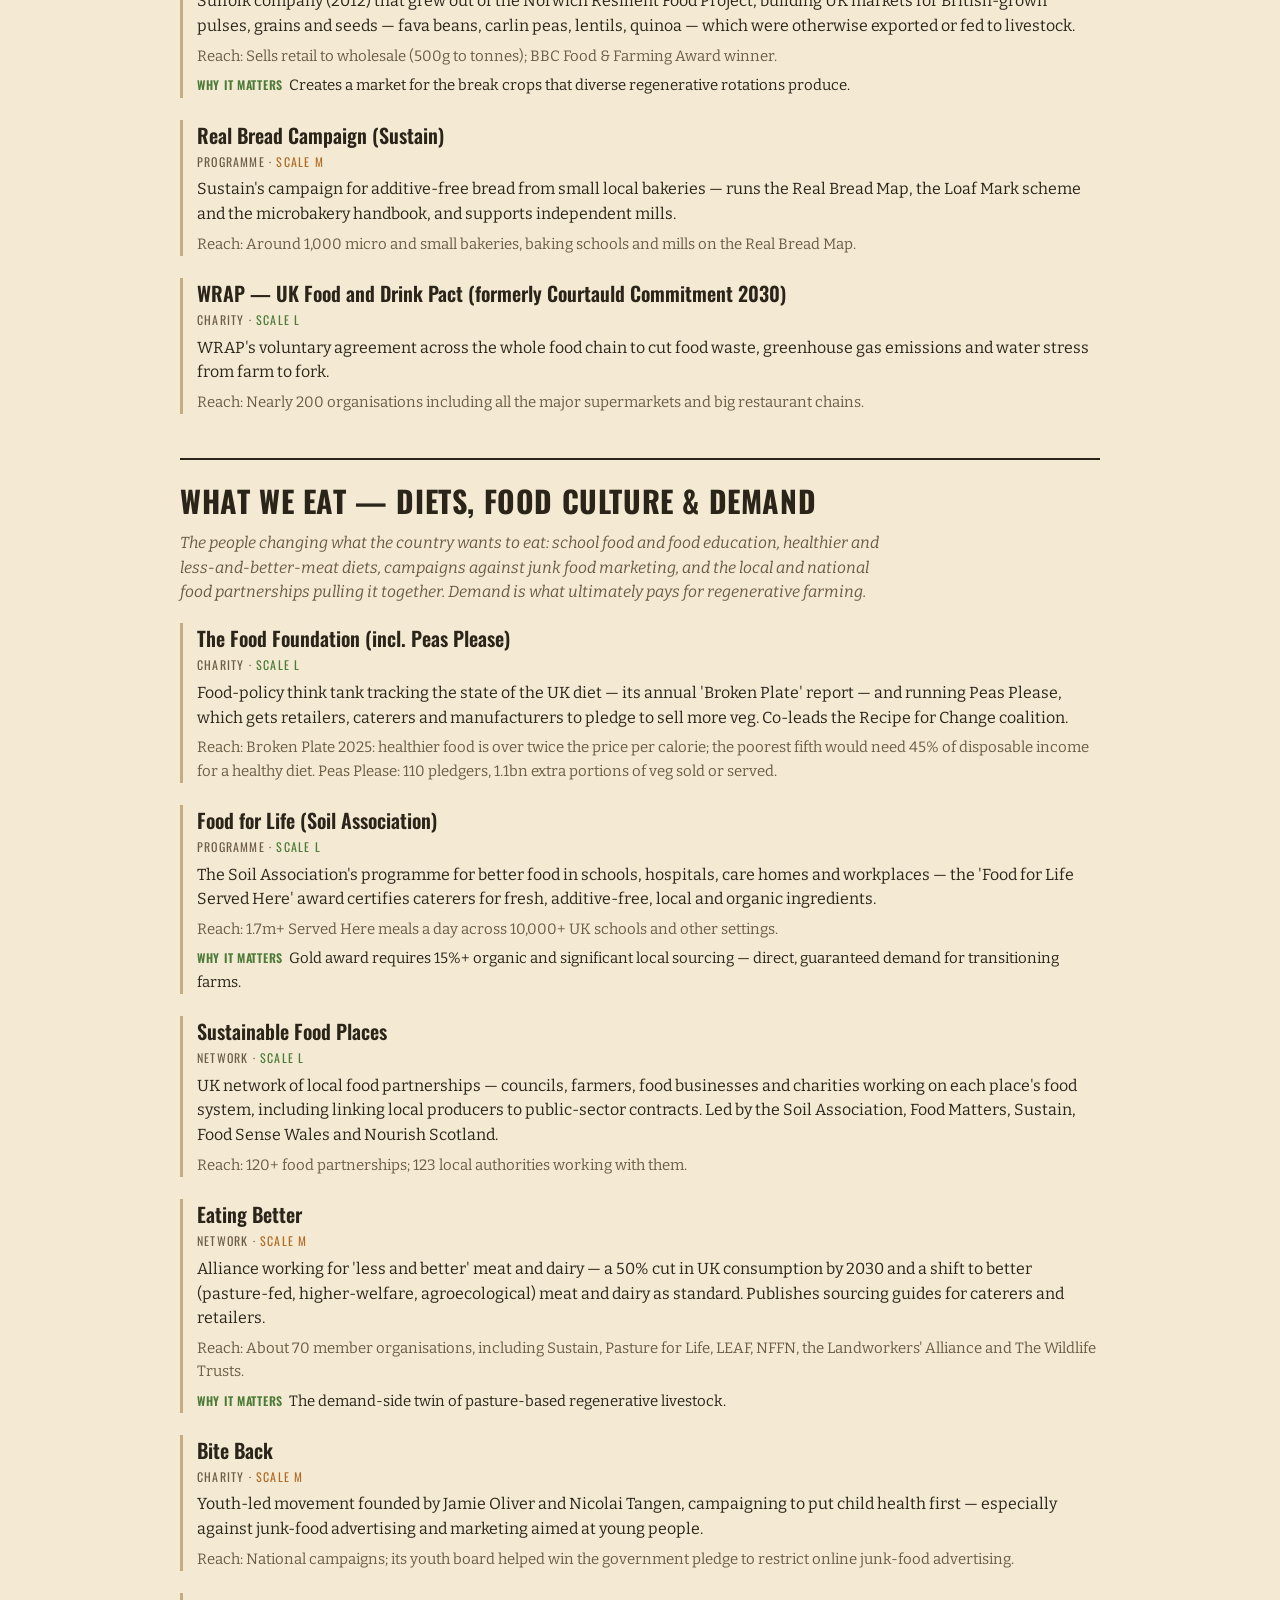
==== commit d43386d8: "Research supply-chain and demand organisations; list them on the whole-system layers Two new categor" ====
--- a/organisations.html
+++ b/organisations.html
@@ -59,6 +59,8 @@
       A first pass at mapping the organisations, networks, funders and schemes already helping
       UK farmers move away from intensive farming — to see where a charity that funds farmers
       through the income dip of a regenerative transition would fit, and who it would work with.
+      The last two sections look beyond the farm gate — the supply chains and the demand a
+      regenerative farm has to sell into (see <a href="systems.html">the whole system</a>).
     </p>
     <ul class="org-toc" id="org-toc"></ul>
     <div id="org-list"></div>
